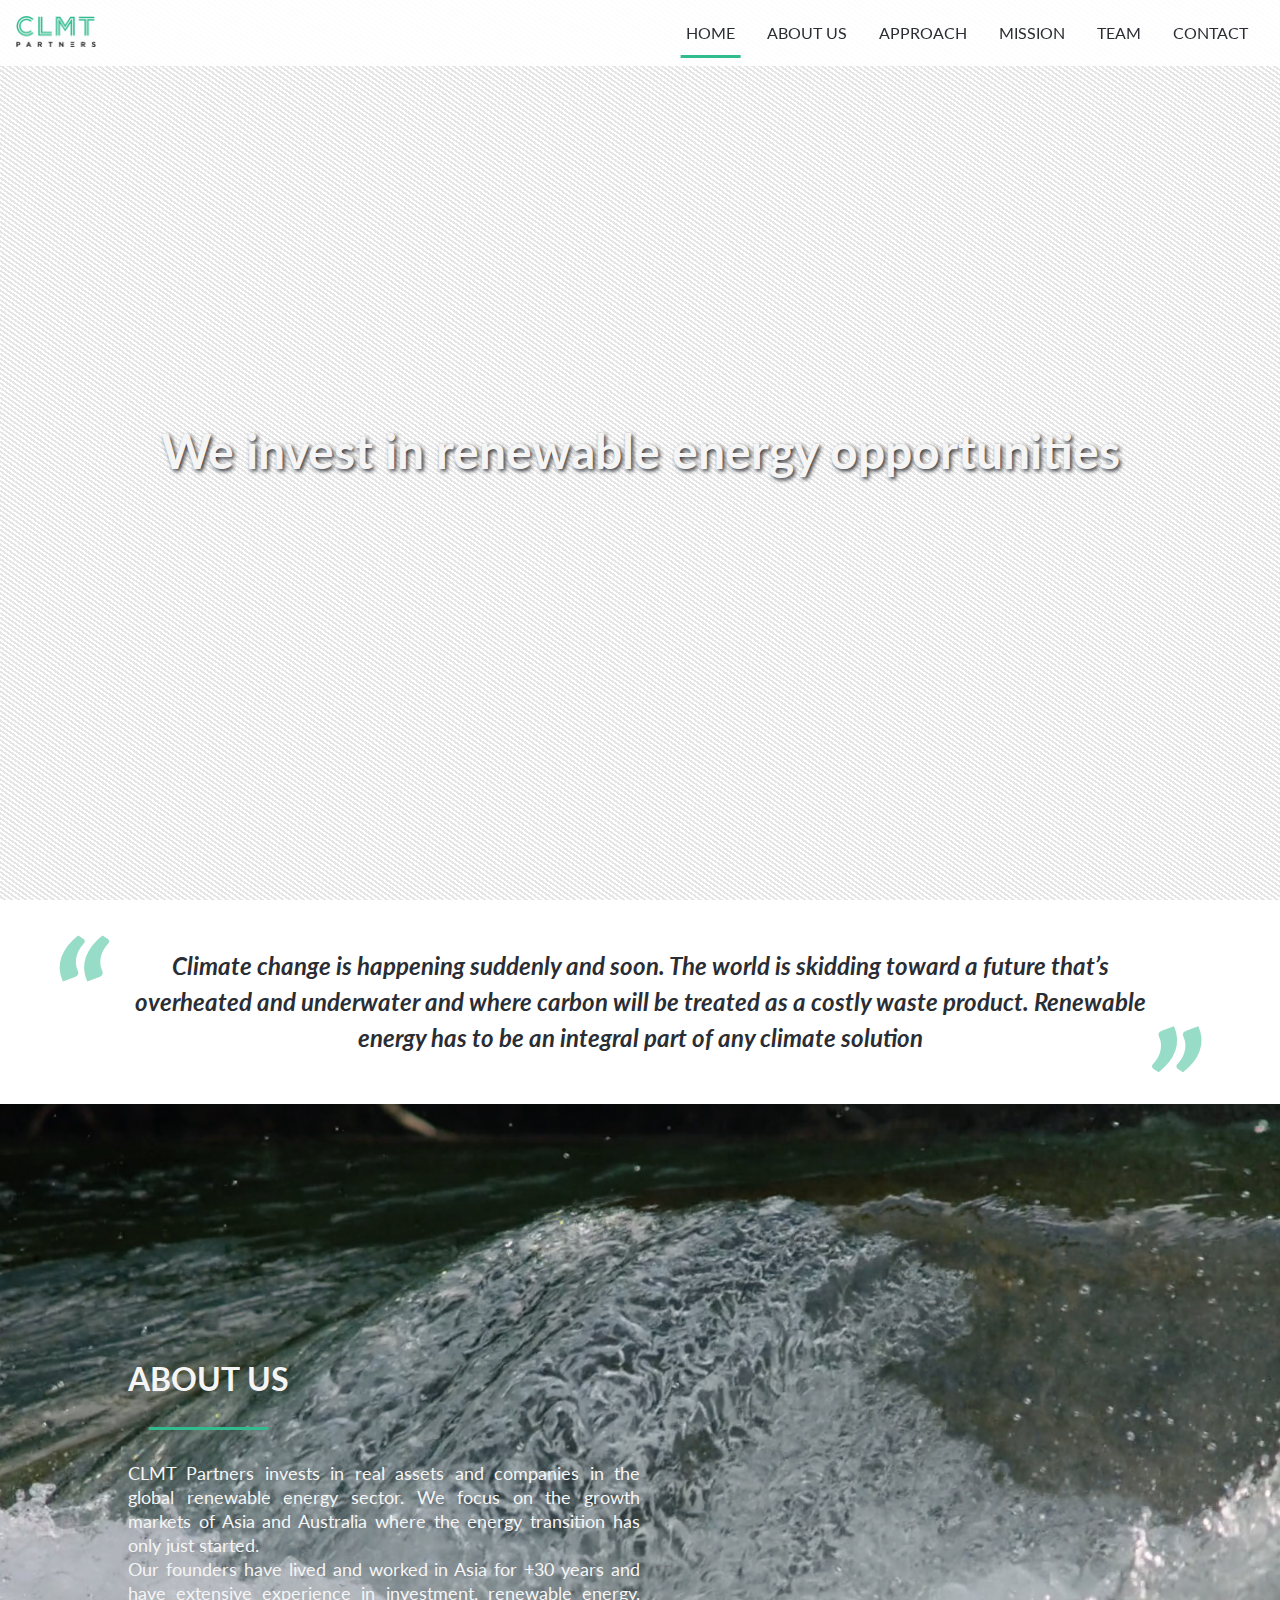
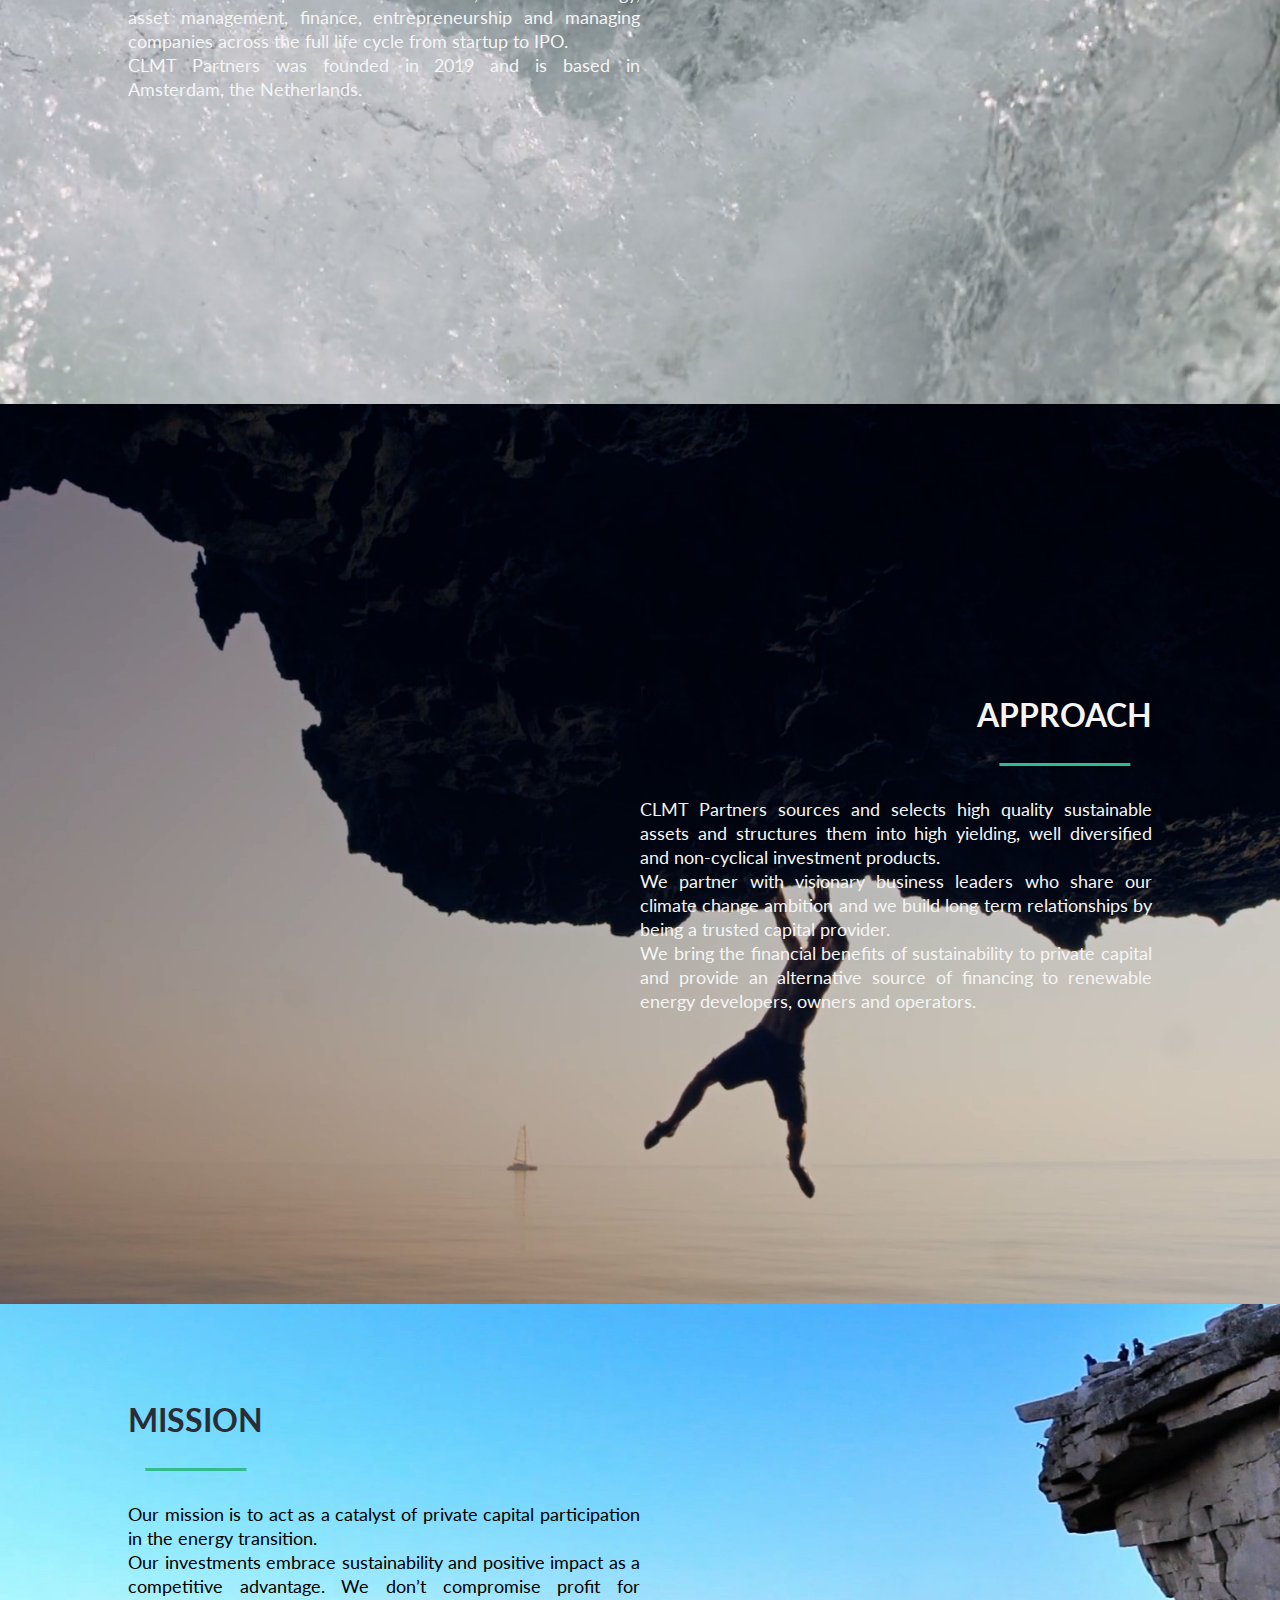
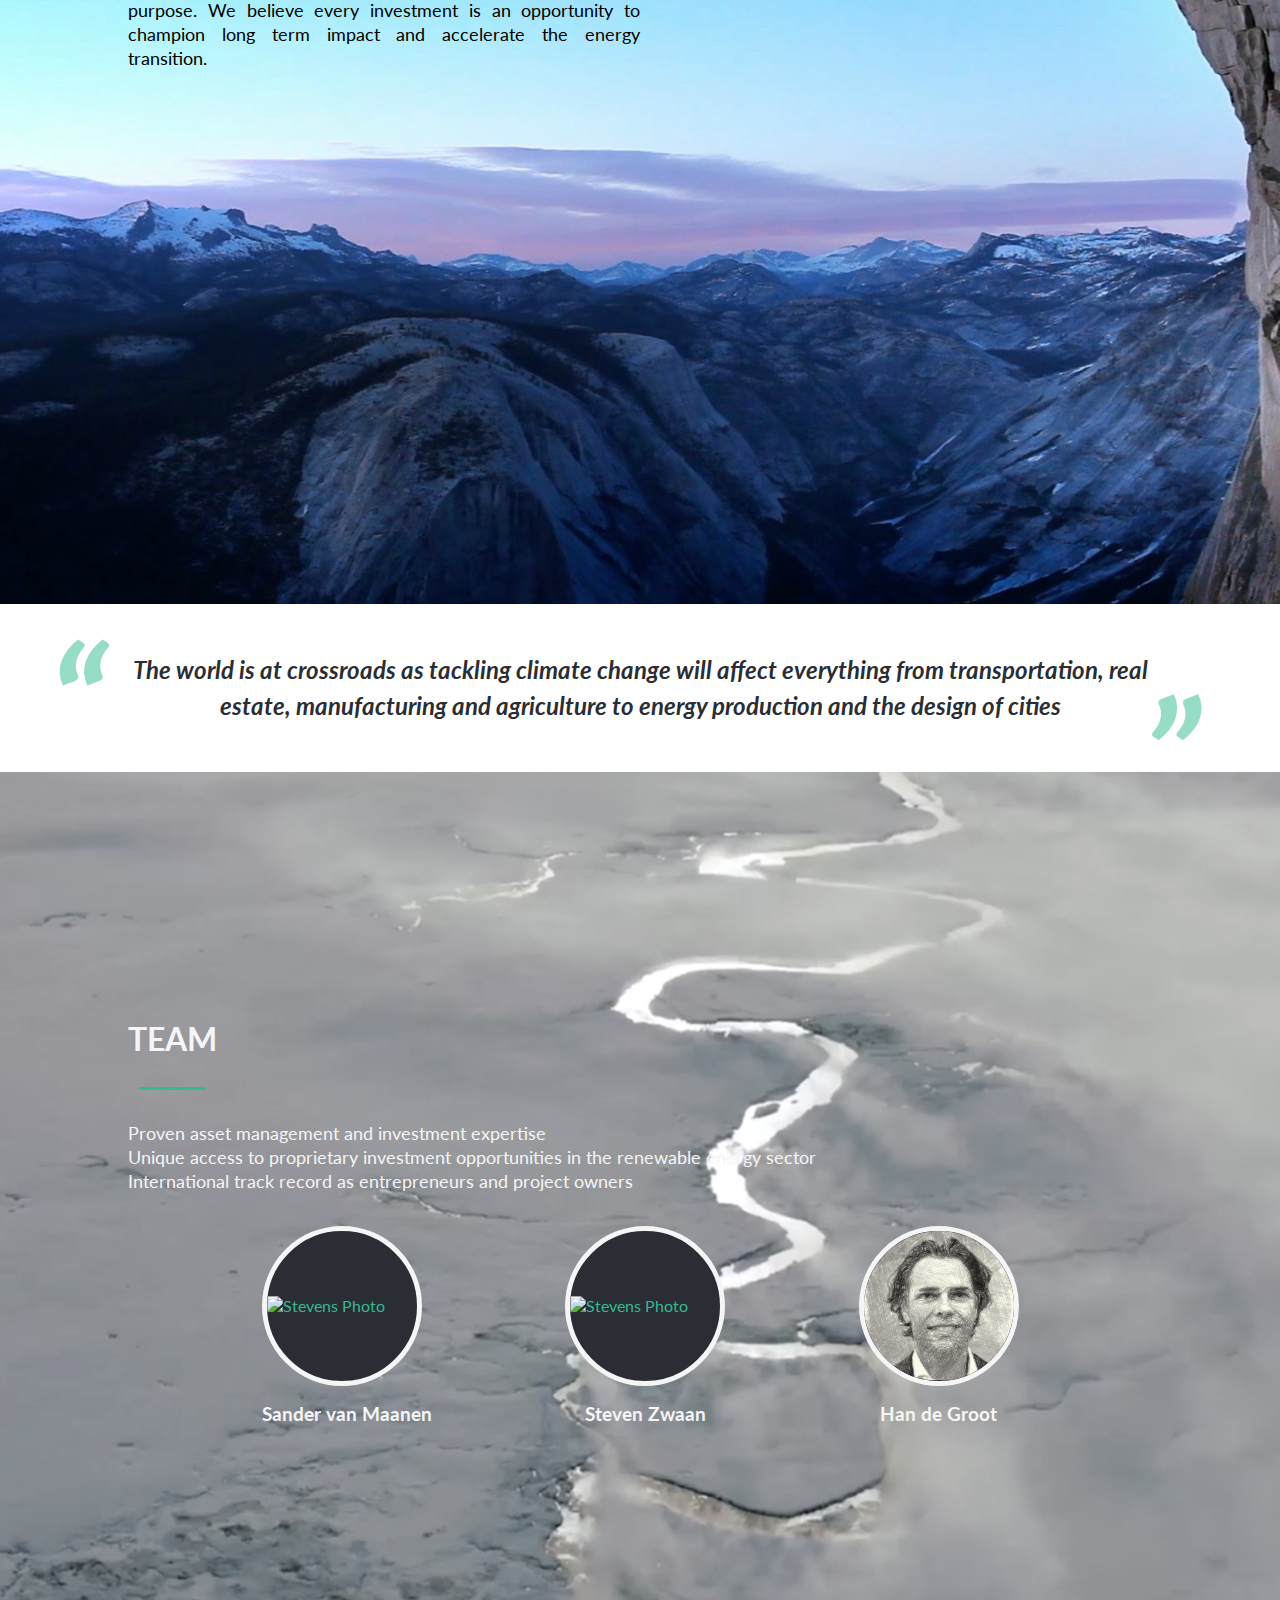
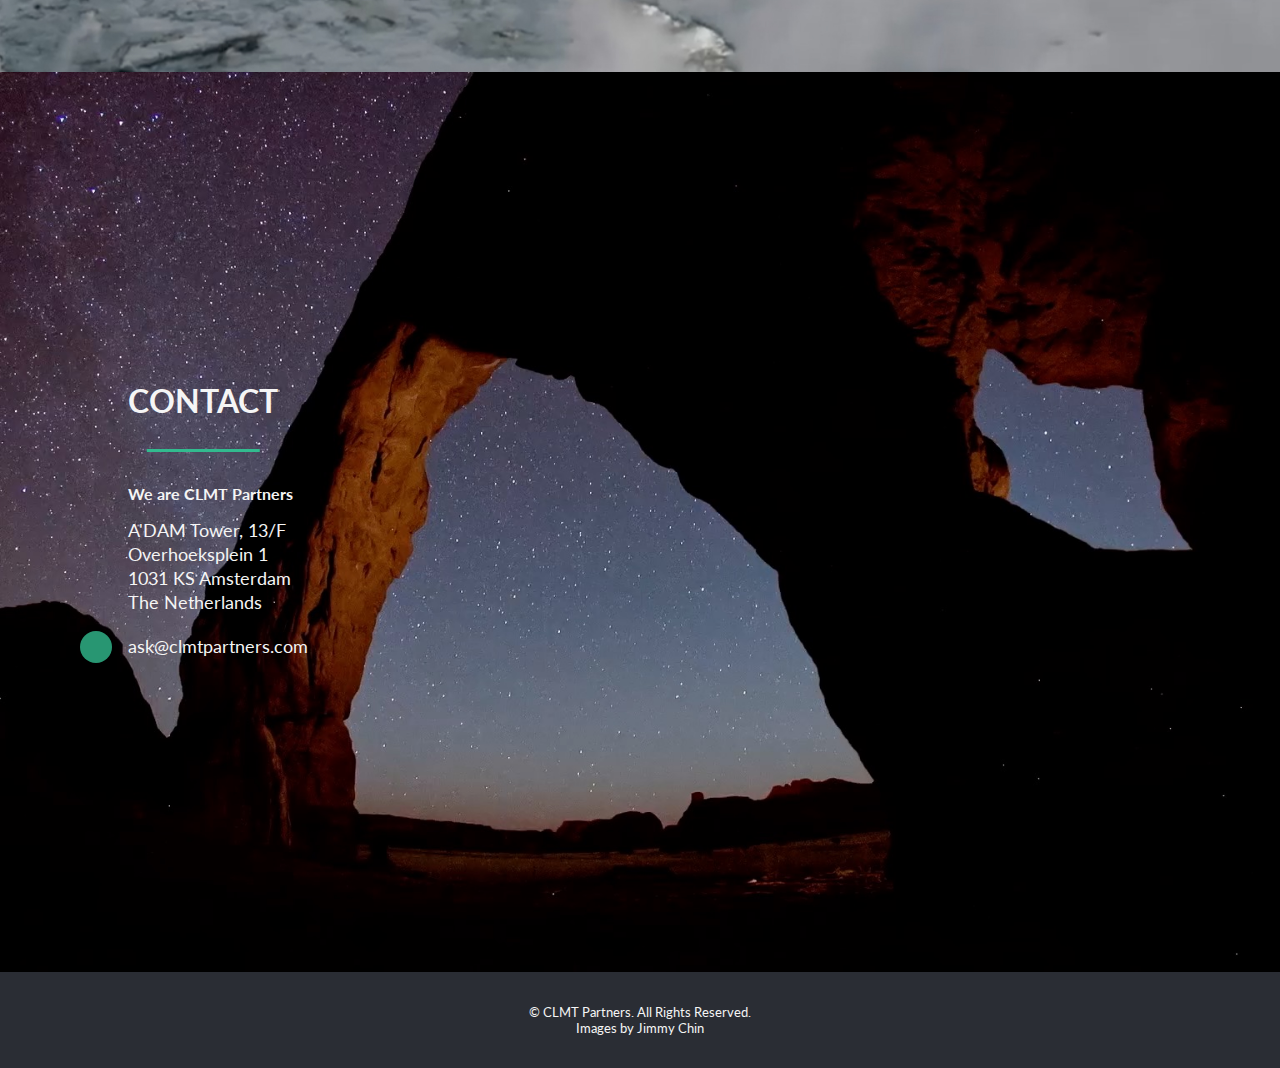
==== index.html @ 646f419e "text adjustments" ====
<!DOCTYPE html>
<html lang="en">
  <head>
    <meta charset="UTF-8" />
    <meta name="viewport" content="width=device-width, initial-scale=1.0" />
    <script
      src="https://kit.fontawesome.com/1a6f0dea63.js"
      crossorigin="anonymous"
    ></script>
    <link
      href="https://fonts.googleapis.com/css2?family=Lato:ital,wght@0,400;0,700;1,400&display=swap"
      rel="stylesheet"
    />
    <link rel="icon" type="image/png" sizes="16x16" href="favicon-16x16.png" />
    <link rel="icon" type="image/png" sizes="32x32" href="favicon-32x32.png" />
    <link rel="icon" type="image/png" sizes="96x96" href="favicon-96x96.png" />
    <link rel="stylesheet" href="styles.css" />
    <title>CLMT Partners</title>
  </head>
  <body>
    <header>
      <nav id="navigation">
        <div class="navigation-logo">
          <img src="images/logo.png" alt="CLMT Partners" />
        </div>
        <i
          class="fas fa-bars mobile-menu-icon mobile-menu-icon--bars"
          onclick="showMobileMenu()"
        ></i>
        <i
          class="far fa-times-circle mobile-menu-icon mobile-menu-icon--close"
          onclick="closeMobileMenu()"
        ></i>
        <ul class="navigation-menu">
          <li
            data-link="home"
            onclick="closeMobileMenu()"
            class="navigation-link navigation-link--active"
          >
            <a href="#home">Home</a>
          </li>
          <li
            data-link="about"
            onclick="closeMobileMenu()"
            class="navigation-link"
          >
            <a href="#about">About us</a>
          </li>
          <li
            data-link="approach"
            onclick="closeMobileMenu()"
            class="navigation-link"
          >
            <a href="#approach">Approach</a>
          </li>
          <li
            data-link="mission"
            onclick="closeMobileMenu()"
            class="navigation-link"
          >
            <a href="#mission">Mission</a>
          </li>
          <li
            data-link="team"
            onclick="closeMobileMenu()"
            class="navigation-link"
          >
            <a href="#team">Team</a>
          </li>
          <li
            data-link="contact"
            onclick="closeMobileMenu()"
            class="navigation-link"
          >
            <a href="#contact">Contact</a>
          </li>
        </ul>
      </nav>
    </header>
    <section class="modal">
      <div class="modal-content"></div>
    </section>
    <div class="video">
      <div class="video-wrapper video-wrapper--home">
        <video
          class="video-background video-background--home"
          autoplay
          playsinline
          muted
          loop
        >
          <source
            class="video-source--home"
            src="images/home-mobile.mp4"
            type="video/mp4"
          />
          Your browser is not supported!
        </video>
      </div>
      <section id="home" class="section section--home">
        <h1>
          We invest in renewable energy opportunities
        </h1>
      </section>
    </div>
    <p class="content quote">
      Climate change is happening suddenly and soon. The world is skidding
      toward a future that’s overheated and underwater and where carbon will be
      treated as a costly waste product. Renewable energy has to be an integral
      part of any climate solution
    </p>
    <section id="about" class="section section--about">
      <div class="content">
        <h3>About us</h3>
        <p>
          CLMT Partners invests in real assets and companies in the global
          renewable energy sector. We focus on the growth markets of Asia and
          Australia where the energy transition has only just started.
          <br />
          Our founders have lived and worked in Asia for +30 years and have
          extensive experience in investment, renewable energy, asset management, finance,
          entrepreneurship and managing companies across the full life cycle
          from startup to IPO.
          <br />
          CLMT Partners was founded in 2019 and is based in Amsterdam, the
          Netherlands.
        </p>
      </div>
    </section>
    <section id="approach" class="section section--approach">
      <div class="content">
        <h3>Approach</h3>
        <p>
          CLMT Partners sources and selects high quality sustainable assets and
          structures them into high yielding, well diversified and non-cyclical
          investment products.
          <br />
          We partner with visionary business leaders who share our climate
          change ambition and we build long term relationships by being a
          trusted capital provider.
          <br />
          We bring the financial benefits of sustainability to private capital
          and provide an alternative source of financing to renewable energy
          developers, owners and operators.
        </p>
      </div>
    </section>
    <section id="mission" class="section section--mission">
      <div class="content">
        <h3>Mission</h3>
        <p>
          Our mission is to act as a catalyst of private capital participation
          in the energy transition.
          <br />
          Our investments embrace sustainability and positive impact as a
          competitive advantage. We don’t compromise profit for purpose. We
          believe every investment is an opportunity to champion long term
          impact and accelerate the energy transition.
        </p>
      </div>
    </section>
    <div class="content quote">
      The world is at crossroads as tackling climate change will affect
      everything from transportation, real estate, manufacturing and agriculture
      to energy production and the design of cities
    </div>
      <section id="team" class="section section--team">
        <div class="content">
          <h3>Team</h3>
          <p>
            Proven asset management and investment expertise
            <br />
            Unique access to proprietary investment opportunities in the
            renewable energy sector
            <br />
            International track record as entrepreneurs and project owners
          </p>
          <div class="team-list">
            <div class="team-card">
              <div class="team-avatar" onclick="handleShow('sander')">
                <img
                  class="team-photo"
                  src="images/Sander_small.jpg"
                  alt="Stevens Photo"
                />
                <div class="team-more"><span>Read more</span></div>
              </div>
              <p>Sander van Maanen</p>
            </div>
            <div class="team-card">
              <div class="team-avatar" onclick="handleShow('steven')">
                <img
                  class="team-photo"
                  src="images/Steven_small.jpg"
                  alt="Stevens Photo"
                />
                <div class="team-more"><span>Read more</span></div>
              </div>
              <p>Steven Zwaan</p>
            </div>
            <div class="team-card">
              <div class="team-avatar" onclick="handleShow('han')">
                <img
                  class="team-photo"
                  src="images/Han_small.JPG"
                  alt="Stevens Photo"
                />
                <div class="team-more"><span>Read more</span></div>
              </div>
              <p>Han de Groot</p>
            </div>
          </div>
        </div>
      </section>
    </div>
    <section id="contact" class="section section--contact">
      <div class="content">
        <h3>Contact</h3>
        <h4>We are CLMT Partners</h4>
        <p>
          A'DAM Tower, 13/F<br />
          Overhoeksplein 1<br />
          1031 KS Amsterdam <br />
          The Netherlands <br />
          <a href="mailto:ask@clmtpartners.com"
            ><i class="fas fa-envelope icon"></i
            ><span>ask@clmtpartners.com</span></a
          >
        </p>
      </div>
    </section>
    <footer>
      © CLMT Partners. All Rights Reserved.
      <br />
      Images by Jimmy Chin
    </footer>
    <script src="script.js"></script>
  </body>
</html>
---- styles.css ----
/* GENERAL */

* {
  margin: 0;
  padding: 0;
  box-sizing: border-box;
  font-family: "Lato", sans-serif;
}

.section {
  display: flex;
  flex-direction: column;
  justify-content: center;
  padding: 3rem 0;
  overflow: hidden;
  height: 100vh;
  background-repeat: no-repeat;
  background-size: cover;
  background-position: center;
}

.content {
  max-width: 1440px;
  width: 80%;
  margin: 0 auto;
  display: flex;
  flex-direction: column;
  justify-content: center;
}
br {
  display: block;
  content: "";
  margin-bottom: 1rem;
}
ul {
  list-style: none;
}

p,
li {
  line-height: 1.5rem;
}

p {
  text-align: justify;
  font-size: 1.1rem;
}

h3 {
  font-weight: bold;
  font-size: 2rem;
  color: #f5f5f5;
  margin-bottom: 4rem;
  text-transform: uppercase;
  display: inline-block;
  width: max-content;
  position: relative;
}

h3::after {
  bottom: -2rem;
  left: 50%;
  content: "";
  display: block;
  background-color: #32bb8f;
  width: 75%;
  height: 3px;
  position: absolute;
  transform: translateX(-50%) scaleX(1);
}

h4 {
  padding-bottom: 1rem;
}

.icon {
  border-radius: 100%;
  background-color: #32bb8f;
  width: 2rem;
  height: 2rem;
  display: flex;
  justify-content: center;
  align-items: center;
  text-decoration: none;
  color: #f5f5f5;
  margin-right: 1rem;
  opacity: 0.8;
  transition: all 0.2s;
}

.icon:hover {
  opacity: 1;
}

.mobile-menu-icon {
  display: none;
}

/* QUOTE  */

.quote {
  position: relative;
  color: #2a2d34;
  text-align: center;
  line-height: 2.25rem;
  font-size: 1.5rem;
  font-style: italic;
  font-weight: 700;
  padding: 1rem 0;
  margin: 2rem auto;
  z-index: 1;
}

.quote::before,
.quote::after {
  position: absolute;
  display: block;
  color: #32bb8f;
  opacity: 0.5;
  z-index: -1;
  font-size: 10rem;
  text-align: left;
}

.quote::before {
  content: "“";
  top: 3rem;
  left: -5rem;
}

.quote::after {
  content: "”";
  bottom: -2rem;
  right: -3rem;
}

/* VIDEO  */

.video {
  position: relative;
}

.video-wrapper {
  position: relative;
  z-index: 1;
  width: 100vw;
  max-height: 100vh;
  overflow: hidden;
  padding: 0;
}
.video-background {
  min-width: 100vw;
  min-height: 100vh;
}
.video-wrapper::after {
  position: absolute;
  width: 100vw;
  content: "";
  height: 100%;
  display: block;
  top: 0;
  left: 0;
  z-index: 9;
}

/* MODAL */

.modal {
  display: none;
  position: fixed;
  width: 100vw;
  height: 100vh;
  background: rgba(0, 0, 0, 0.8);
  z-index: 100;
  justify-content: center;
  align-items: center;
  animation: fadeIn 0.2s linear 0s 1;
}
.modal-visible {
  display: flex;
}

.modal-content {
  position: relative;
  width: 60%;
  max-width: 800px;
  background-color: #f5f5f5;
  min-height: 70vh;
  padding: 3rem;
  padding-top: 6rem;
  border-radius: 0.5rem;
}

.person-description {
  display: flex;
  margin: 1rem;
  flex-direction: row;
}

.person-info {
  width: 100%;
  margin-right: 2rem;
}

.person-info p {
  margin-bottom: 1rem;
}
.person-photo {
  width: 100%;
  border-radius: 0.5rem;
  margin-bottom: 1rem;
}

.person-bio li {
  padding-bottom: 1rem;
}
.btn--close {
  position: absolute;
  right: 1.5rem;
  top: 1.5rem;
  font-size: 1.5rem;
  color: #32bb8f;
  opacity: 0.8;
  transition: all 0.2s;
}

.btn--close:hover {
  opacity: 1;
}

.icon--close {
  cursor: pointer;
}

.links-block {
  display: flex;
  flex-direction: row;
  margin-bottom: 1rem;
}

/* HEADER */

header {
  width: 100%;
  position: fixed;
  background-color: rgba(255, 255, 255, 0.9);
  z-index: 99;
  padding: 1rem;
}

#navigation {
  display: flex;
  flex-direction: row;
  width: 100%;
  align-items: center;
}

.navigation-menu {
  display: flex;
  flex-direction: row;
}

.navigation-link a {
  color: #2a2d34;
  text-decoration: none;
  padding: 1rem;
  text-transform: uppercase;
  position: relative;
}

.navigation-link a:after {
  bottom: 0;
  left: 50%;
  content: "";
  display: block;
  background: #32bb8f;
  width: 75%;
  height: 3px;
  position: absolute;
  transition: transform 0.4s;
  transform: translateX(-50%) scaleX(0);
  transition: transform 0.4s, -webkit-transform 0.4s;
  -webkit-transition: -webkit-transform 0.4s;
  transition: -webkit-transform 0.4s;
}

.navigation-link a:hover::after,
.navigation-link--active a::after {
  transform: translateX(-50%) scaleX(1);
}

.navigation-logo {
  flex: 1;
}

.navigation-logo img {
  width: 5rem;
}

/* HOME  */

.video-wrapper--home::after {
  background-image: repeating-linear-gradient(
    to right top,
    rgba(255, 255, 255, 0.1) 0px,
    rgba(255, 255, 255, 0.1) 2px,
    rgba(0, 0, 0, 0.1) 2px,
    rgba(0, 0, 0, 0.1) 4px
  );
}

.section--home {
  position: absolute;
  top: 0;
  left: 0;
  width: 100%;
  height: 100%;
  padding: 0;
  z-index: 10;
}

.section--home h1 {
  text-align: center;
  color: #f5f5f5;
  font-size: 3rem;
  text-shadow: 2px 2px 4px #2a2d34;
  padding: 0 3rem;
}

/* ABOUT */

.section--about {
  background-image: url(/images/about.jpg);
}

.section--about p {
  color: #f5f5f5;
  width: 50%;
  margin-bottom: 3rem;
}

/* APPROACH  */

.section--approach {
  background-image: url(/images/approach.jpg);
  padding: 6rem 0;
}
.section--approach p {
  color: #f5f5f5;
  width: 50%;
  margin-left: auto;
}

.section--approach h3 {
  margin-left: auto;
}

/* MISSION  */

.section--mission {
  background-image: url(/images/mission.jpg);
  justify-content: flex-start;
  padding-top: 6rem;
}

.section--mission h3 {
  color: #2a2d34;
}

.section--mission p {
  width: 50%;
  margin: 0;
}

/* TEAM  */

.section--team {
  background-image: url(/images/team.jpg);
  color: #f5f5f5;
}

.team-list {
  margin-top: 2rem;
  display: flex;
  flex-direction: row;
  justify-content: space-evenly;
}

.team-card p {
  text-align: center;
  font-weight: 700;
  margin-top: 1rem;
  font-size: 1.2rem;
}

.team-avatar {
  position: relative;
  width: 10rem;
  height: 10rem;
  border-radius: 100%;
  background: #2a2d34;
  border: 5px solid #f5f5f5;
  display: flex;
  justify-content: center;
  align-items: center;
  overflow: hidden;
  color: #32bb8f;
  cursor: pointer;
}

.team-more {
  display: flex;
  opacity: 0;
  color: #f5f5f5;
  justify-content: center;
  align-items: flex-end;
  width: 100%;
  height: 100%;
  position: absolute;
  top: 0;
  left: 0;
  transition: all 0.2s;
}

.team-more span {
  padding: 0.5rem 1rem;
  background-color: #32bb8f;
  margin-bottom: 2rem;
  border-radius: 5px;
}

.team-avatar:hover .team-more {
  opacity: 1;
  background-color: rgba(0, 0, 0, 0.3);
}

.team-photo {
  width: 100%;
}
.team-avatar i {
  font-size: 9rem;
}

/* CONTACT  */

.section--contact {
  color: #f5f5f5;
  background-image: url(/images/contact.jpg);
}

.section--contact p br,
footer br {
  margin-bottom: 0;
}

.section--contact a {
  margin-left: -3rem;
  margin-top: 1rem;
  display: flex;
  flex-direction: row;
  align-items: center;
  color: #f5f5f5;
  text-decoration: none;
}

.section--contact a span {
  transition: all 0.3s;
}
.section--contact a span:hover {
  color: #32bb8f;
}

/* FOOTER  */

footer {
  background: #2a2d34;
  color: #f5f5f5;
  font-size: 0.8rem;
  text-align: center;
  padding: 2rem;
}

/* ANIMATIONS  */

@keyframes fadeIn {
  0% {
    opacity: 0;
  }
  100% {
    opacity: 1;
  }
}

@keyframes mobileMenuShow {
  0% {
    clip-path: circle(1% at 100% 0);
  }
  100% {
    clip-path: circle(100% at 50% 50%);
  }
}
@media only screen and (max-width: 850px) {
  html {
    font-size: 14px;
  }
  .modal-content {
    width: 80%;
  }
  .navigation-link a {
    font-size: 1rem;
    padding: 0.5rem;
    padding-bottom: 1rem;
  }
  .section--mission p,
  .section--approach p,
  .section--about p {
    width: 75%;
  }
}

@media only screen and (max-width: 640px) {
  html {
    font-size: 13px;
  }
  .quote {
    font-size: 1.2rem;
    line-height: 1.8rem;
    margin: 1rem auto;
  }

  .quote::before,
  .quote::after {
    font-size: 6rem;
  }

  .quote::before {
    top: 3rem;
    left: -2rem;
  }

  .quote::after {
    bottom: 0;
    right: -1rem;
  }

  .modal-content {
    width: 90%;
    max-height: 90vh;
    min-height: 90vh;
    overflow: scroll;
    padding-top: 3rem;
  }

  .person-description {
    margin: 0;
    flex-direction: column;
  }

  .person-info {
    margin-right: 0;
  }

  .btn--close {
    top: 1rem;
    right: 1.5rem;
  }

  /* MOBILE MENU  */

  .mobile-menu-icon {
    color: #32bb8f;
    font-size: 2rem;
    z-index: 10;
  }

  .mobile-menu-icon--bars {
    display: block;
  }

  .mobile-menu {
    width: 100vw;
    height: 100vh;
  }

  .navigation-link a {
    display: inline-block;
    font-size: 1.5rem;
    line-height: 2.25rem;
  }
  .navigation-link a:after {
    display: none;
  }

  .navigation-menu {
    overflow: hidden;
    width: 0;
    height: 0;
  }

  .navigation-menu--mobile {
    overflow: hidden;
    position: absolute;
    top: 0;
    left: 0;
    width: 100vw;
    height: 100vh;
    display: flex;
    flex-direction: column;
    justify-content: center;
    align-items: center;
    background: linear-gradient(to top left, #e8e8e8, #fff);
    animation: mobileMenuShow 0.3s linear 0s 1;
  }

  .navigation-link--active a {
    background-image: -webkit-gradient(
      linear,
      left top,
      right top,
      from(#7ed56f),
      to(#32bb8f)
    );
    background-image: linear-gradient(to right, #7ed56f, #32bb8f);
    -webkit-background-clip: text;
    color: transparent;
    letter-spacing: 0.2rem;
  }

  .section--home h1 {
    font-size: 2rem;
    padding: 0 1rem;
  }

  .section--about p,
  .section--approach p,
  .section--mission p {
    width: 100%;
  }
  .section--mission {
    background-image: url(/images/mission-mobile.jpg);
  }
  .team-list {
    flex-direction: column;
  }
  .team-card {
    display: flex;
    flex-direction: row;
    align-items: center;
    margin-bottom: 1rem;
  }
  .team-avatar {
    width: 5rem;
    height: 5rem;
    border: 2px solid #32bb8f;
    margin-right: 1rem;
  }

  .team-avatar i {
    font-size: 4rem;
  }

  .section--approach {
    padding: 0;
    background-image: url(/images/approach-mobile.jpg);
  }

  .section--contact {
    background-image: url(/images/contact-mobile.jpg);
  }

  .section--contact a {
    margin-left: 0;
  }

  .section--contact .icon {
    display: none;
  }
}
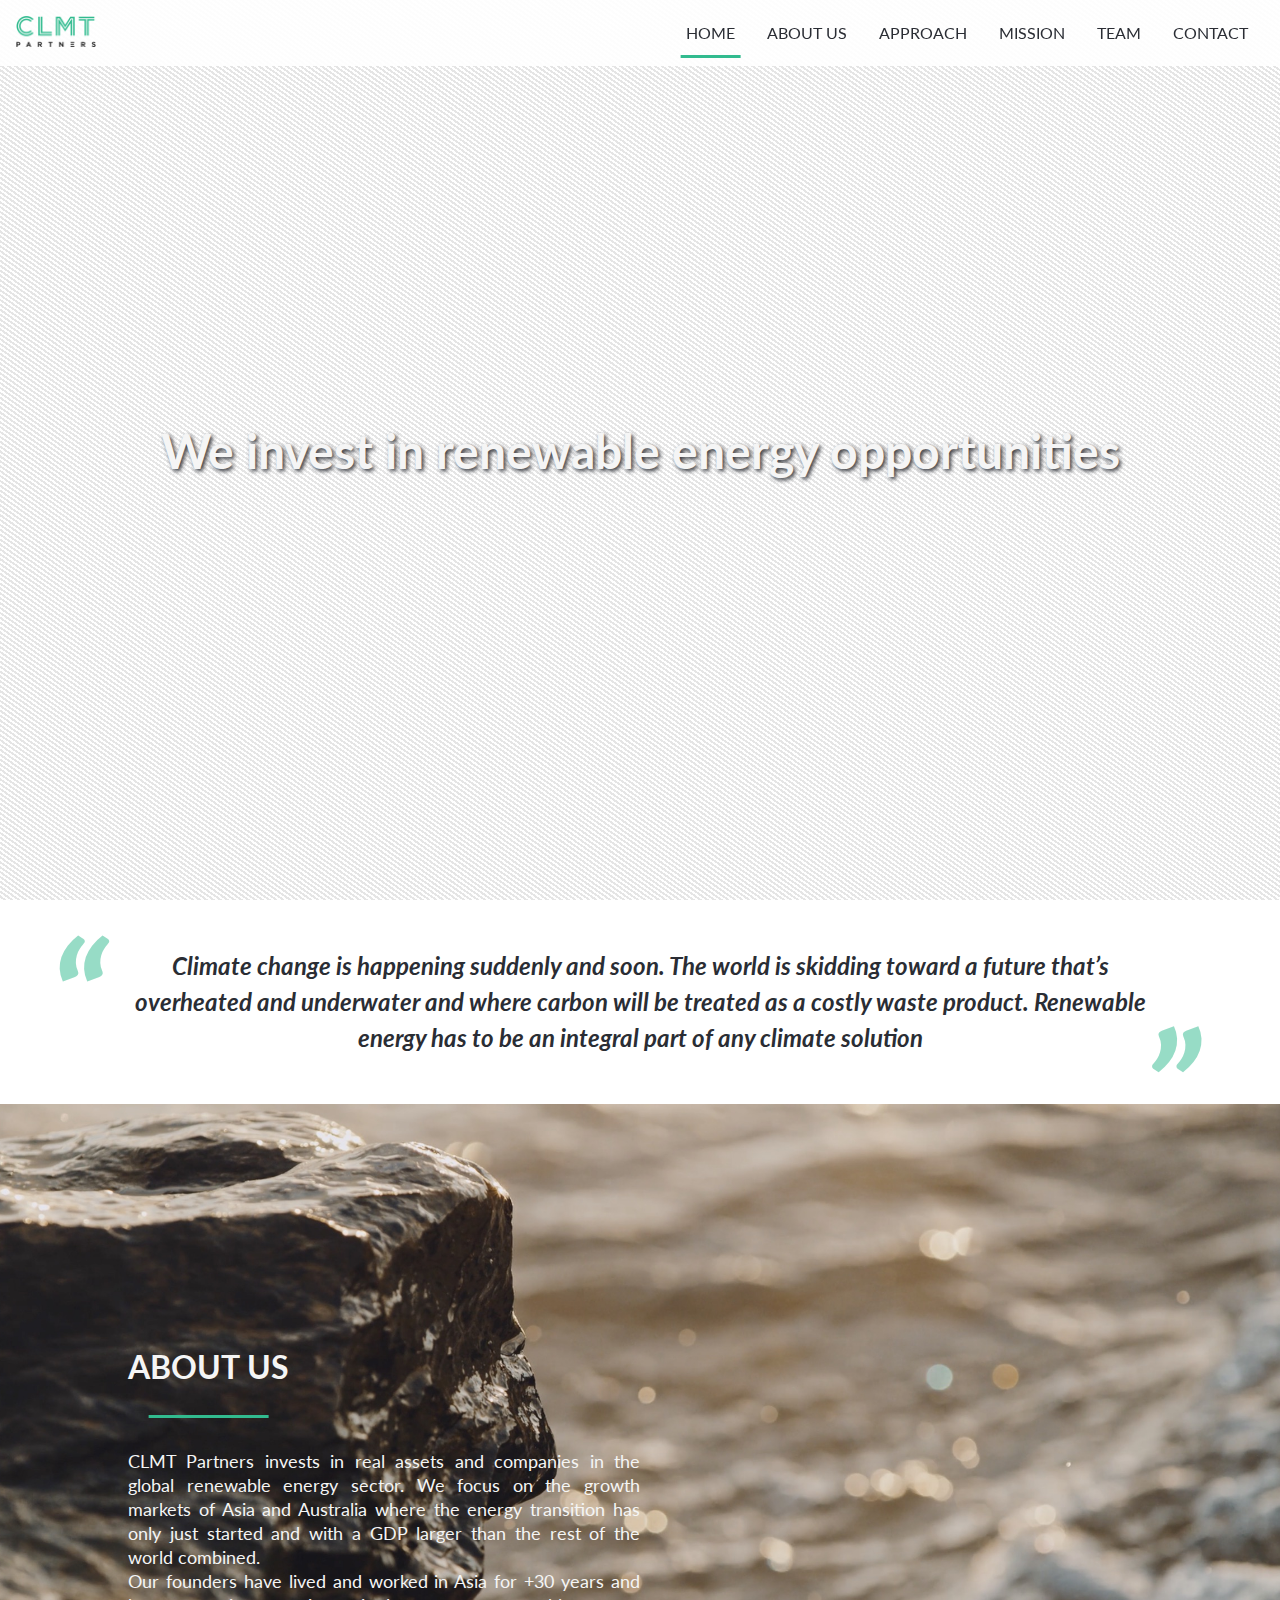
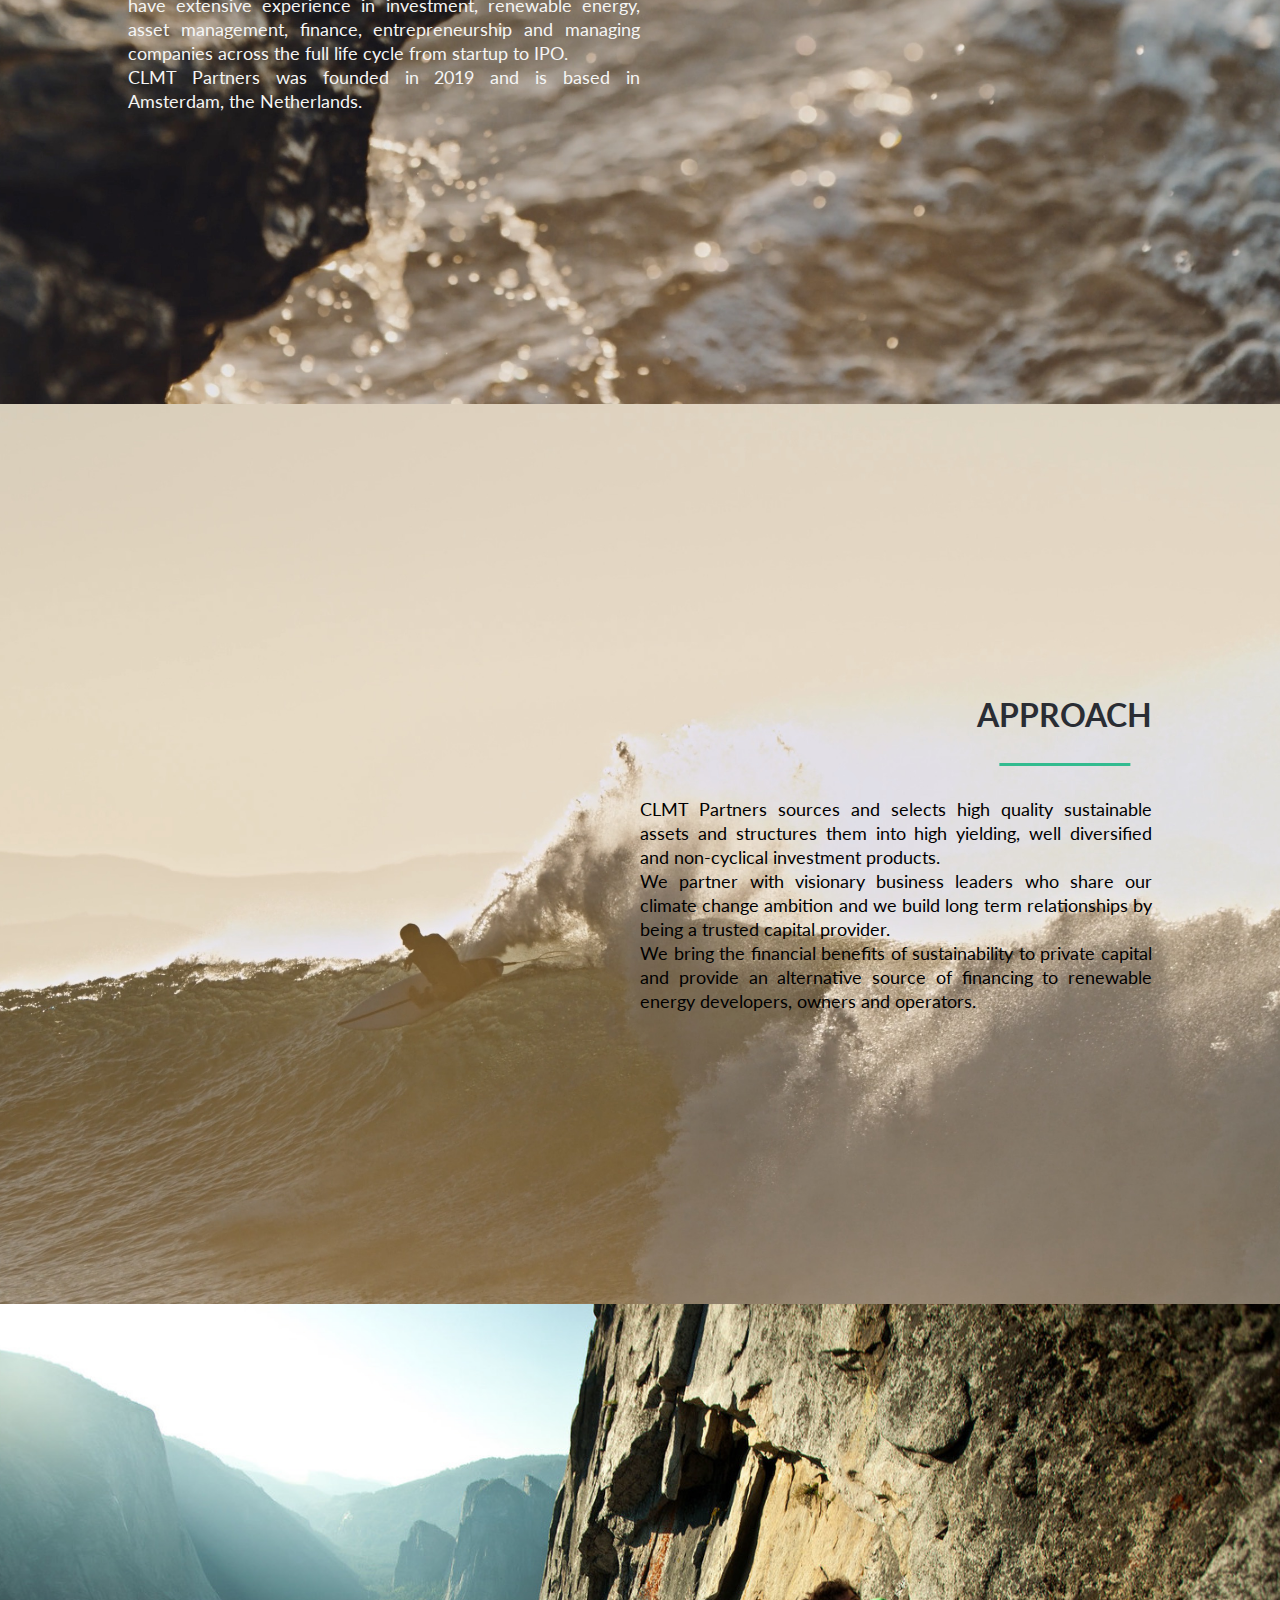
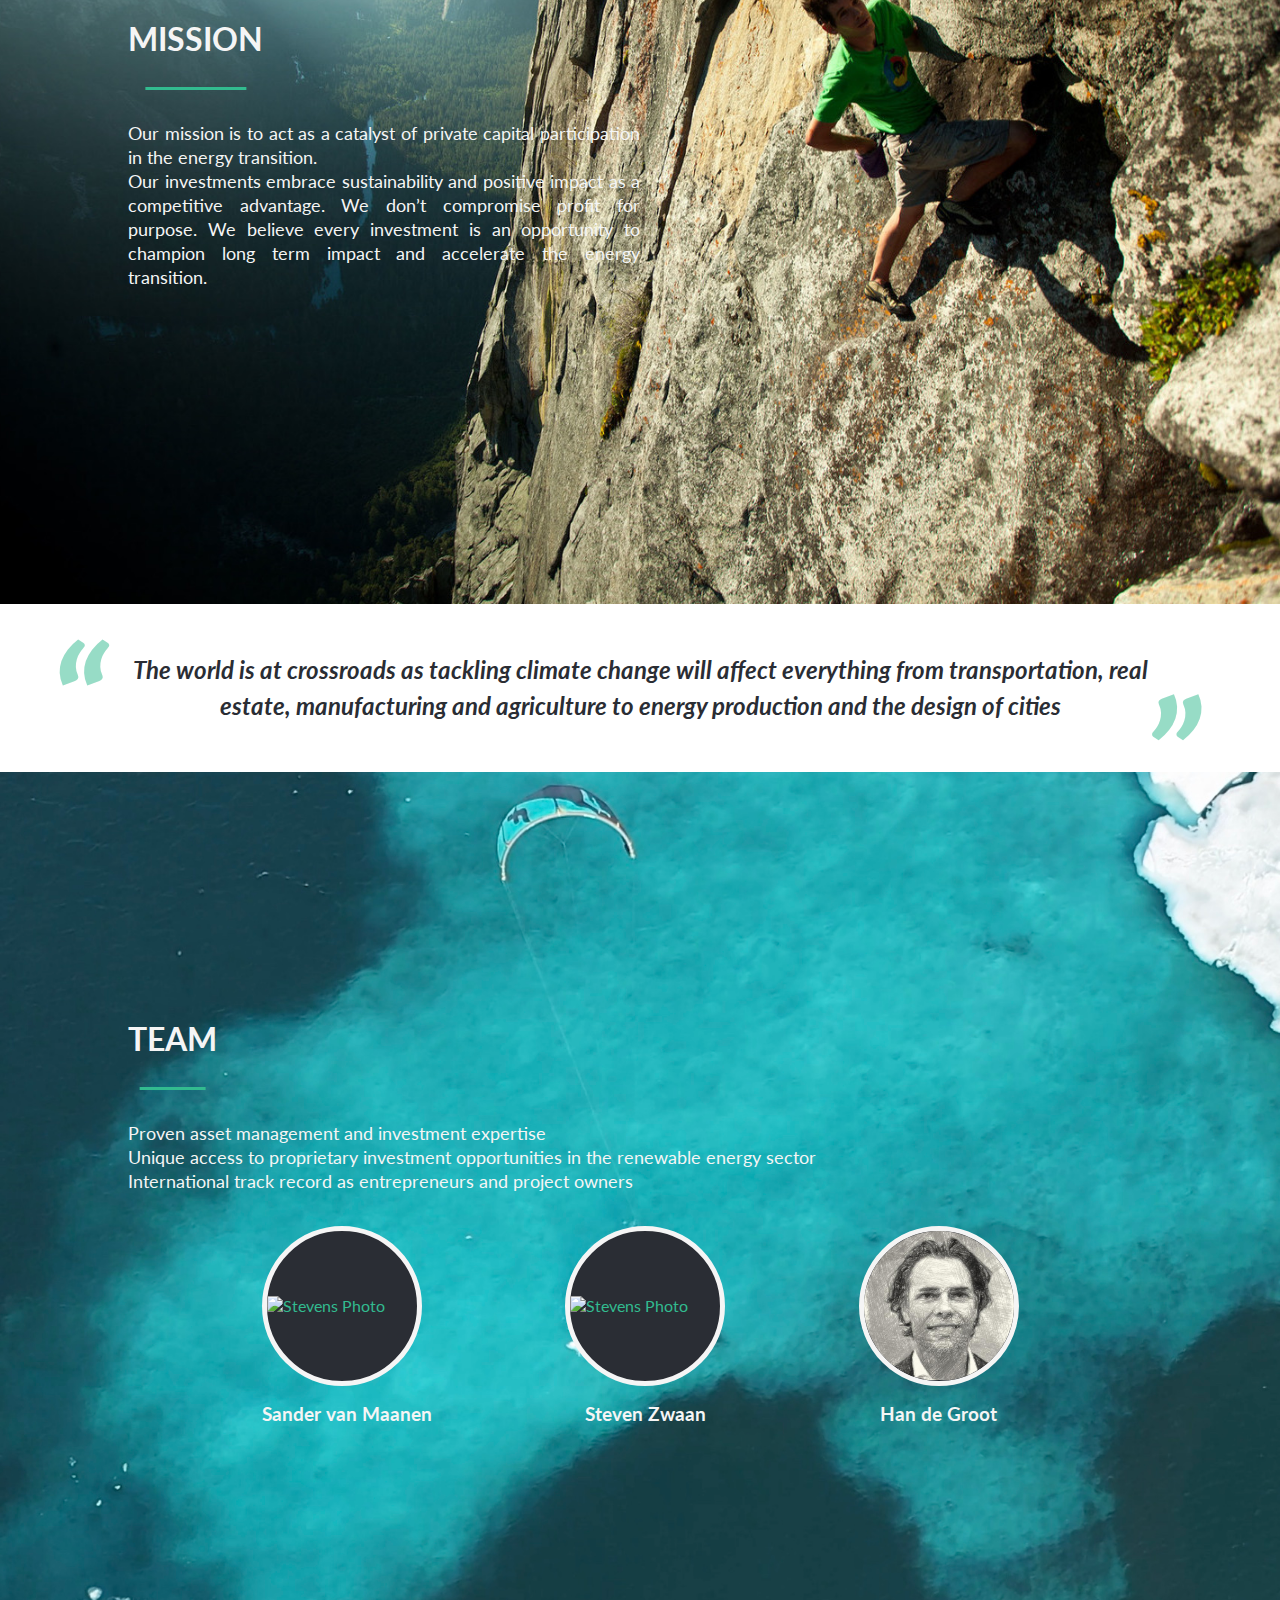
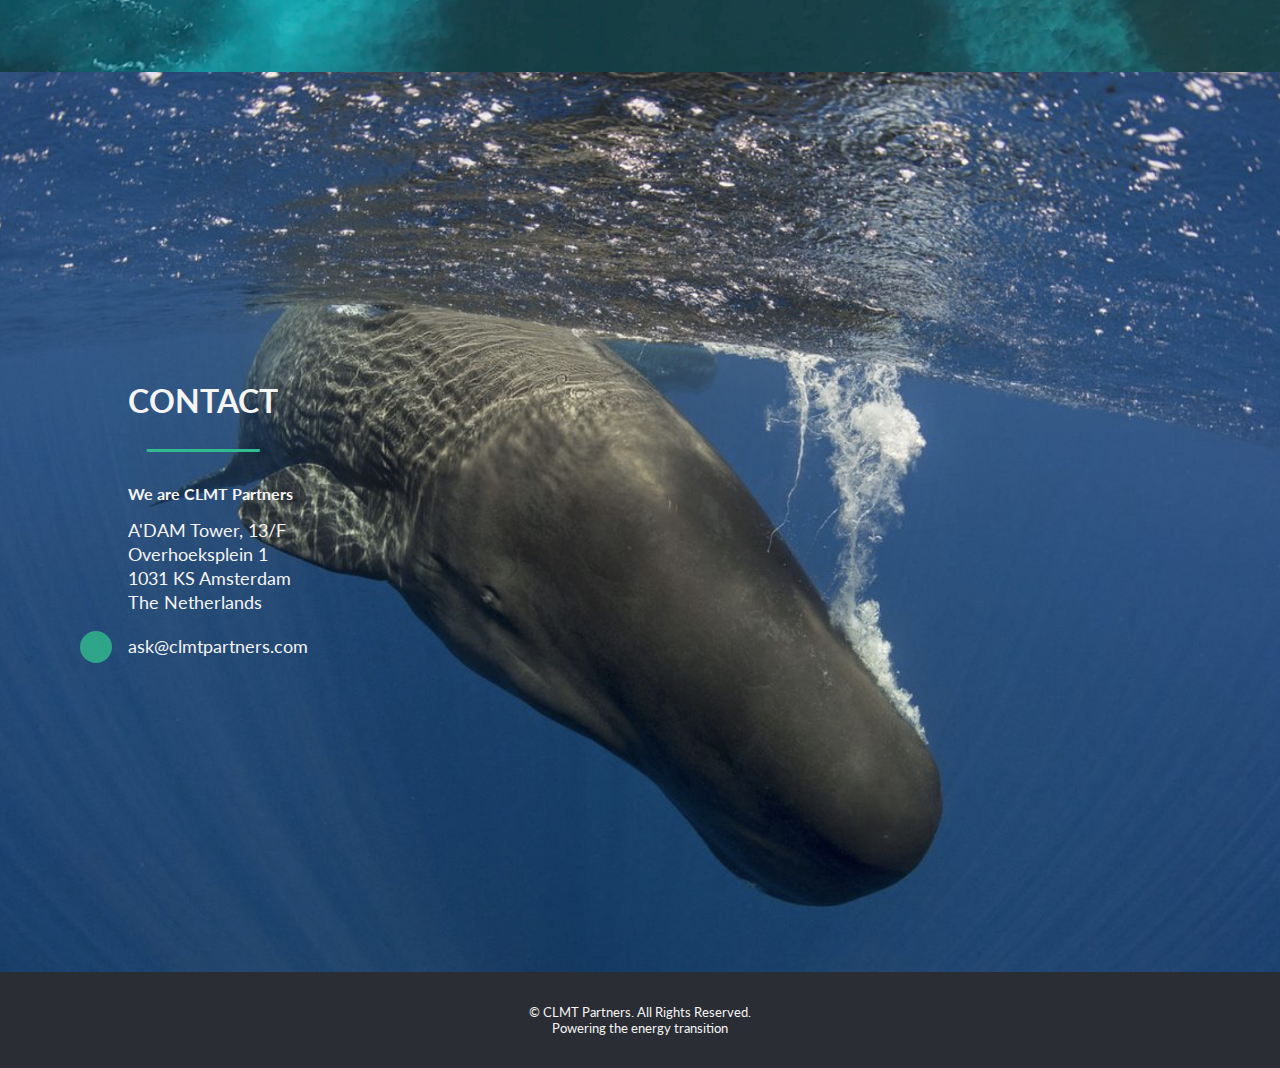
==== commit 0d063691: "changed video, image and text" ====
--- a/index.html
+++ b/index.html
@@ -115,7 +115,7 @@
         <p>
           CLMT Partners invests in real assets and companies in the global
           renewable energy sector. We focus on the growth markets of Asia and
-          Australia where the energy transition has only just started.
+          Australia where the energy transition has only just started and with a GDP larger than the rest of the world combined.
           <br />
           Our founders have lived and worked in Asia for +30 years and have
           extensive experience in investment, renewable energy, asset management, finance,
@@ -232,7 +232,7 @@
     <footer>
       © CLMT Partners. All Rights Reserved.
       <br />
-      Images by Jimmy Chin
+      Powering the energy transition
     </footer>
     <script src="script.js"></script>
   </body>
--- a/styles.css
+++ b/styles.css
@@ -346,28 +346,23 @@
   padding: 6rem 0;
 }
 .section--approach p {
-  color: #f5f5f5;
   width: 50%;
   margin-left: auto;
 }
 
 .section--approach h3 {
   margin-left: auto;
+  color: #2a2d34;
 }
 
 /* MISSION  */
 
 .section--mission {
   background-image: url(/images/mission.jpg);
-  justify-content: flex-start;
-  padding-top: 6rem;
-}
-
-.section--mission h3 {
-  color: #2a2d34;
 }
 
 .section--mission p {
+  color: #f5f5f5;
   width: 50%;
   margin: 0;
 }
@@ -376,9 +371,13 @@
 
 .section--team {
   background-image: url(/images/team.jpg);
-  color: #f5f5f5;
-}
-
+  background-position: 0 0;
+}
+.section--team p,
+.section--team h3 {
+  color: #f5f5f5;
+  /* color: #2a2d34; */
+}
 .team-list {
   margin-top: 2rem;
   display: flex;
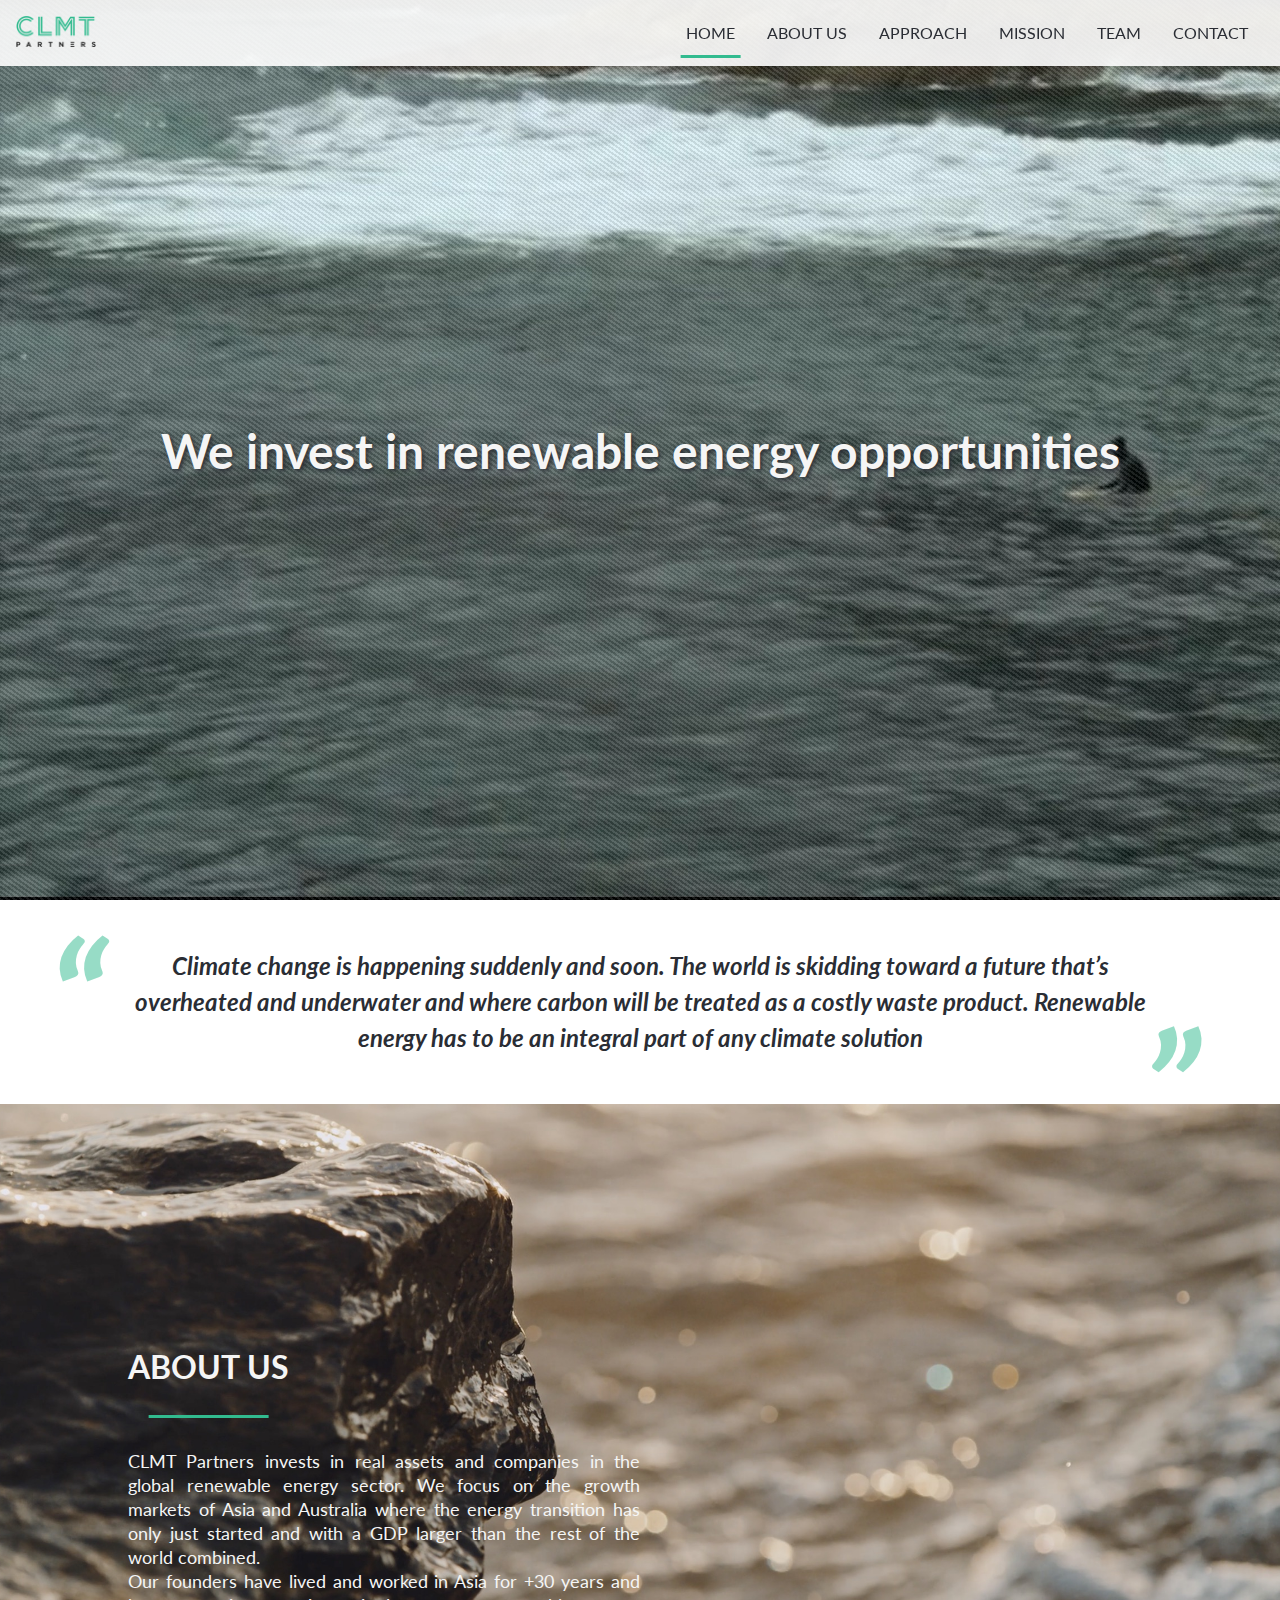
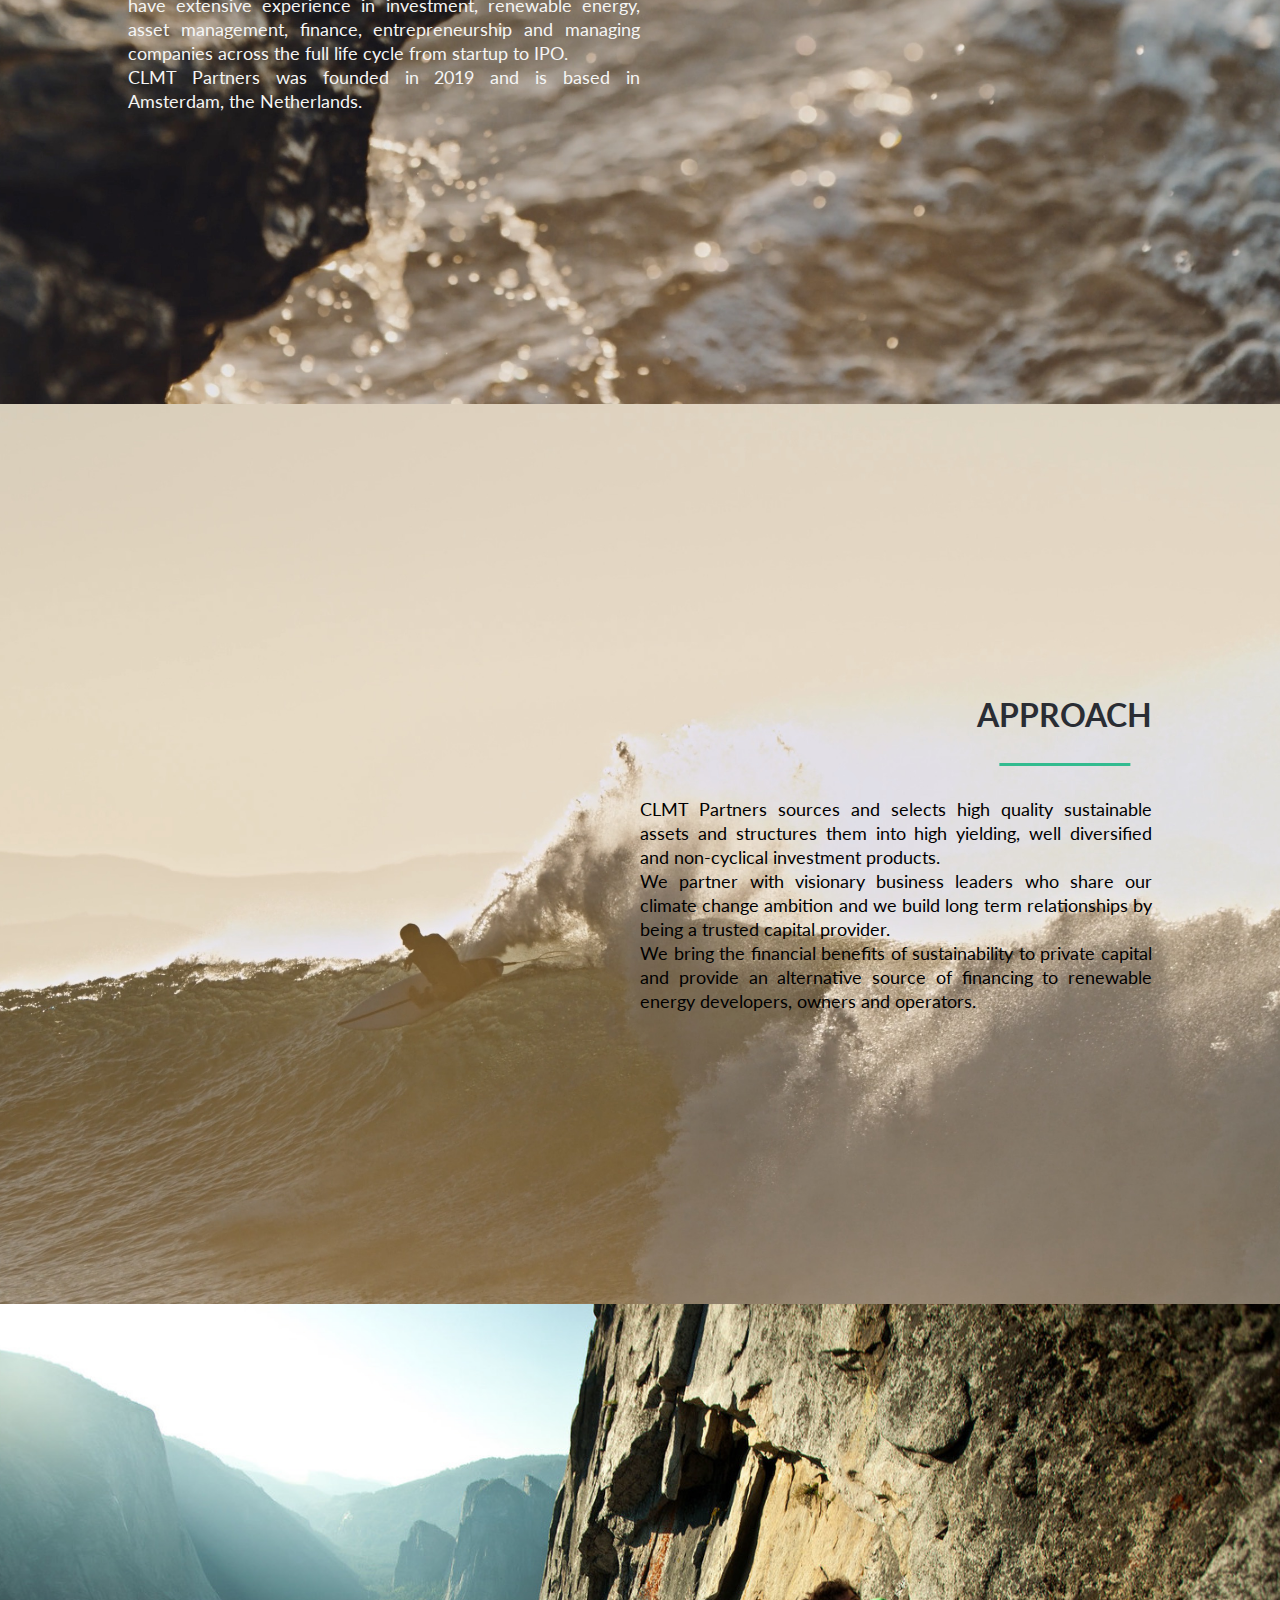
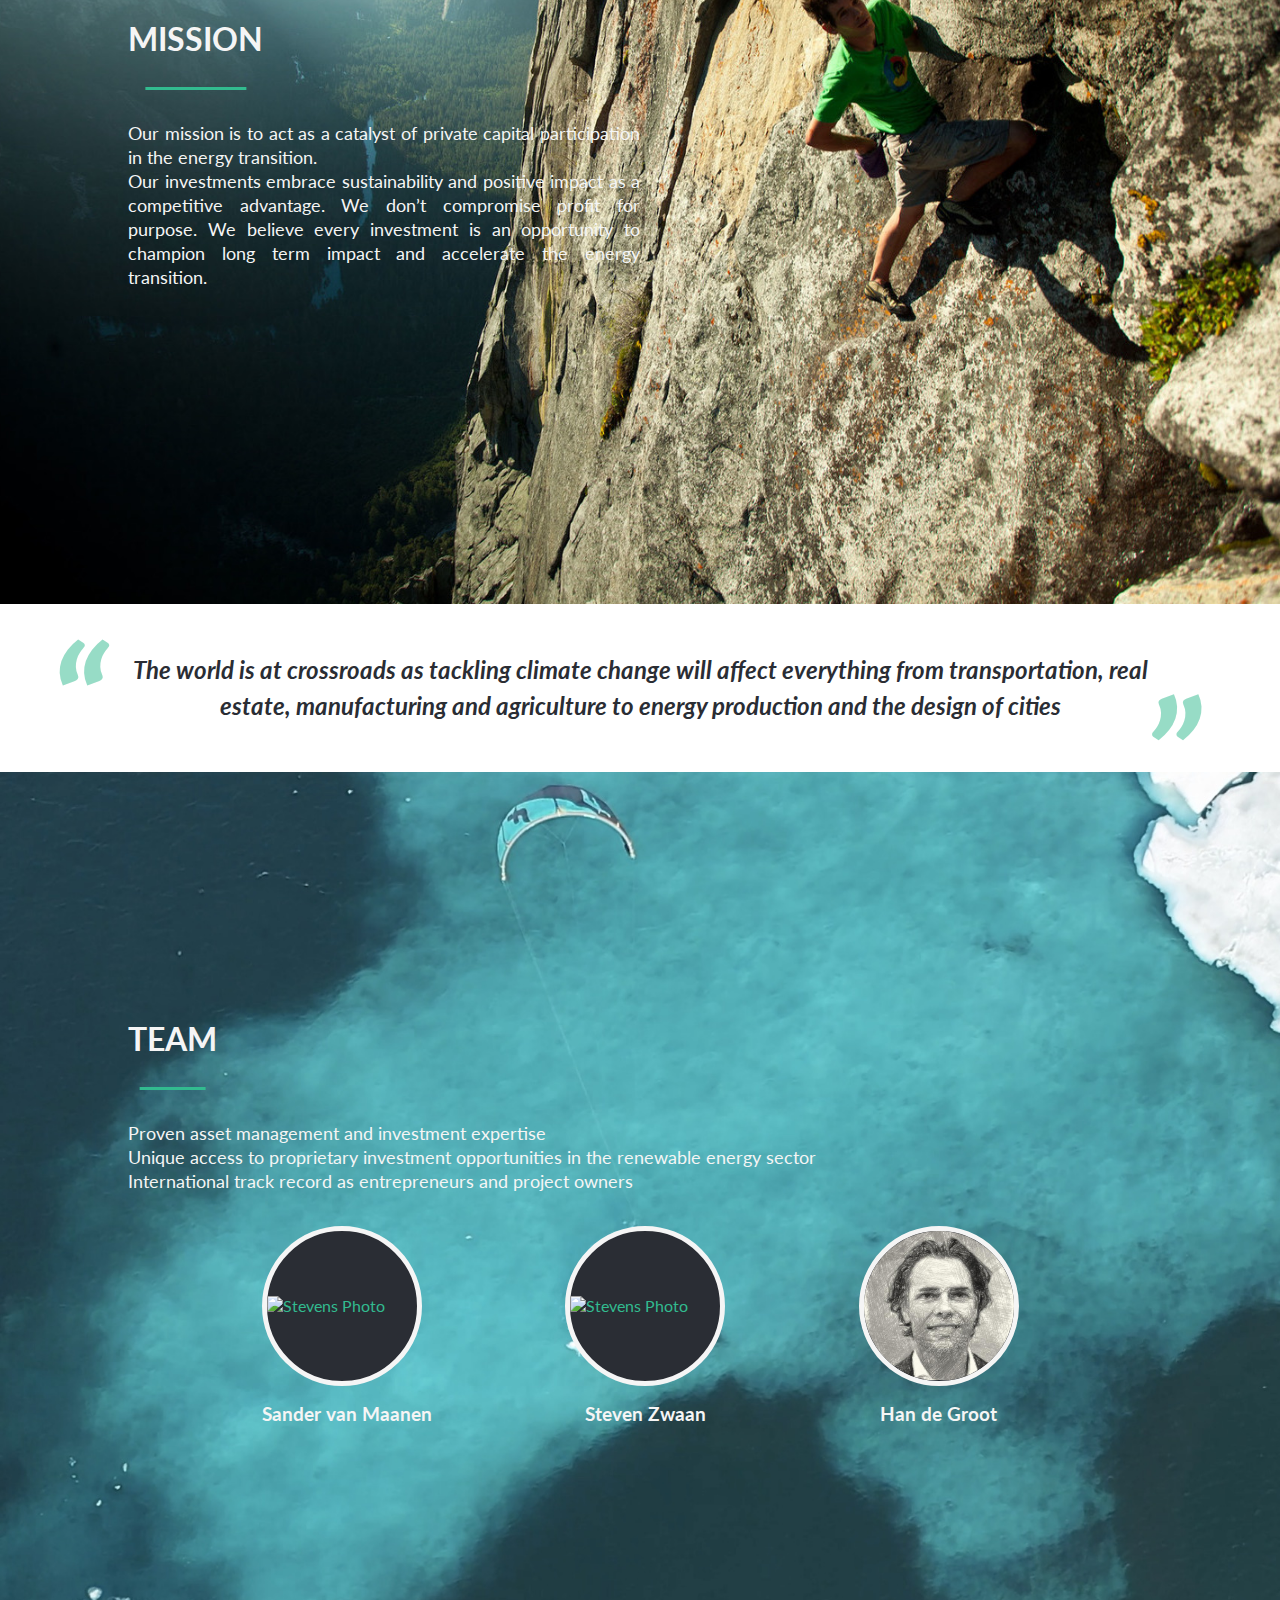
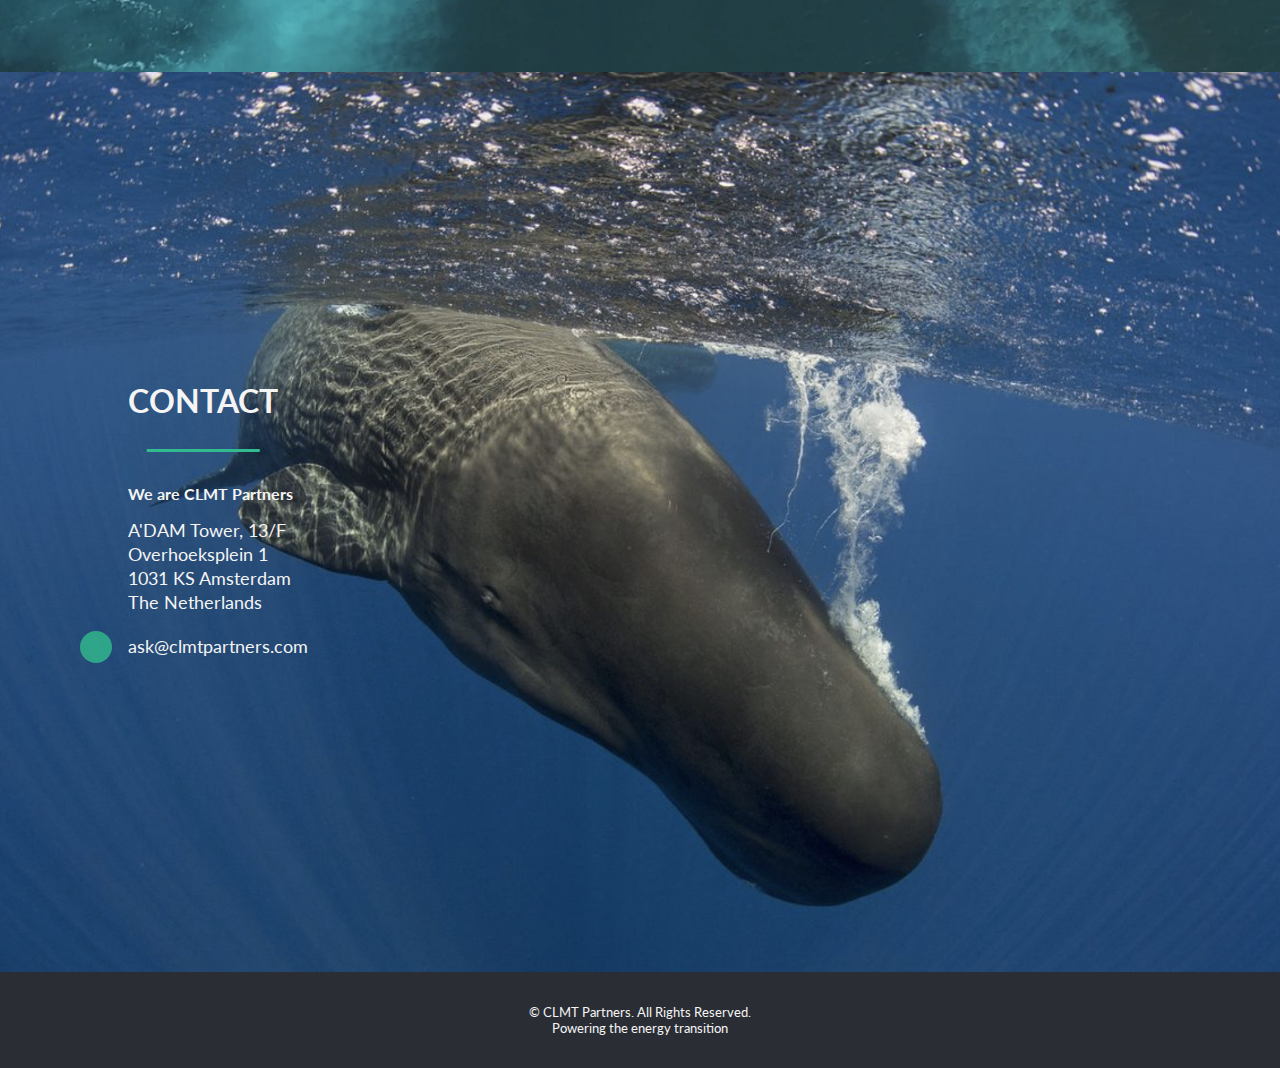
==== commit d38790cf: "added poster to video" ====
--- a/index.html
+++ b/index.html
@@ -84,6 +84,7 @@
       <div class="video-wrapper video-wrapper--home">
         <video
           class="video-background video-background--home"
+          poster="images/home-poster.jpg"
           autoplay
           playsinline
           muted
--- a/styles.css
+++ b/styles.css
@@ -138,19 +138,22 @@
 
 .video {
   position: relative;
+  width: 100vw;
+  height: 100vh;
 }
 
 .video-wrapper {
   position: relative;
   z-index: 1;
   width: 100vw;
-  max-height: 100vh;
+  height: 100vh;
   overflow: hidden;
   padding: 0;
 }
 .video-background {
-  min-width: 100vw;
-  min-height: 100vh;
+  position: absolute;
+  min-width: 100vw !important;
+  bottom: 0;
 }
 .video-wrapper::after {
   position: absolute;
@@ -657,7 +660,9 @@
   .team-avatar i {
     font-size: 4rem;
   }
-
+  .section--team {
+    background-image: url(/images/team-mobile.jpg);
+  }
   .section--approach {
     padding: 0;
     background-image: url(/images/approach-mobile.jpg);
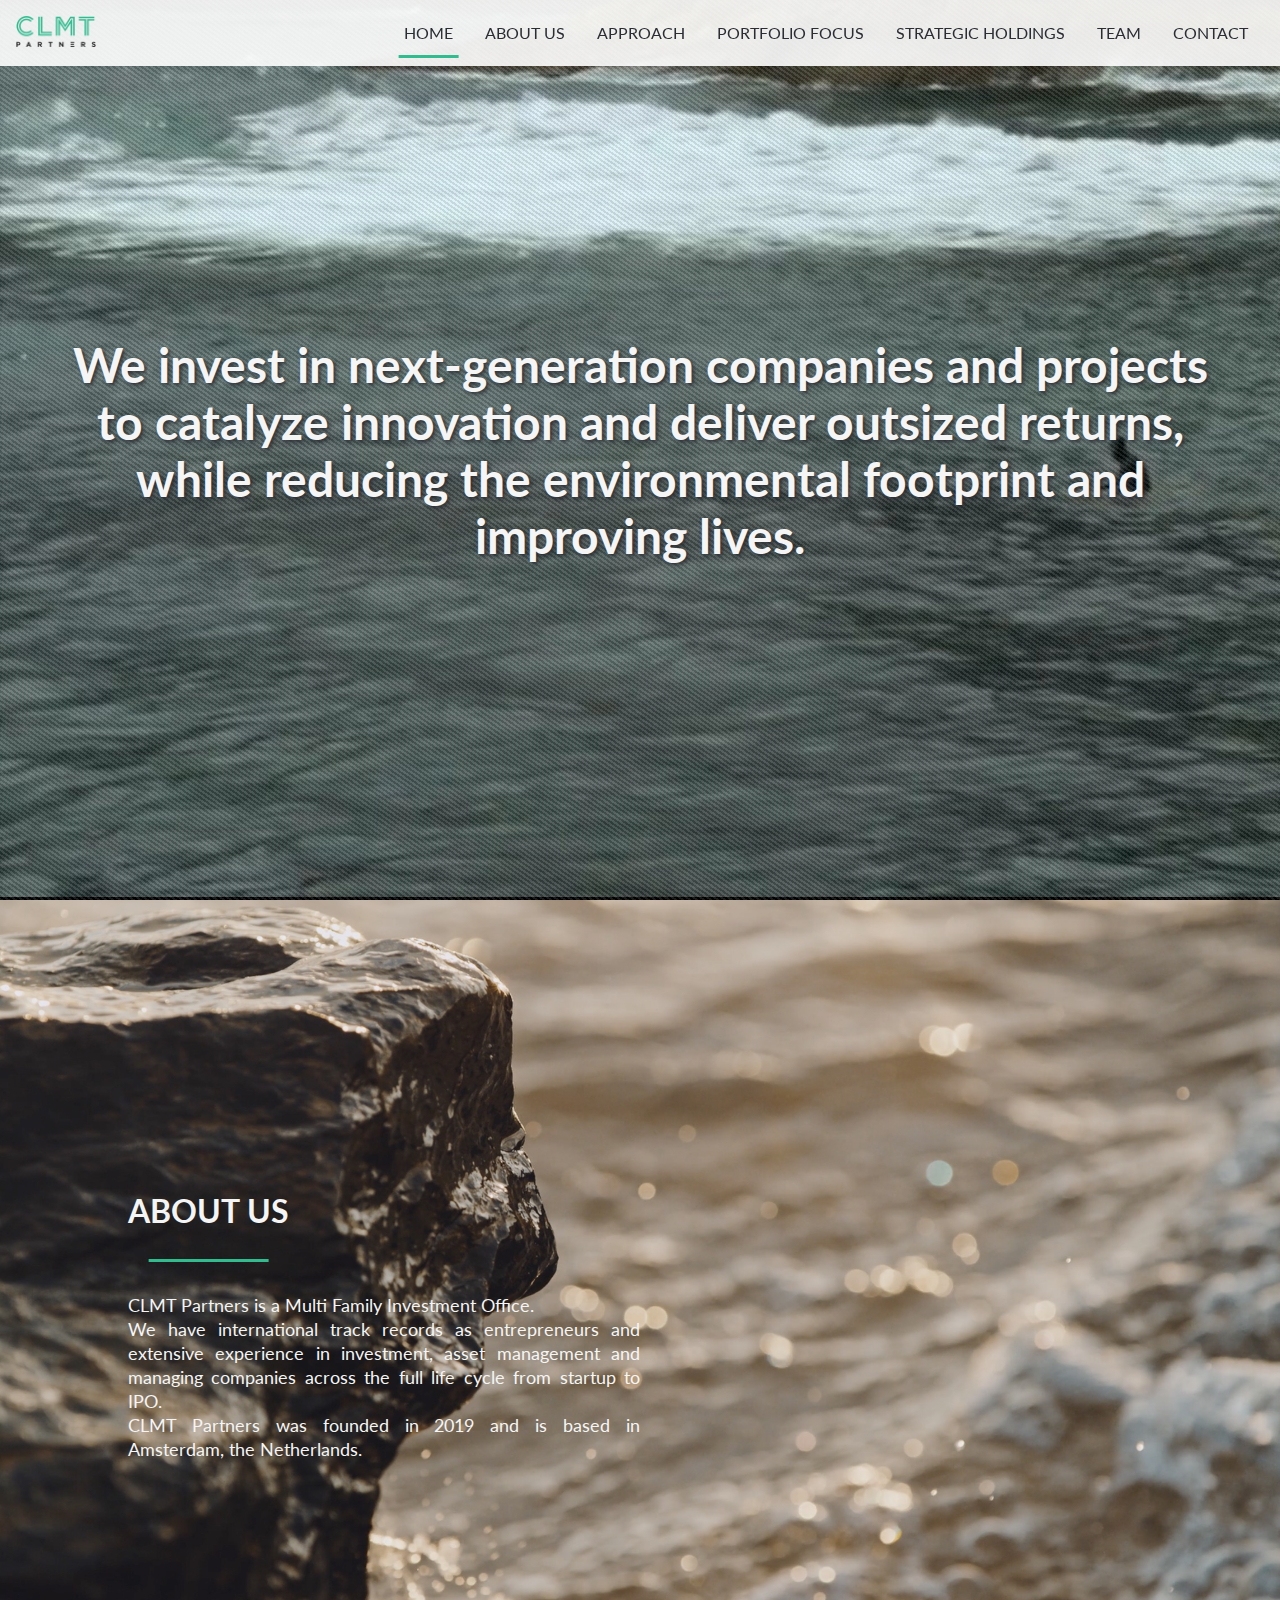
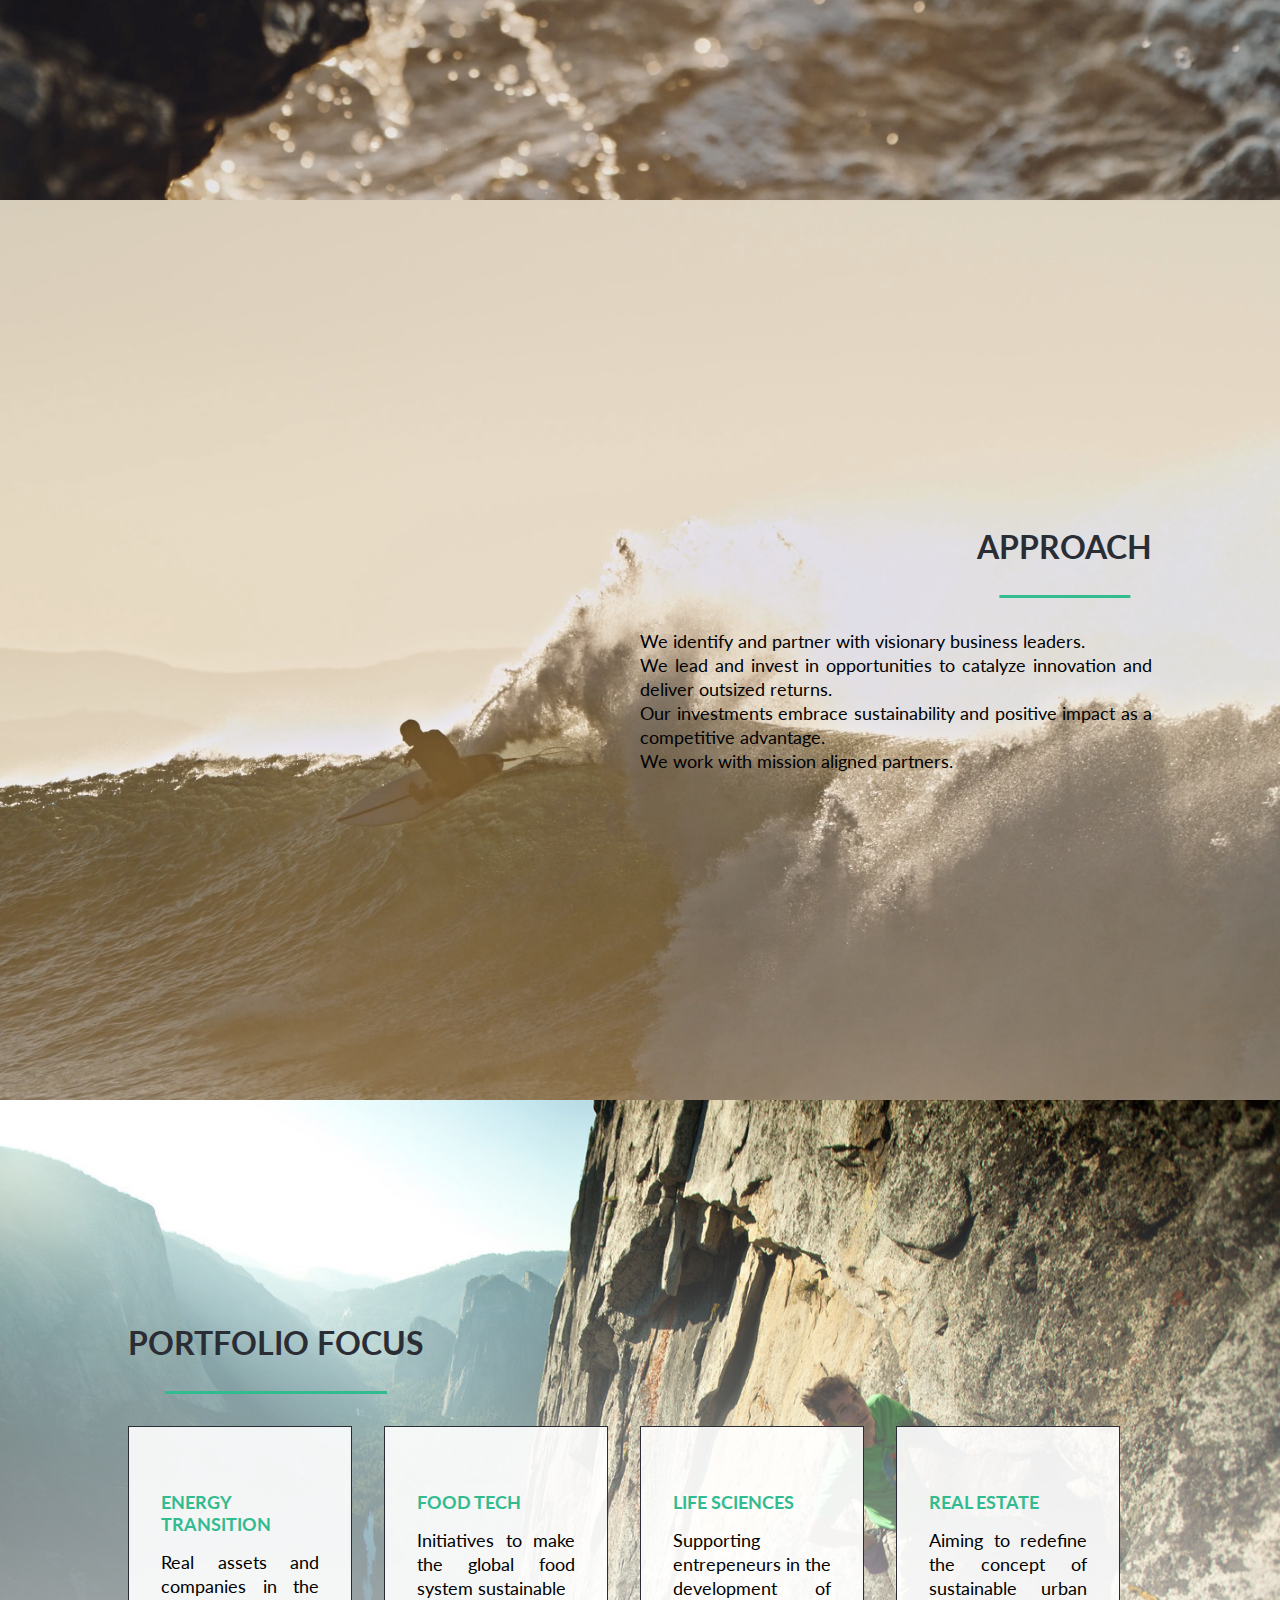
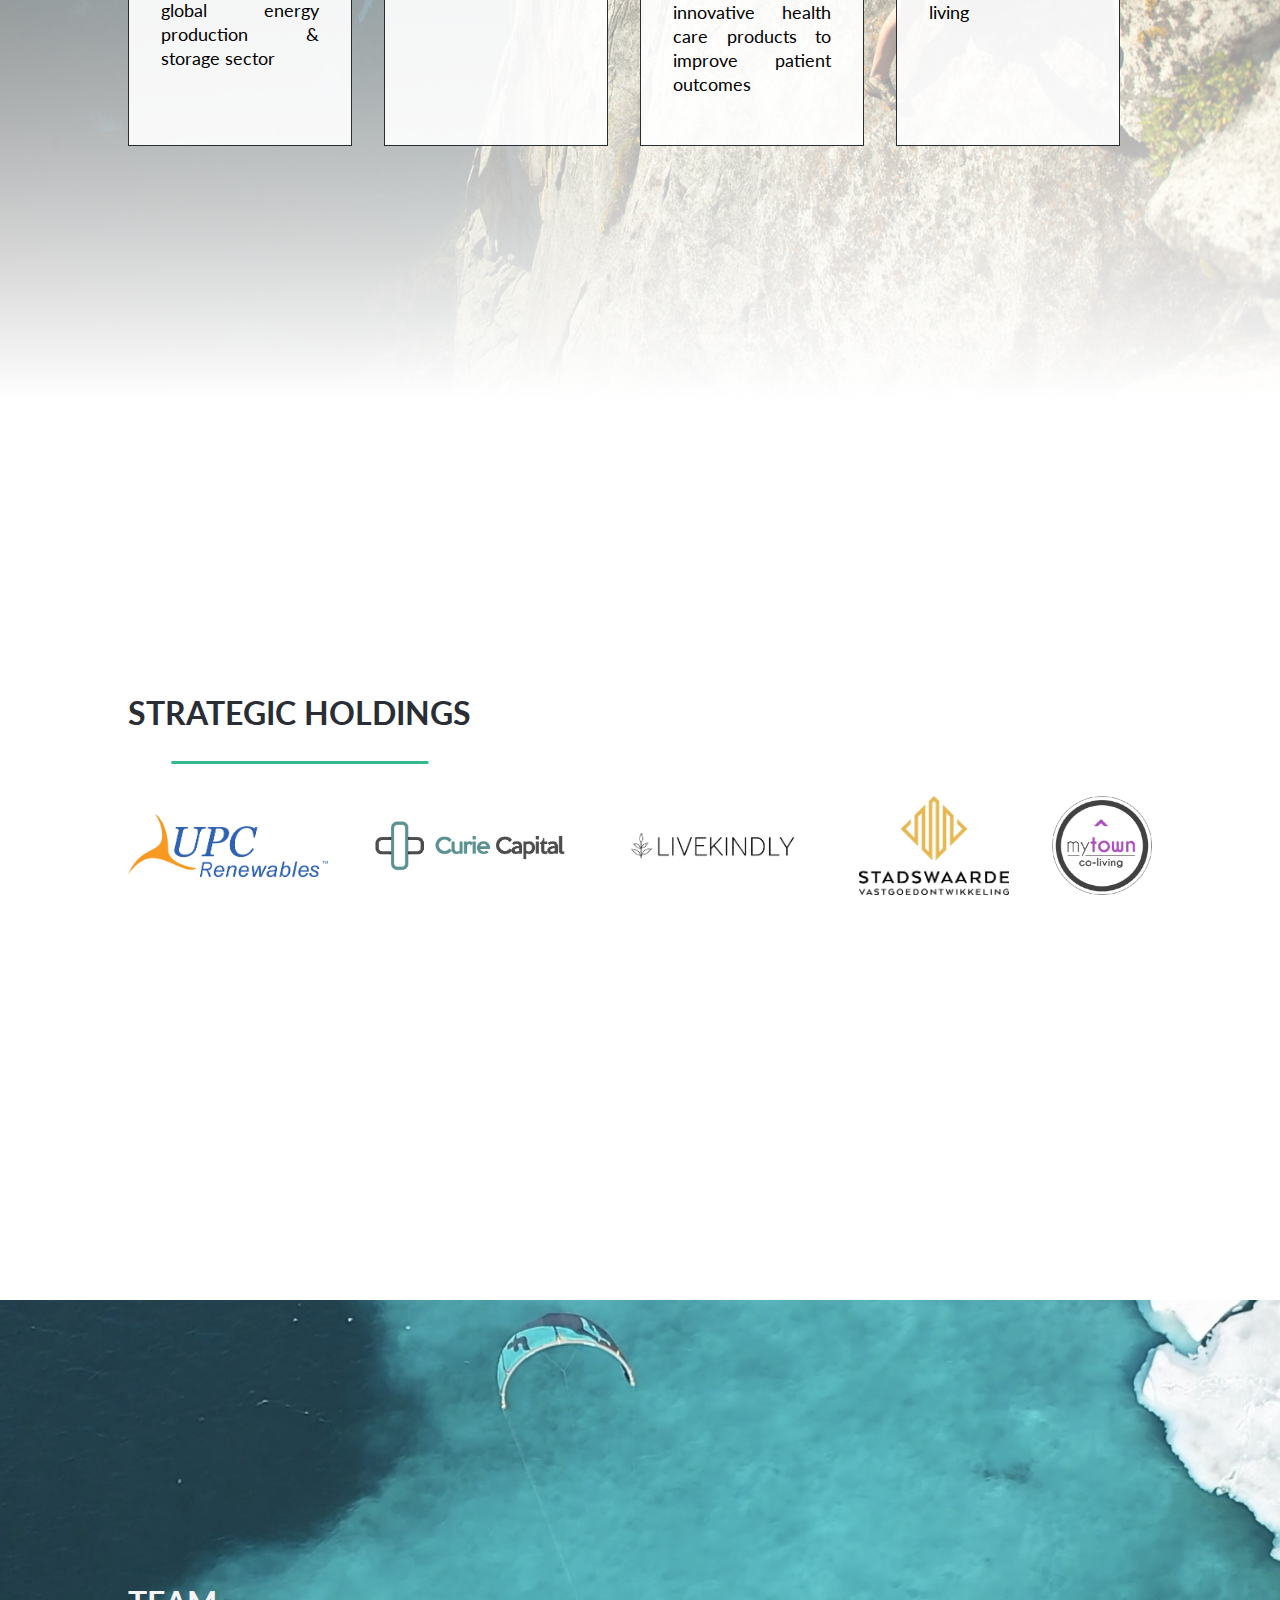
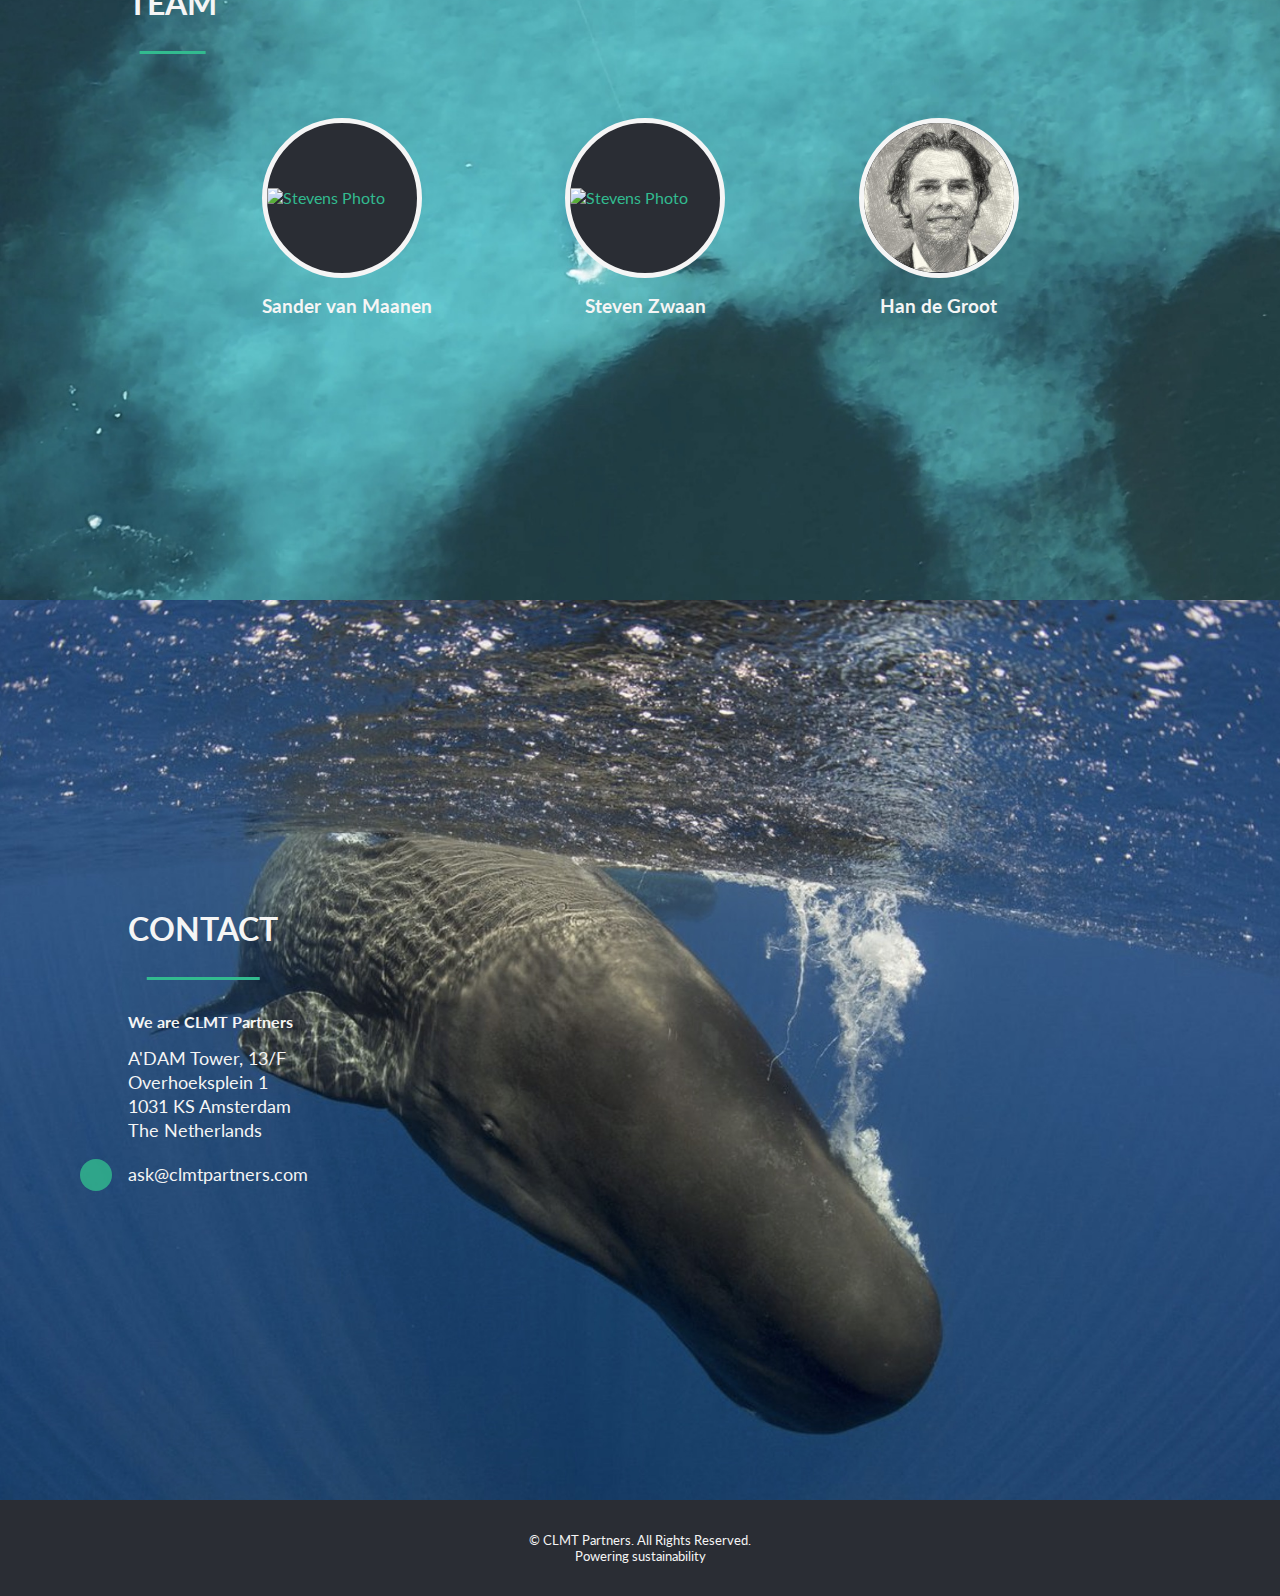
==== commit cf41e876: "updated copy" ====
--- a/index.html
+++ b/index.html
@@ -1,240 +1,217 @@
 <!DOCTYPE html>
 <html lang="en">
-  <head>
-    <meta charset="UTF-8" />
-    <meta name="viewport" content="width=device-width, initial-scale=1.0" />
-    <script
-      src="https://kit.fontawesome.com/1a6f0dea63.js"
-      crossorigin="anonymous"
-    ></script>
-    <link
-      href="https://fonts.googleapis.com/css2?family=Lato:ital,wght@0,400;0,700;1,400&display=swap"
-      rel="stylesheet"
-    />
-    <link rel="icon" type="image/png" sizes="16x16" href="favicon-16x16.png" />
-    <link rel="icon" type="image/png" sizes="32x32" href="favicon-32x32.png" />
-    <link rel="icon" type="image/png" sizes="96x96" href="favicon-96x96.png" />
-    <link rel="stylesheet" href="styles.css" />
-    <title>CLMT Partners</title>
-  </head>
-  <body>
-    <header>
-      <nav id="navigation">
-        <div class="navigation-logo">
-          <img src="images/logo.png" alt="CLMT Partners" />
-        </div>
-        <i
-          class="fas fa-bars mobile-menu-icon mobile-menu-icon--bars"
-          onclick="showMobileMenu()"
-        ></i>
-        <i
-          class="far fa-times-circle mobile-menu-icon mobile-menu-icon--close"
-          onclick="closeMobileMenu()"
-        ></i>
-        <ul class="navigation-menu">
-          <li
-            data-link="home"
-            onclick="closeMobileMenu()"
-            class="navigation-link navigation-link--active"
-          >
-            <a href="#home">Home</a>
-          </li>
-          <li
-            data-link="about"
-            onclick="closeMobileMenu()"
-            class="navigation-link"
-          >
-            <a href="#about">About us</a>
-          </li>
-          <li
-            data-link="approach"
-            onclick="closeMobileMenu()"
-            class="navigation-link"
-          >
-            <a href="#approach">Approach</a>
-          </li>
-          <li
-            data-link="mission"
-            onclick="closeMobileMenu()"
-            class="navigation-link"
-          >
-            <a href="#mission">Mission</a>
-          </li>
-          <li
-            data-link="team"
-            onclick="closeMobileMenu()"
-            class="navigation-link"
-          >
-            <a href="#team">Team</a>
-          </li>
-          <li
-            data-link="contact"
-            onclick="closeMobileMenu()"
-            class="navigation-link"
-          >
-            <a href="#contact">Contact</a>
-          </li>
-        </ul>
-      </nav>
-    </header>
-    <section class="modal">
-      <div class="modal-content"></div>
+
+<head>
+  <meta charset="UTF-8" />
+  <meta name="viewport" content="width=device-width, initial-scale=1.0" />
+  <script src="https://kit.fontawesome.com/1a6f0dea63.js" crossorigin="anonymous"></script>
+  <link href="https://fonts.googleapis.com/css2?family=Lato:ital,wght@0,400;0,700;1,400&display=swap"
+    rel="stylesheet" />
+  <link rel="icon" type="image/png" sizes="16x16" href="favicon-16x16.png" />
+  <link rel="icon" type="image/png" sizes="32x32" href="favicon-32x32.png" />
+  <link rel="icon" type="image/png" sizes="96x96" href="favicon-96x96.png" />
+  <link rel="stylesheet" href="styles.css" />
+  <title>CLMT Partners</title>
+</head>
+
+<body>
+  <header>
+    <nav id="navigation">
+      <div class="navigation-logo">
+        <img src="images/logo.png" alt="CLMT Partners" />
+      </div>
+      <i class="fas fa-bars mobile-menu-icon mobile-menu-icon--bars" onclick="showMobileMenu()"></i>
+      <i class="far fa-times-circle mobile-menu-icon mobile-menu-icon--close" onclick="closeMobileMenu()"></i>
+      <ul class="navigation-menu">
+        <li data-link="home" onclick="closeMobileMenu()" class="navigation-link navigation-link--active">
+          <a href="#home">Home</a>
+        </li>
+        <li data-link="about" onclick="closeMobileMenu()" class="navigation-link">
+          <a href="#about">About us</a>
+        </li>
+        <li data-link="approach" onclick="closeMobileMenu()" class="navigation-link">
+          <a href="#approach">Approach</a>
+        </li>
+        <li data-link="focus" onclick="closeMobileMenu()" class="navigation-link">
+          <a href="#focus">Portfolio Focus</a>
+        </li>
+        <li data-link="holdings" onclick="closeMobileMenu()" class="navigation-link">
+          <a href="#holdings">Strategic holdings</a>
+        </li>
+        <li data-link="team" onclick="closeMobileMenu()" class="navigation-link">
+          <a href="#team">Team</a>
+        </li>
+        <li data-link="contact" onclick="closeMobileMenu()" class="navigation-link">
+          <a href="#contact">Contact</a>
+        </li>
+      </ul>
+    </nav>
+  </header>
+  <section class="modal">
+    <div class="modal-content"></div>
+  </section>
+  <div class="video">
+    <div class="video-wrapper video-wrapper--home">
+      <video class="video-background video-background--home" poster="images/home-poster.jpg" autoplay playsinline muted
+        loop>
+        <source class="video-source--home" src="images/home-mobile.mp4" type="video/mp4" />
+        Your browser is not supported!
+      </video>
+    </div>
+    <section id="home" class="section section--home">
+      <h1>
+        We invest in next-generation companies and projects to catalyze innovation and deliver
+        outsized returns, while reducing the environmental footprint and improving lives.
+      </h1>
     </section>
-    <div class="video">
-      <div class="video-wrapper video-wrapper--home">
-        <video
-          class="video-background video-background--home"
-          poster="images/home-poster.jpg"
-          autoplay
-          playsinline
-          muted
-          loop
-        >
-          <source
-            class="video-source--home"
-            src="images/home-mobile.mp4"
-            type="video/mp4"
-          />
-          Your browser is not supported!
-        </video>
-      </div>
-      <section id="home" class="section section--home">
-        <h1>
-          We invest in renewable energy opportunities
-        </h1>
-      </section>
-    </div>
-    <p class="content quote">
-      Climate change is happening suddenly and soon. The world is skidding
-      toward a future that’s overheated and underwater and where carbon will be
-      treated as a costly waste product. Renewable energy has to be an integral
-      part of any climate solution
-    </p>
-    <section id="about" class="section section--about">
-      <div class="content">
-        <h3>About us</h3>
-        <p>
-          CLMT Partners invests in real assets and companies in the global
-          renewable energy sector. We focus on the growth markets of Asia and
-          Australia where the energy transition has only just started and with a GDP larger than the rest of the world combined.
-          <br />
-          Our founders have lived and worked in Asia for +30 years and have
-          extensive experience in investment, renewable energy, asset management, finance,
-          entrepreneurship and managing companies across the full life cycle
-          from startup to IPO.
-          <br />
-          CLMT Partners was founded in 2019 and is based in Amsterdam, the
-          Netherlands.
-        </p>
-      </div>
-    </section>
-    <section id="approach" class="section section--approach">
-      <div class="content">
-        <h3>Approach</h3>
-        <p>
-          CLMT Partners sources and selects high quality sustainable assets and
-          structures them into high yielding, well diversified and non-cyclical
-          investment products.
-          <br />
-          We partner with visionary business leaders who share our climate
-          change ambition and we build long term relationships by being a
-          trusted capital provider.
-          <br />
-          We bring the financial benefits of sustainability to private capital
-          and provide an alternative source of financing to renewable energy
-          developers, owners and operators.
-        </p>
-      </div>
-    </section>
-    <section id="mission" class="section section--mission">
-      <div class="content">
-        <h3>Mission</h3>
-        <p>
-          Our mission is to act as a catalyst of private capital participation
-          in the energy transition.
-          <br />
-          Our investments embrace sustainability and positive impact as a
-          competitive advantage. We don’t compromise profit for purpose. We
-          believe every investment is an opportunity to champion long term
-          impact and accelerate the energy transition.
-        </p>
-      </div>
-    </section>
-    <div class="content quote">
-      The world is at crossroads as tackling climate change will affect
-      everything from transportation, real estate, manufacturing and agriculture
-      to energy production and the design of cities
-    </div>
-      <section id="team" class="section section--team">
-        <div class="content">
-          <h3>Team</h3>
-          <p>
-            Proven asset management and investment expertise
-            <br />
-            Unique access to proprietary investment opportunities in the
-            renewable energy sector
-            <br />
-            International track record as entrepreneurs and project owners
-          </p>
-          <div class="team-list">
-            <div class="team-card">
-              <div class="team-avatar" onclick="handleShow('sander')">
-                <img
-                  class="team-photo"
-                  src="images/Sander_small.jpg"
-                  alt="Stevens Photo"
-                />
-                <div class="team-more"><span>Read more</span></div>
-              </div>
-              <p>Sander van Maanen</p>
-            </div>
-            <div class="team-card">
-              <div class="team-avatar" onclick="handleShow('steven')">
-                <img
-                  class="team-photo"
-                  src="images/Steven_small.jpg"
-                  alt="Stevens Photo"
-                />
-                <div class="team-more"><span>Read more</span></div>
-              </div>
-              <p>Steven Zwaan</p>
-            </div>
-            <div class="team-card">
-              <div class="team-avatar" onclick="handleShow('han')">
-                <img
-                  class="team-photo"
-                  src="images/Han_small.JPG"
-                  alt="Stevens Photo"
-                />
-                <div class="team-more"><span>Read more</span></div>
-              </div>
-              <p>Han de Groot</p>
-            </div>
+  </div>
+  <section id="about" class="section section--about">
+    <div class="content">
+      <h3>About us</h3>
+      <p>
+        CLMT Partners is a Multi Family Investment Office.
+        <br />
+        We have international track records as entrepreneurs and extensive experience in
+        investment, asset management and managing companies across the full life cycle from
+        startup to IPO.
+        <br />
+        CLMT Partners was founded in 2019 and is based in Amsterdam, the Netherlands.
+      </p>
+    </div>
+  </section>
+  <section id="approach" class="section section--approach">
+    <div class="content">
+      <h3>Approach</h3>
+      <p>
+        We identify and partner with visionary business leaders.
+        <br />
+        We lead and invest in opportunities to catalyze innovation and deliver outsized returns.
+        <br />
+        Our investments embrace sustainability and positive impact as a competitive advantage.
+        <br />
+        We work with mission aligned partners.
+      </p>
+    </div>
+  </section>
+  <section id="focus" class="section section--focus">
+    <div class="content">
+      <h3>Portfolio focus</h3>
+      <div class="focus__content">
+        <div>
+          <h4>
+            Energy transition
+          </h4>
+          <p>
+            Real assets and
+            companies in the
+            global energy
+            production &amp;
+            storage sector
+          </p>
+          <img src="https://images.unsplash.com/photo-1532601224476-15c79f2f7a51?ixlib=rb-1.2.1&ixid=eyJhcHBfaWQiOjEyMDd9&auto=format&fit=crop&w=1950&q=80" alt='' />
+        </div>
+        <div>
+          <h4>
+            Food tech
+          </h4>
+          <p>
+            Initiatives to make
+            the global food
+            system sustainable
+          </p>
+          <img src="https://images.unsplash.com/photo-1515150144380-bca9f1650ed9?ixlib=rb-1.2.1&ixid=eyJhcHBfaWQiOjEyMDd9&auto=format&fit=crop&w=934&q=80" alt="" />
+        </div>
+        <div>
+          <h4>
+            Life sciences
+          </h4>
+          <p>
+            Supporting
+            entrepeneurs in the
+            development of
+            innovative health
+            care products to
+            improve patient
+            outcomes
+          </p>
+          <img src="https://images.unsplash.com/photo-1524683745036-b46f52b8505a?ixlib=rb-1.2.1&auto=format&fit=crop&w=958&q=80" alt="" />
+        </div>
+        <div>
+          <h4>
+            Real estate
+          </h4>
+          <p>
+            Aiming to redefine
+            the concept of
+            sustainable urban
+            living
+          </p>
+          <img src="https://images.unsplash.com/photo-1560920452-da0369e98fe7?ixlib=rb-1.2.1&ixid=eyJhcHBfaWQiOjEyMDd9&auto=format&fit=crop&w=934&q=80" alt='' />
+        </div>
+      </div>
+
+    </div>
+    </div>
+    <div>
+  </section>
+  <section id="holdings" class="section">
+      <h3>STRATEGIC HOLDINGS</h3>
+      <div class="holdings__content">
+        <img src="./images/upc.png" alt="UPC Renewable" />
+        <img src="./images/cc.png" alt="The LiveKindly Collective" />
+        <img src="./images/lk.png" alt="Curie Capital" />
+        <img src="./images/sw.png" alt="Stadswaarde" />
+        <img src="./images/mtcl.png" alt="MyTown" />
+      </div>
+  </section>
+  <section id="team" class="section section--team">
+    <div class="content">
+      <h3>Team</h3>
+      <div class="team-list">
+        <div class="team-card">
+          <div class="team-avatar" onclick="handleShow('sander')">
+            <img class="team-photo" src="images/Sander_small.jpg" alt="Stevens Photo" />
+            <div class="team-more"><span>Read more</span></div>
           </div>
-        </div>
-      </section>
-    </div>
-    <section id="contact" class="section section--contact">
-      <div class="content">
-        <h3>Contact</h3>
-        <h4>We are CLMT Partners</h4>
-        <p>
-          A'DAM Tower, 13/F<br />
-          Overhoeksplein 1<br />
-          1031 KS Amsterdam <br />
-          The Netherlands <br />
-          <a href="mailto:ask@clmtpartners.com"
-            ><i class="fas fa-envelope icon"></i
-            ><span>ask@clmtpartners.com</span></a
-          >
-        </p>
-      </div>
-    </section>
-    <footer>
-      © CLMT Partners. All Rights Reserved.
-      <br />
-      Powering the energy transition
-    </footer>
-    <script src="script.js"></script>
-  </body>
-</html>
+          <p>Sander van Maanen</p>
+        </div>
+        <div class="team-card">
+          <div class="team-avatar" onclick="handleShow('steven')">
+            <img class="team-photo" src="images/Steven_small.jpg" alt="Stevens Photo" />
+            <div class="team-more"><span>Read more</span></div>
+          </div>
+          <p>Steven Zwaan</p>
+        </div>
+        <div class="team-card">
+          <div class="team-avatar" onclick="handleShow('han')">
+            <img class="team-photo" src="images/Han_small.JPG" alt="Stevens Photo" />
+            <div class="team-more"><span>Read more</span></div>
+          </div>
+          <p>Han de Groot</p>
+        </div>
+      </div>
+    </div>
+  </section>
+  </div>
+  <section id="contact" class="section section--contact">
+    <div class="content">
+      <h3>Contact</h3>
+      <h4>We are CLMT Partners</h4>
+      <p>
+        A'DAM Tower, 13/F<br />
+        Overhoeksplein 1<br />
+        1031 KS Amsterdam <br />
+        The Netherlands <br />
+        <a href="mailto:ask@clmtpartners.com"><i class="fas fa-envelope icon"></i><span>ask@clmtpartners.com</span></a>
+      </p>
+    </div>
+  </section>
+  <footer>
+    © CLMT Partners. All Rights Reserved.
+    <br />
+    Powering sustainability
+  </footer>
+  <script src="script.js"></script>
+</body>
+
+</html>--- a/styles.css
+++ b/styles.css
@@ -328,6 +328,8 @@
   font-size: 3rem;
   text-shadow: 2px 2px 4px #2a2d34;
   padding: 0 3rem;
+  max-width: 1240px;
+  margin: 0 auto;
 }
 
 /* ABOUT */
@@ -358,16 +360,75 @@
   color: #2a2d34;
 }
 
-/* MISSION  */
-
-.section--mission {
-  background-image: url(/images/mission.jpg);
-}
-
-.section--mission p {
-  color: #f5f5f5;
-  width: 50%;
-  margin: 0;
+/* PORTFOLIO FOCUS  */
+
+.section--focus {
+  background-image: linear-gradient(0deg, #fff 0%, rgba(255, 255, 255, 0)),
+    url(./images/mission.jpg);
+}
+
+.section--focus h3 {
+  color: #2a2d34;
+}
+
+.focus__content {
+  margin-top: auto;
+  display: flex;
+  flex-direction: row;
+  margin-bottom: 32px;
+}
+.focus__content div {
+  display: flex;
+  flex-direction: column;
+  background-color: rgba(255, 255, 255, 0.9);
+  padding: 32px;
+  /* border-radius: 8px; */
+  width: calc(25% - 2rem);
+  border: 1px solid #2a2d34;
+}
+
+.focus__content p {
+  margin-bottom: 16px;
+}
+
+.focus__content img {
+  width: 100%;
+  max-height: 150px;
+  object-fit: cover;
+  margin-top: auto;
+}
+
+.focus__content div:not(:last-child) {
+  margin-right: 2rem;
+}
+.focus__content h4 {
+  margin-top: 32px;
+  text-transform: uppercase;
+  font-size: 18px;
+  color: #32bb8f;
+}
+#holdings {
+  max-width: 1440px;
+  margin: 0 auto;
+  width: 80%;
+  padding: 5rem 0 8rem;
+}
+
+#holdings h3 {
+  color: #2a2d34;
+}
+
+.holdings__content {
+  display: flex;
+  justify-content: space-between;
+  align-items: center;
+  margin-bottom: 64px;
+}
+
+.holdings__content img {
+  max-height: 100px;
+  max-width: 200px;
+  width: auto;
 }
 
 /* TEAM  */
@@ -513,7 +574,7 @@
     padding: 0.5rem;
     padding-bottom: 1rem;
   }
-  .section--mission p,
+  .section--focus p,
   .section--approach p,
   .section--about p {
     width: 75%;
@@ -635,11 +696,12 @@
 
   .section--about p,
   .section--approach p,
-  .section--mission p {
+  .section--focus p {
     width: 100%;
   }
-  .section--mission {
-    background-image: url(/images/mission-mobile.jpg);
+  .section--focus {
+    background-image: linear-gradient(0deg, #fff 0%, rgba(255, 255, 255, 0)),
+      url(/images/mission-mobile.jpg);
   }
   .team-list {
     flex-direction: column;
@@ -660,6 +722,25 @@
   .team-avatar i {
     font-size: 4rem;
   }
+  .section--focus {
+    height: auto;
+    overflow: auto;
+  }
+  .focus__content {
+    flex-direction: column;
+  }
+
+  .holdings__content {
+    flex-direction: column;
+    justify-content: space-between;
+    height: 100%;
+    margin-bottom: 0;
+  }
+
+  .focus__content div {
+    width: 100%;
+    margin-bottom: 16px;
+  }
   .section--team {
     background-image: url(/images/team-mobile.jpg);
   }
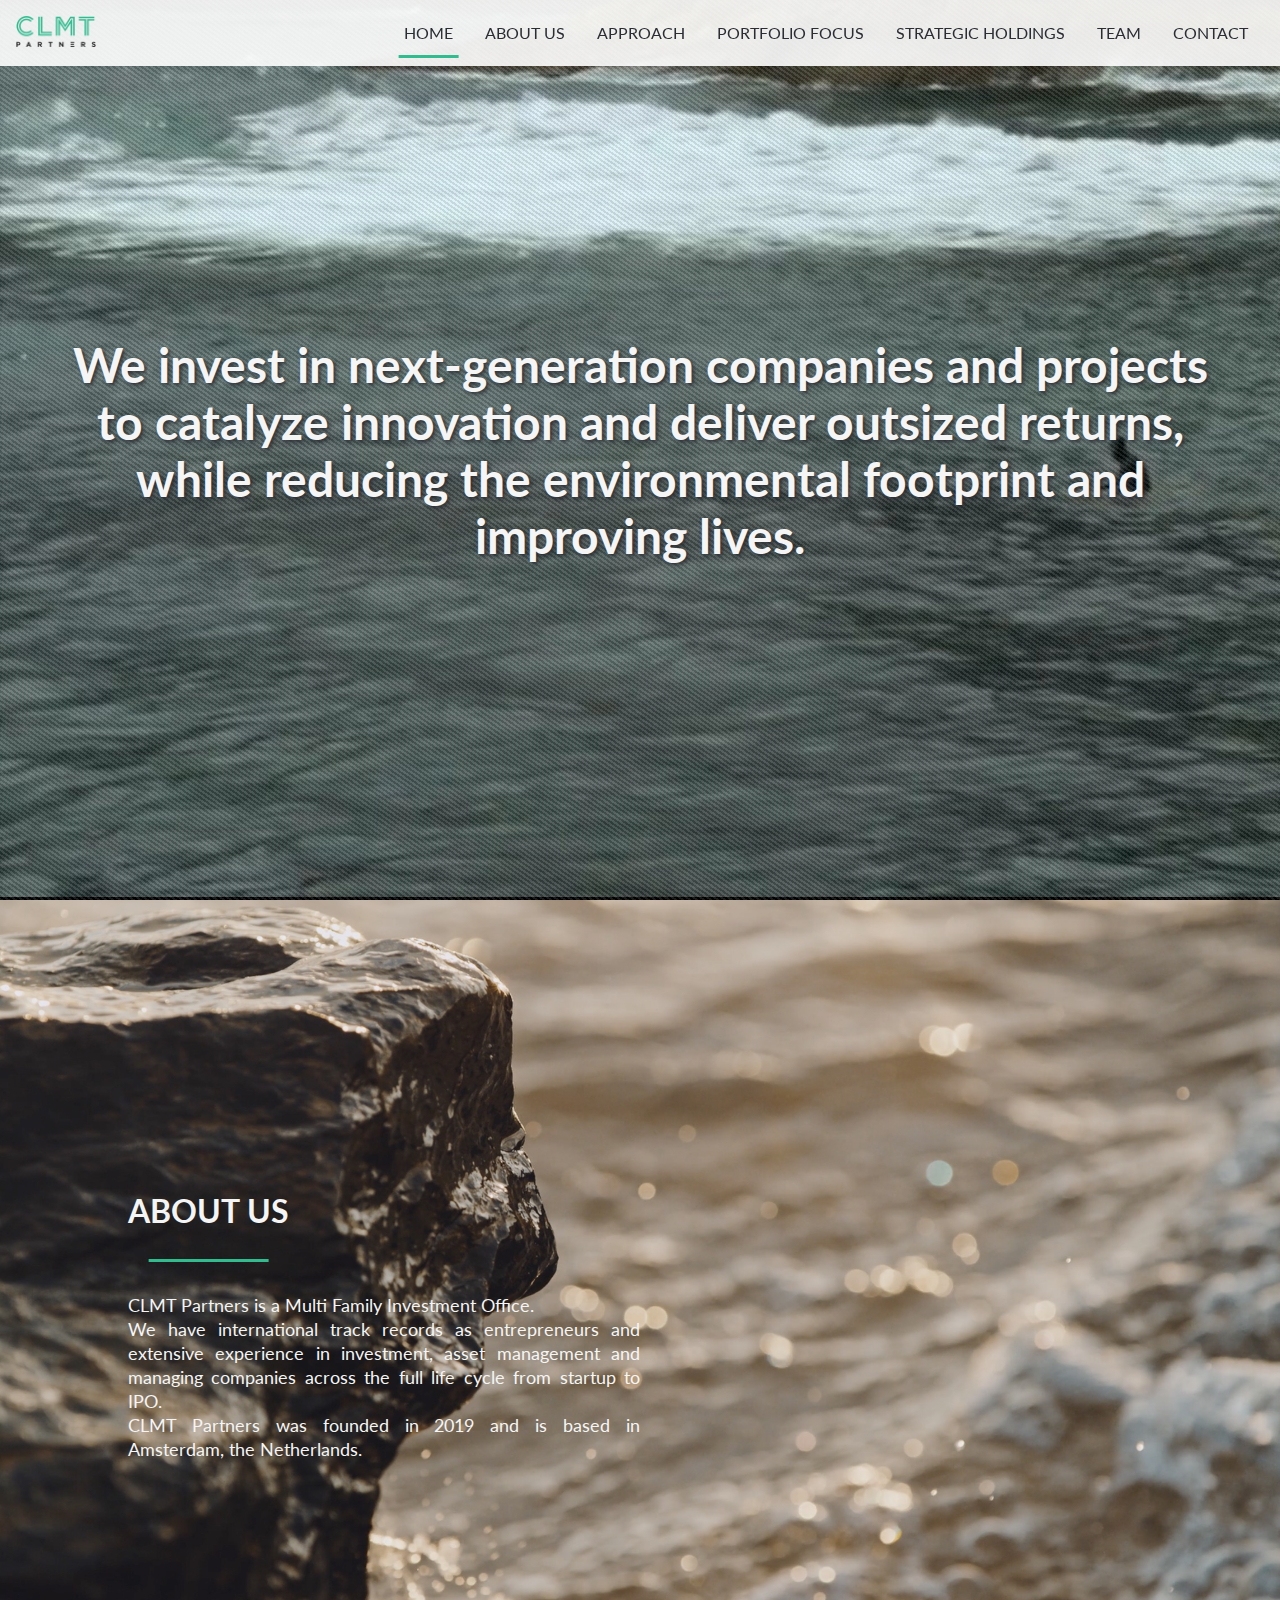
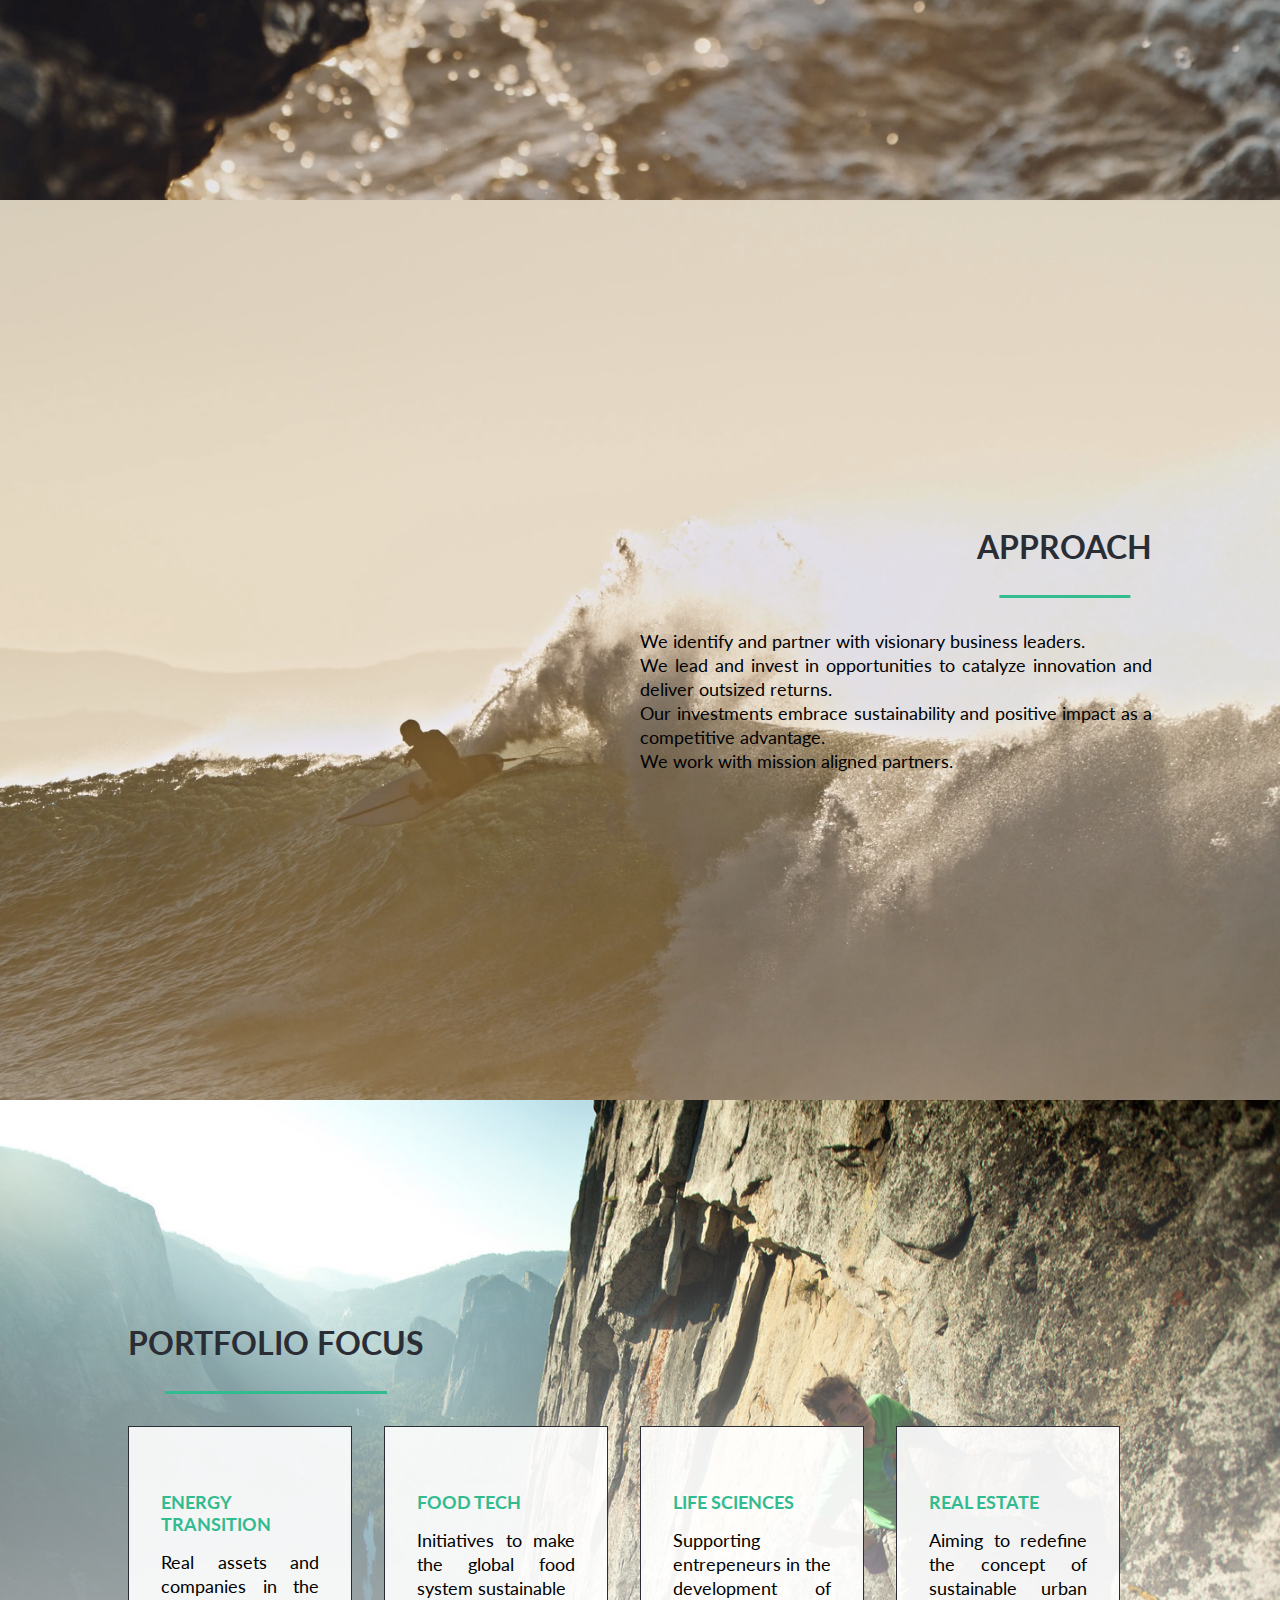
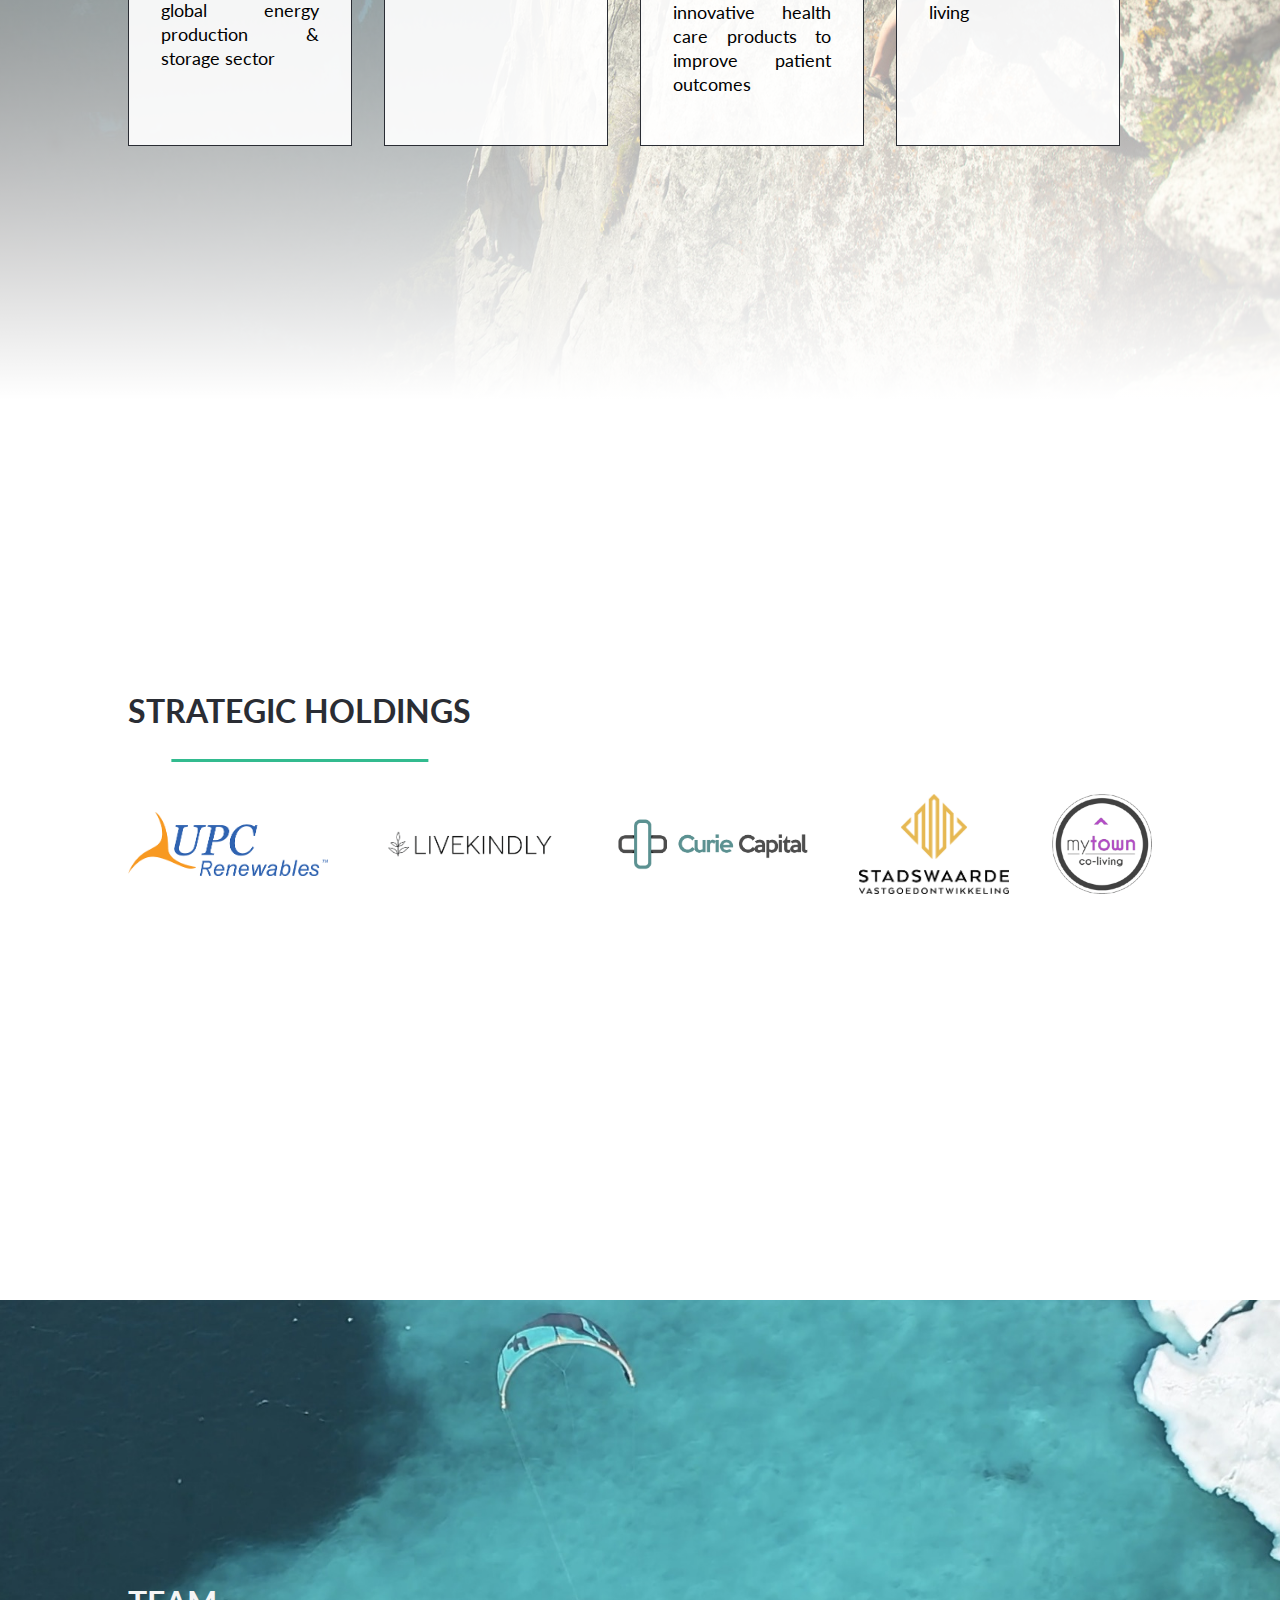
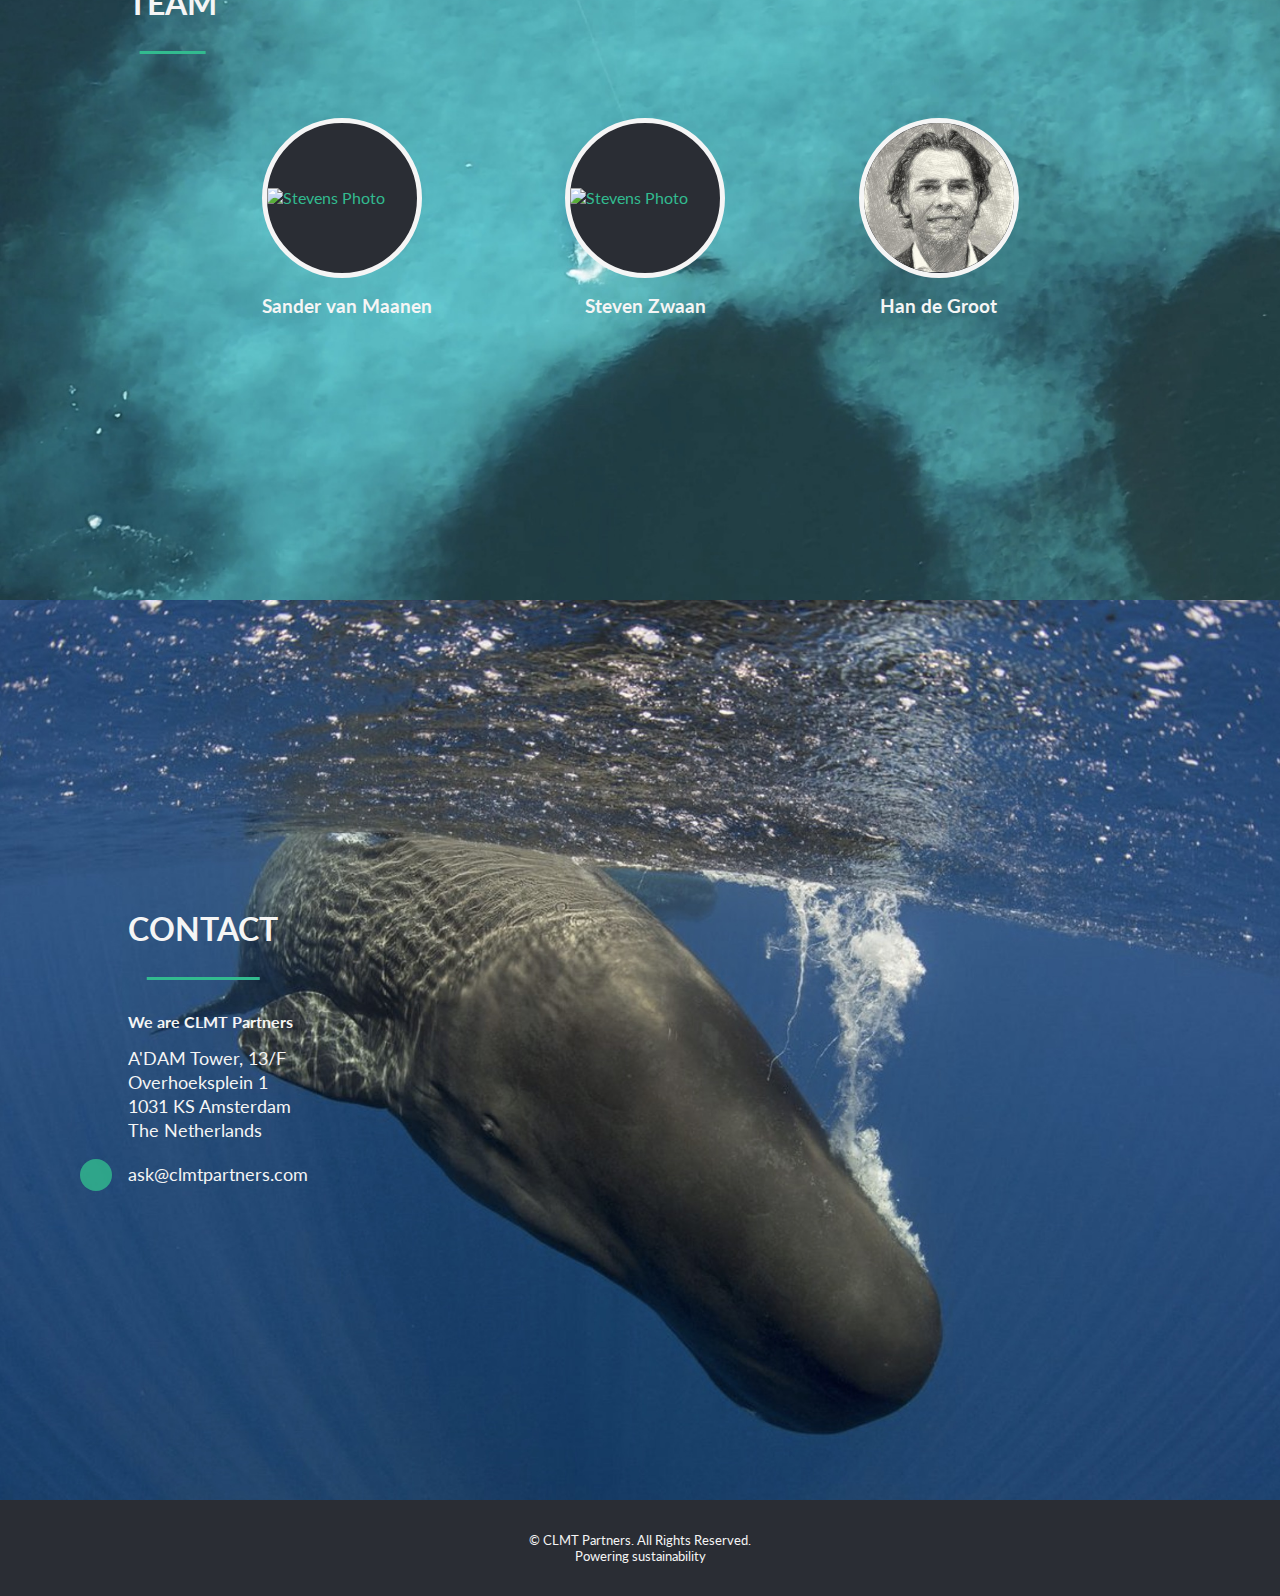
==== commit 5dff766d: "added links" ====
--- a/index.html
+++ b/index.html
@@ -18,7 +18,7 @@
   <header>
     <nav id="navigation">
       <div class="navigation-logo">
-        <img src="images/logo.png" alt="CLMT Partners" />
+        <img src="./images/logo.png" alt="CLMT Partners" />
       </div>
       <i class="fas fa-bars mobile-menu-icon mobile-menu-icon--bars" onclick="showMobileMenu()"></i>
       <i class="far fa-times-circle mobile-menu-icon mobile-menu-icon--close" onclick="closeMobileMenu()"></i>
@@ -52,9 +52,9 @@
   </section>
   <div class="video">
     <div class="video-wrapper video-wrapper--home">
-      <video class="video-background video-background--home" poster="images/home-poster.jpg" autoplay playsinline muted
-        loop>
-        <source class="video-source--home" src="images/home-mobile.mp4" type="video/mp4" />
+      <video class="video-background video-background--home" poster="./images/home-poster.jpg" autoplay playsinline
+        muted loop>
+        <source class="video-source--home" src="./images/home-mobile.mp4" type="video/mp4" />
         Your browser is not supported!
       </video>
     </div>
@@ -108,7 +108,9 @@
             production &amp;
             storage sector
           </p>
-          <img src="https://images.unsplash.com/photo-1532601224476-15c79f2f7a51?ixlib=rb-1.2.1&ixid=eyJhcHBfaWQiOjEyMDd9&auto=format&fit=crop&w=1950&q=80" alt='' />
+          <img
+            src="https://images.unsplash.com/photo-1532601224476-15c79f2f7a51?ixlib=rb-1.2.1&ixid=eyJhcHBfaWQiOjEyMDd9&auto=format&fit=crop&w=1950&q=80"
+            alt='' />
         </div>
         <div>
           <h4>
@@ -119,7 +121,9 @@
             the global food
             system sustainable
           </p>
-          <img src="https://images.unsplash.com/photo-1515150144380-bca9f1650ed9?ixlib=rb-1.2.1&ixid=eyJhcHBfaWQiOjEyMDd9&auto=format&fit=crop&w=934&q=80" alt="" />
+          <img
+            src="https://images.unsplash.com/photo-1515150144380-bca9f1650ed9?ixlib=rb-1.2.1&ixid=eyJhcHBfaWQiOjEyMDd9&auto=format&fit=crop&w=934&q=80"
+            alt="" />
         </div>
         <div>
           <h4>
@@ -134,7 +138,9 @@
             improve patient
             outcomes
           </p>
-          <img src="https://images.unsplash.com/photo-1524683745036-b46f52b8505a?ixlib=rb-1.2.1&auto=format&fit=crop&w=958&q=80" alt="" />
+          <img
+            src="https://images.unsplash.com/photo-1524683745036-b46f52b8505a?ixlib=rb-1.2.1&auto=format&fit=crop&w=958&q=80"
+            alt="" />
         </div>
         <div>
           <h4>
@@ -146,7 +152,9 @@
             sustainable urban
             living
           </p>
-          <img src="https://images.unsplash.com/photo-1560920452-da0369e98fe7?ixlib=rb-1.2.1&ixid=eyJhcHBfaWQiOjEyMDd9&auto=format&fit=crop&w=934&q=80" alt='' />
+          <img
+            src="https://images.unsplash.com/photo-1560920452-da0369e98fe7?ixlib=rb-1.2.1&ixid=eyJhcHBfaWQiOjEyMDd9&auto=format&fit=crop&w=934&q=80"
+            alt='' />
         </div>
       </div>
 
@@ -155,14 +163,25 @@
     <div>
   </section>
   <section id="holdings" class="section">
-      <h3>STRATEGIC HOLDINGS</h3>
-      <div class="holdings__content">
+    <h3>STRATEGIC HOLDINGS</h3>
+    <div class="holdings__content">
+      <a href="http://www.upcrenewables.com" target="_blank">
         <img src="./images/upc.png" alt="UPC Renewable" />
-        <img src="./images/cc.png" alt="The LiveKindly Collective" />
-        <img src="./images/lk.png" alt="Curie Capital" />
+      </a>
+      <a href="http://www.thelivekindlyco.com" target="_blank">
+        <img src="./images/lk.png" alt="The LiveKindly Collective" />
+      </a>
+      <a href="http://www.curiecapital.nl" target="_blank">
+        <img src="./images/cc.png" alt="Curie Capital" />
+
+      </a>
+      <a href="http://www.stadswaarde.nl" target="_blank">
         <img src="./images/sw.png" alt="Stadswaarde" />
+      </a>
+      <a href="http://www.mytown.ph" target="_blank">
         <img src="./images/mtcl.png" alt="MyTown" />
-      </div>
+      </a>
+    </div>
   </section>
   <section id="team" class="section section--team">
     <div class="content">
@@ -170,21 +189,21 @@
       <div class="team-list">
         <div class="team-card">
           <div class="team-avatar" onclick="handleShow('sander')">
-            <img class="team-photo" src="images/Sander_small.jpg" alt="Stevens Photo" />
+            <img class="team-photo" src="./images/Sander_small.jpg" alt="Stevens Photo" />
             <div class="team-more"><span>Read more</span></div>
           </div>
           <p>Sander van Maanen</p>
         </div>
         <div class="team-card">
           <div class="team-avatar" onclick="handleShow('steven')">
-            <img class="team-photo" src="images/Steven_small.jpg" alt="Stevens Photo" />
+            <img class="team-photo" src="./images/Steven_small.jpg" alt="Stevens Photo" />
             <div class="team-more"><span>Read more</span></div>
           </div>
           <p>Steven Zwaan</p>
         </div>
         <div class="team-card">
           <div class="team-avatar" onclick="handleShow('han')">
-            <img class="team-photo" src="images/Han_small.JPG" alt="Stevens Photo" />
+            <img class="team-photo" src="./images/Han_small.JPG" alt="Stevens Photo" />
             <div class="team-more"><span>Read more</span></div>
           </div>
           <p>Han de Groot</p>
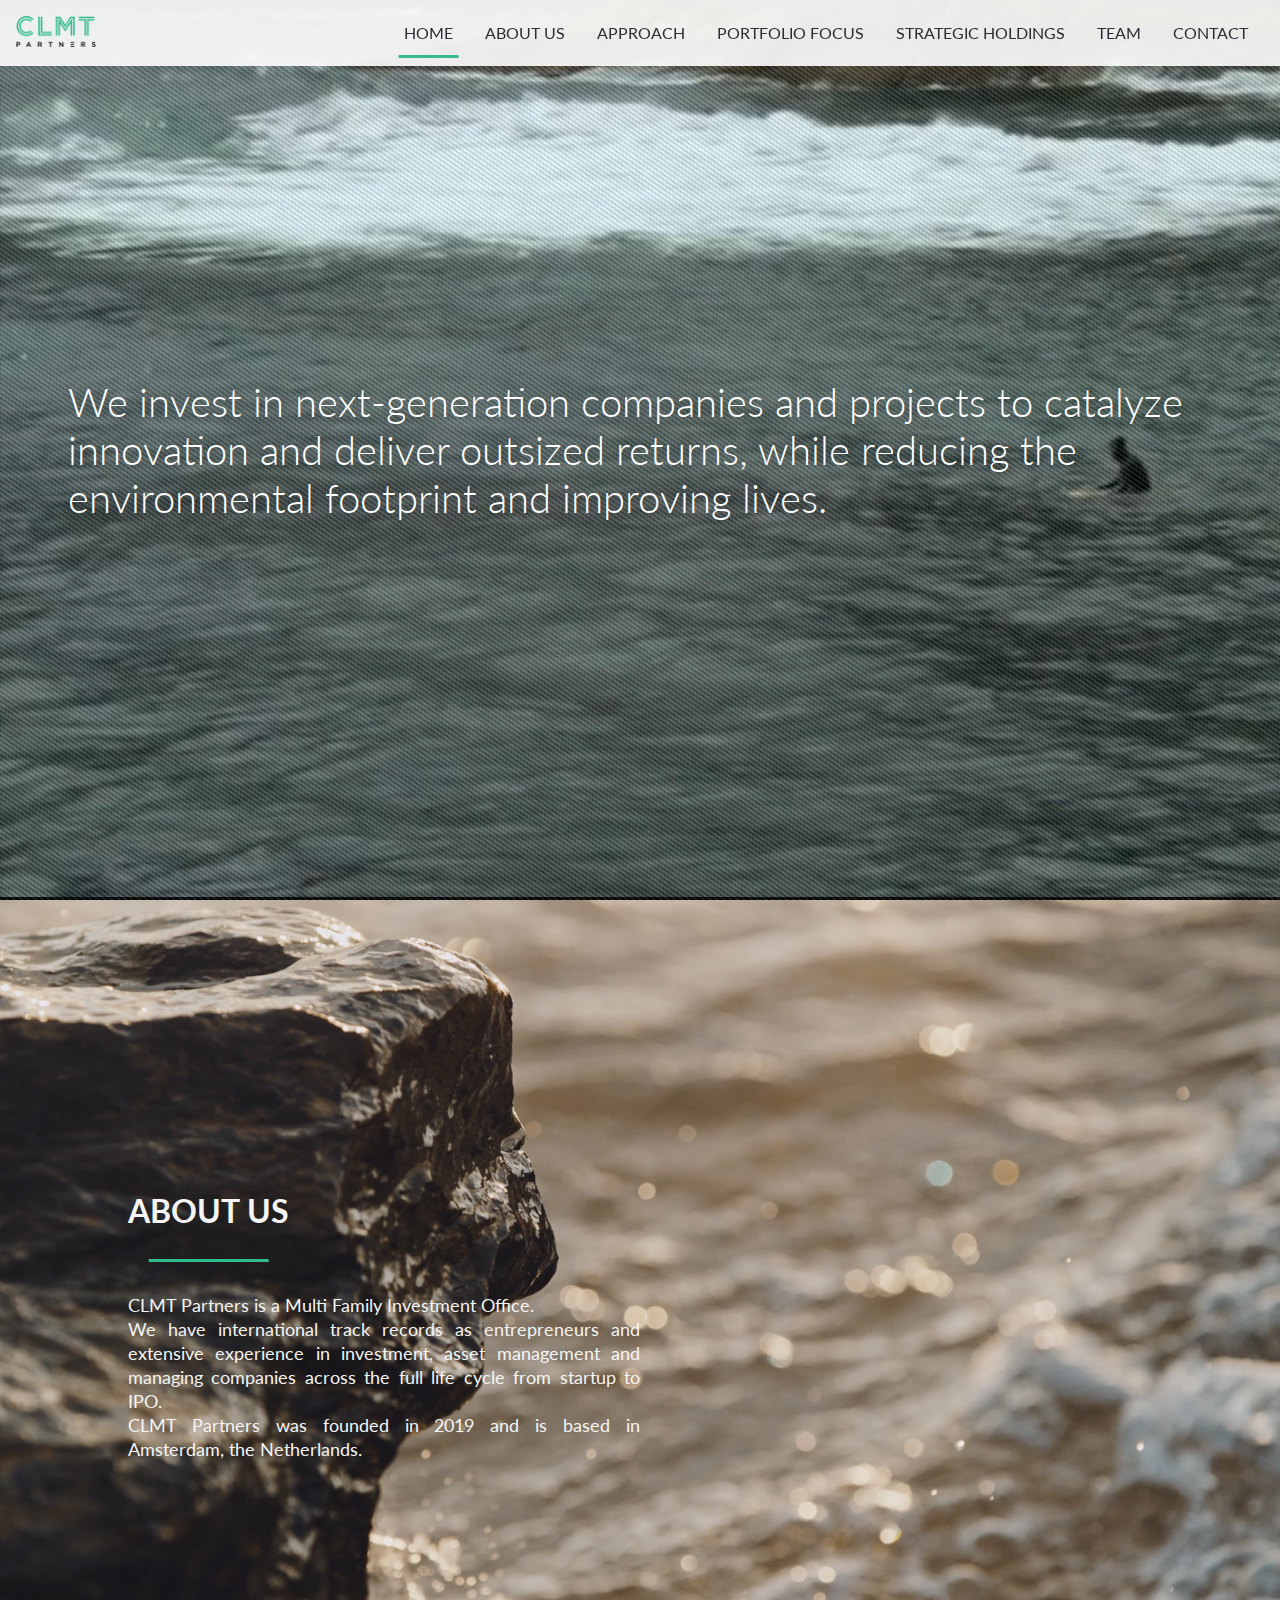
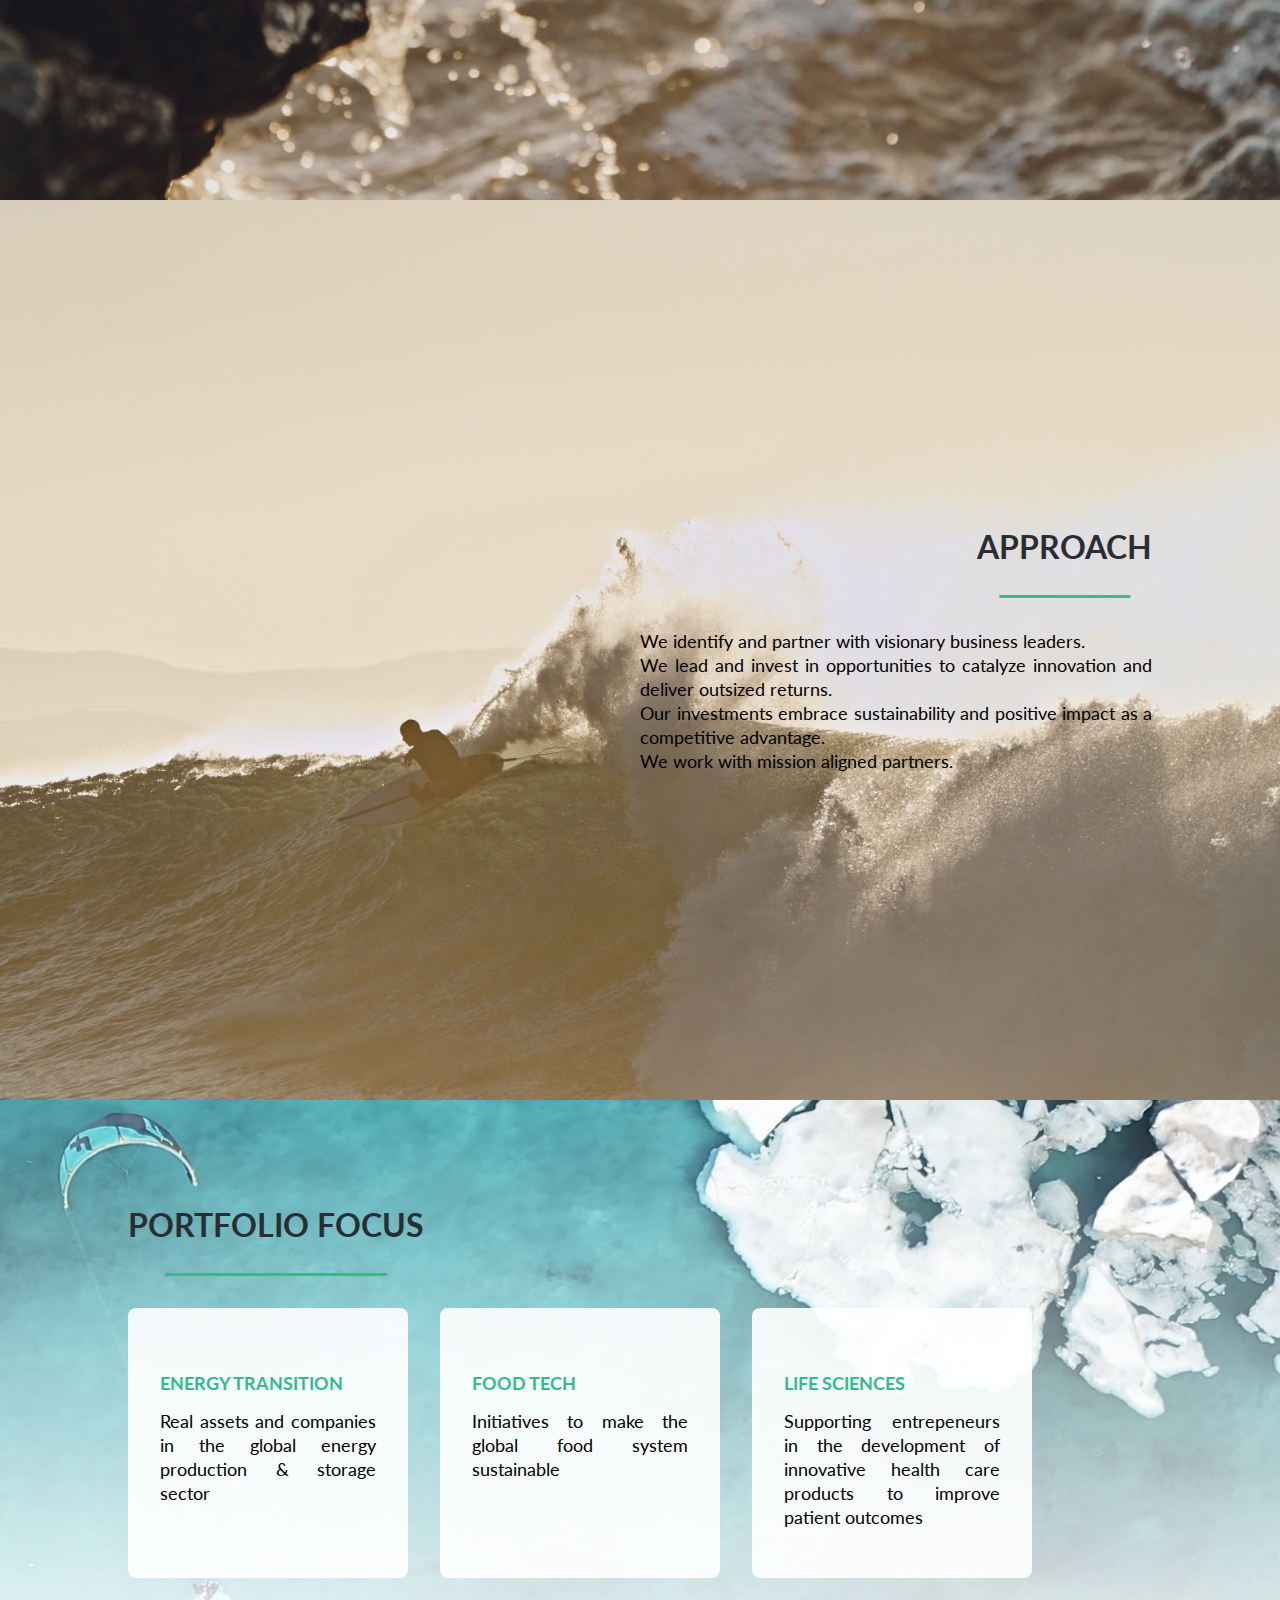
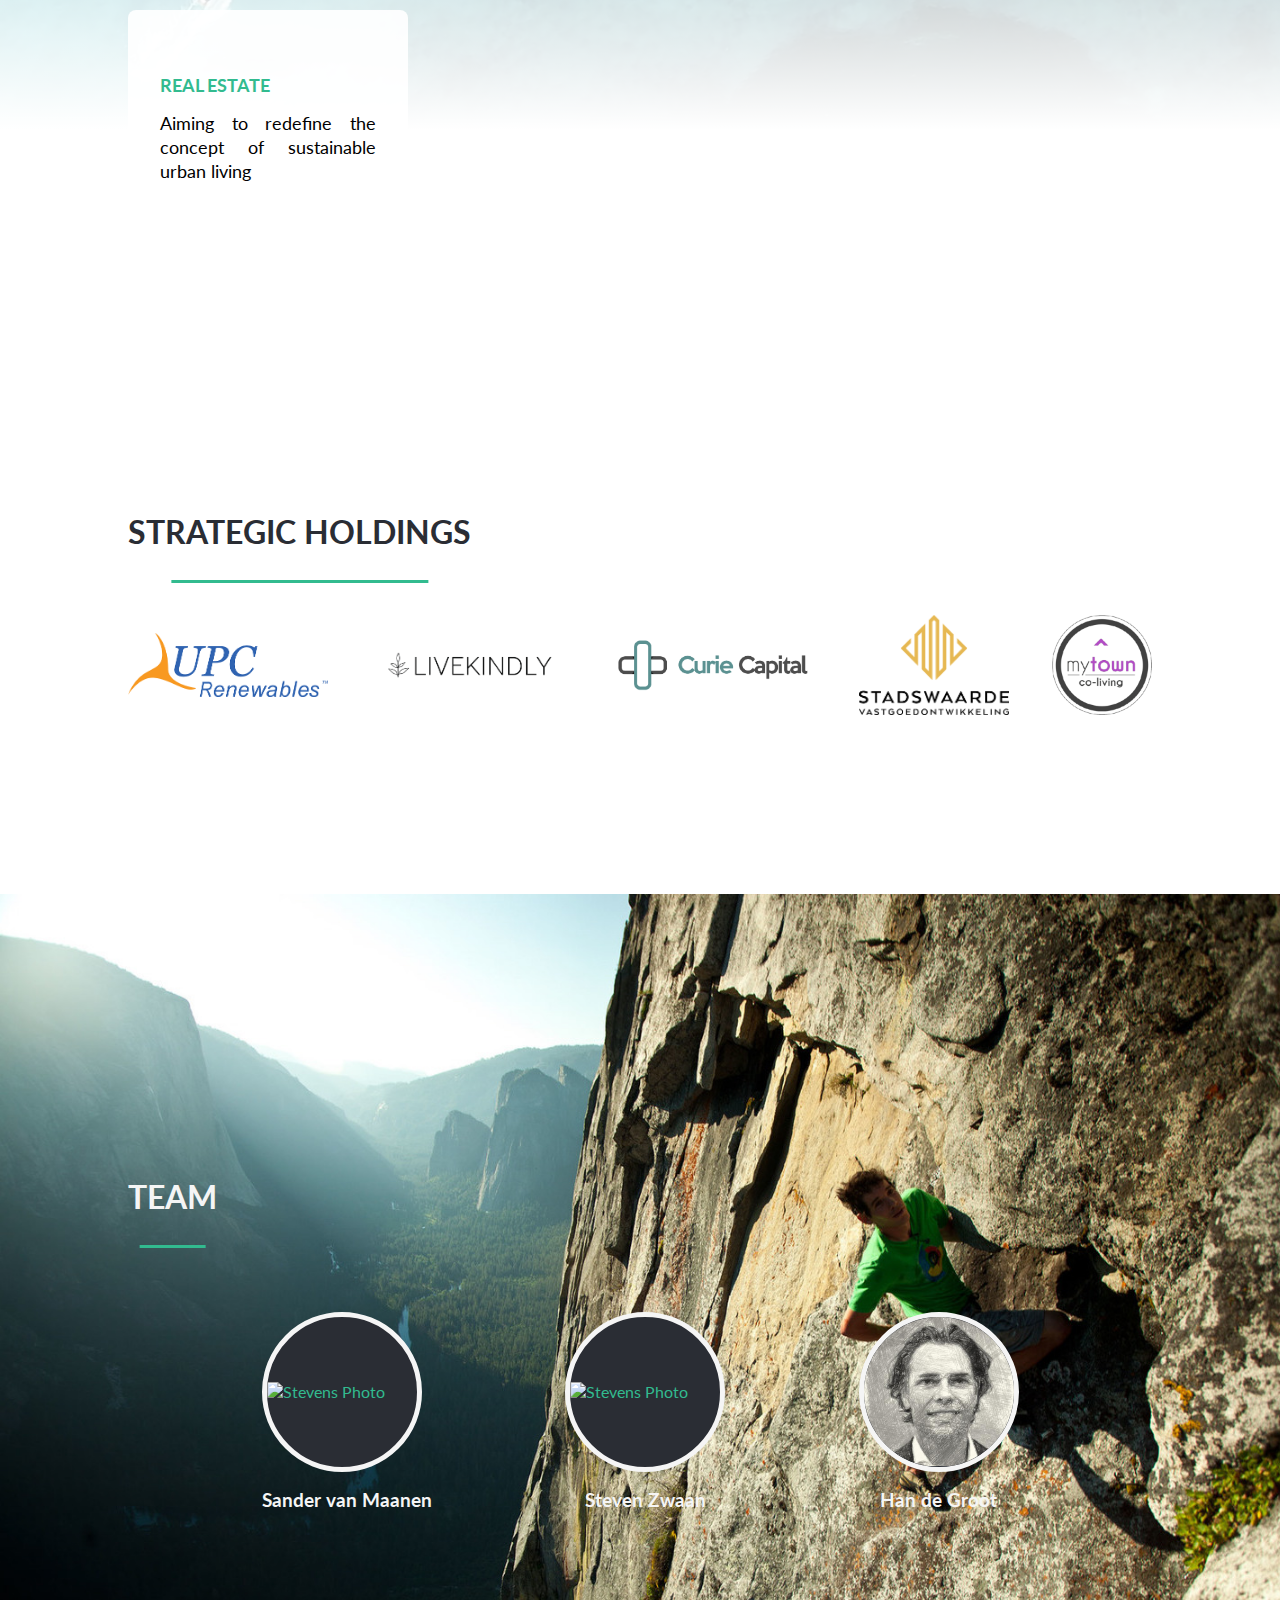
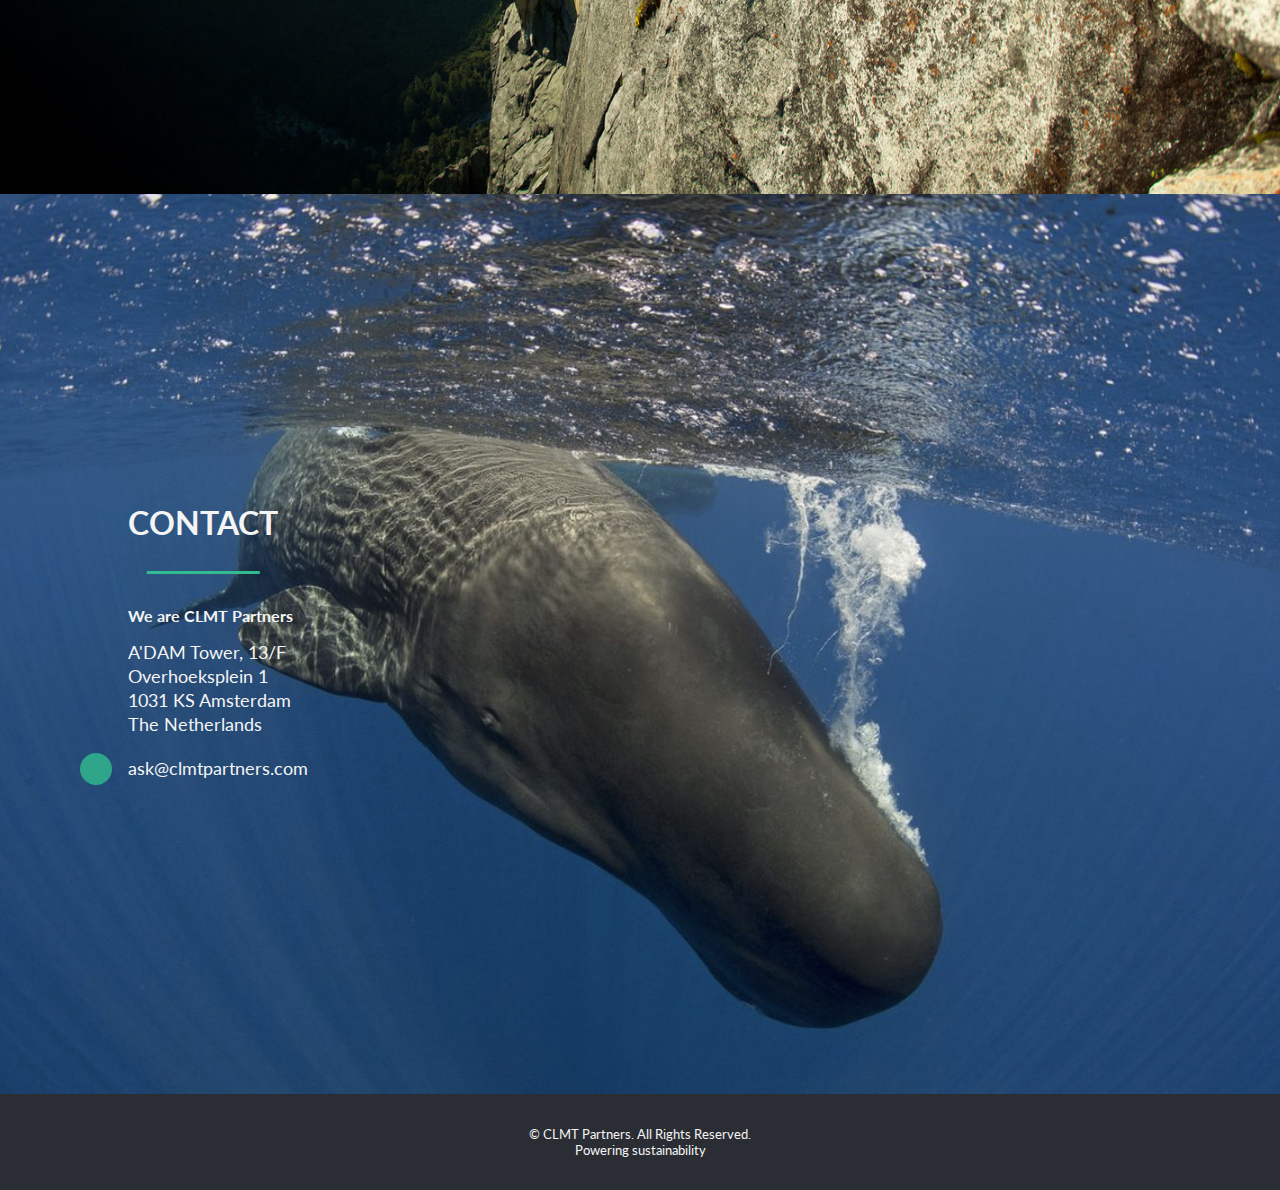
==== commit 284f3e70: "updated styles" ====
--- a/index.html
+++ b/index.html
@@ -5,7 +5,7 @@
   <meta charset="UTF-8" />
   <meta name="viewport" content="width=device-width, initial-scale=1.0" />
   <script src="https://kit.fontawesome.com/1a6f0dea63.js" crossorigin="anonymous"></script>
-  <link href="https://fonts.googleapis.com/css2?family=Lato:ital,wght@0,400;0,700;1,400&display=swap"
+  <link href="https://fonts.googleapis.com/css2?family=Lato:ital,wght@0,300;0,400;0,700;1,400&display=swap"
     rel="stylesheet" />
   <link rel="icon" type="image/png" sizes="16x16" href="favicon-16x16.png" />
   <link rel="icon" type="image/png" sizes="32x32" href="favicon-32x32.png" />
--- a/styles.css
+++ b/styles.css
@@ -323,10 +323,13 @@
 }
 
 .section--home h1 {
-  text-align: center;
-  color: #f5f5f5;
-  font-size: 3rem;
-  text-shadow: 2px 2px 4px #2a2d34;
+  color: #f5f5f5;
+  font-family: Lato, sans-serif;
+  color: #fff;
+  font-size: 40px;
+  font-style: normal;
+  font-weight: 300;
+  text-shadow: 0 0 10px rgba(16, 16, 16, 0.3);
   padding: 0 3rem;
   max-width: 1240px;
   margin: 0 auto;
@@ -363,8 +366,15 @@
 /* PORTFOLIO FOCUS  */
 
 .section--focus {
-  background-image: linear-gradient(0deg, #fff 0%, rgba(255, 255, 255, 0)),
-    url(./images/mission.jpg);
+  background-image: linear-gradient(
+      0deg,
+      #fff 0%,
+      #fff 30%,
+      rgba(255, 255, 255, 0)
+    ),
+    url(./images/team.jpg);
+  min-height: 100vh;
+  height: unset;
 }
 
 .section--focus h3 {
@@ -375,6 +385,7 @@
   margin-top: auto;
   display: flex;
   flex-direction: row;
+  flex-wrap: wrap;
   margin-bottom: 32px;
 }
 .focus__content div {
@@ -382,9 +393,10 @@
   flex-direction: column;
   background-color: rgba(255, 255, 255, 0.9);
   padding: 32px;
-  /* border-radius: 8px; */
+  border-radius: 8px;
   width: calc(25% - 2rem);
-  border: 1px solid #2a2d34;
+  min-width: 280px;
+  margin-bottom: 32px;
 }
 
 .focus__content p {
@@ -398,7 +410,7 @@
   margin-top: auto;
 }
 
-.focus__content div:not(:last-child) {
+.focus__content div {
   margin-right: 2rem;
 }
 .focus__content h4 {
@@ -409,9 +421,10 @@
 }
 #holdings {
   max-width: 1440px;
-  margin: 0 auto;
+  margin: 4rem auto;
   width: 80%;
-  padding: 5rem 0 8rem;
+  /* padding: 5rem 0 8rem; */
+  height: unset;
 }
 
 #holdings h3 {
@@ -434,14 +447,14 @@
 /* TEAM  */
 
 .section--team {
-  background-image: url(/images/team.jpg);
+  background-image: url(/images/mission.jpg);
   background-position: 0 0;
 }
 .section--team p,
 .section--team h3 {
   color: #f5f5f5;
-  /* color: #2a2d34; */
-}
+}
+
 .team-list {
   margin-top: 2rem;
   display: flex;
@@ -701,7 +714,7 @@
   }
   .section--focus {
     background-image: linear-gradient(0deg, #fff 0%, rgba(255, 255, 255, 0)),
-      url(/images/mission-mobile.jpg);
+      url(/images/team-mobile.jpg);
   }
   .team-list {
     flex-direction: column;
@@ -742,7 +755,7 @@
     margin-bottom: 16px;
   }
   .section--team {
-    background-image: url(/images/team-mobile.jpg);
+    background-image: url(/images/mission-mobile.jpg);
   }
   .section--approach {
     padding: 0;
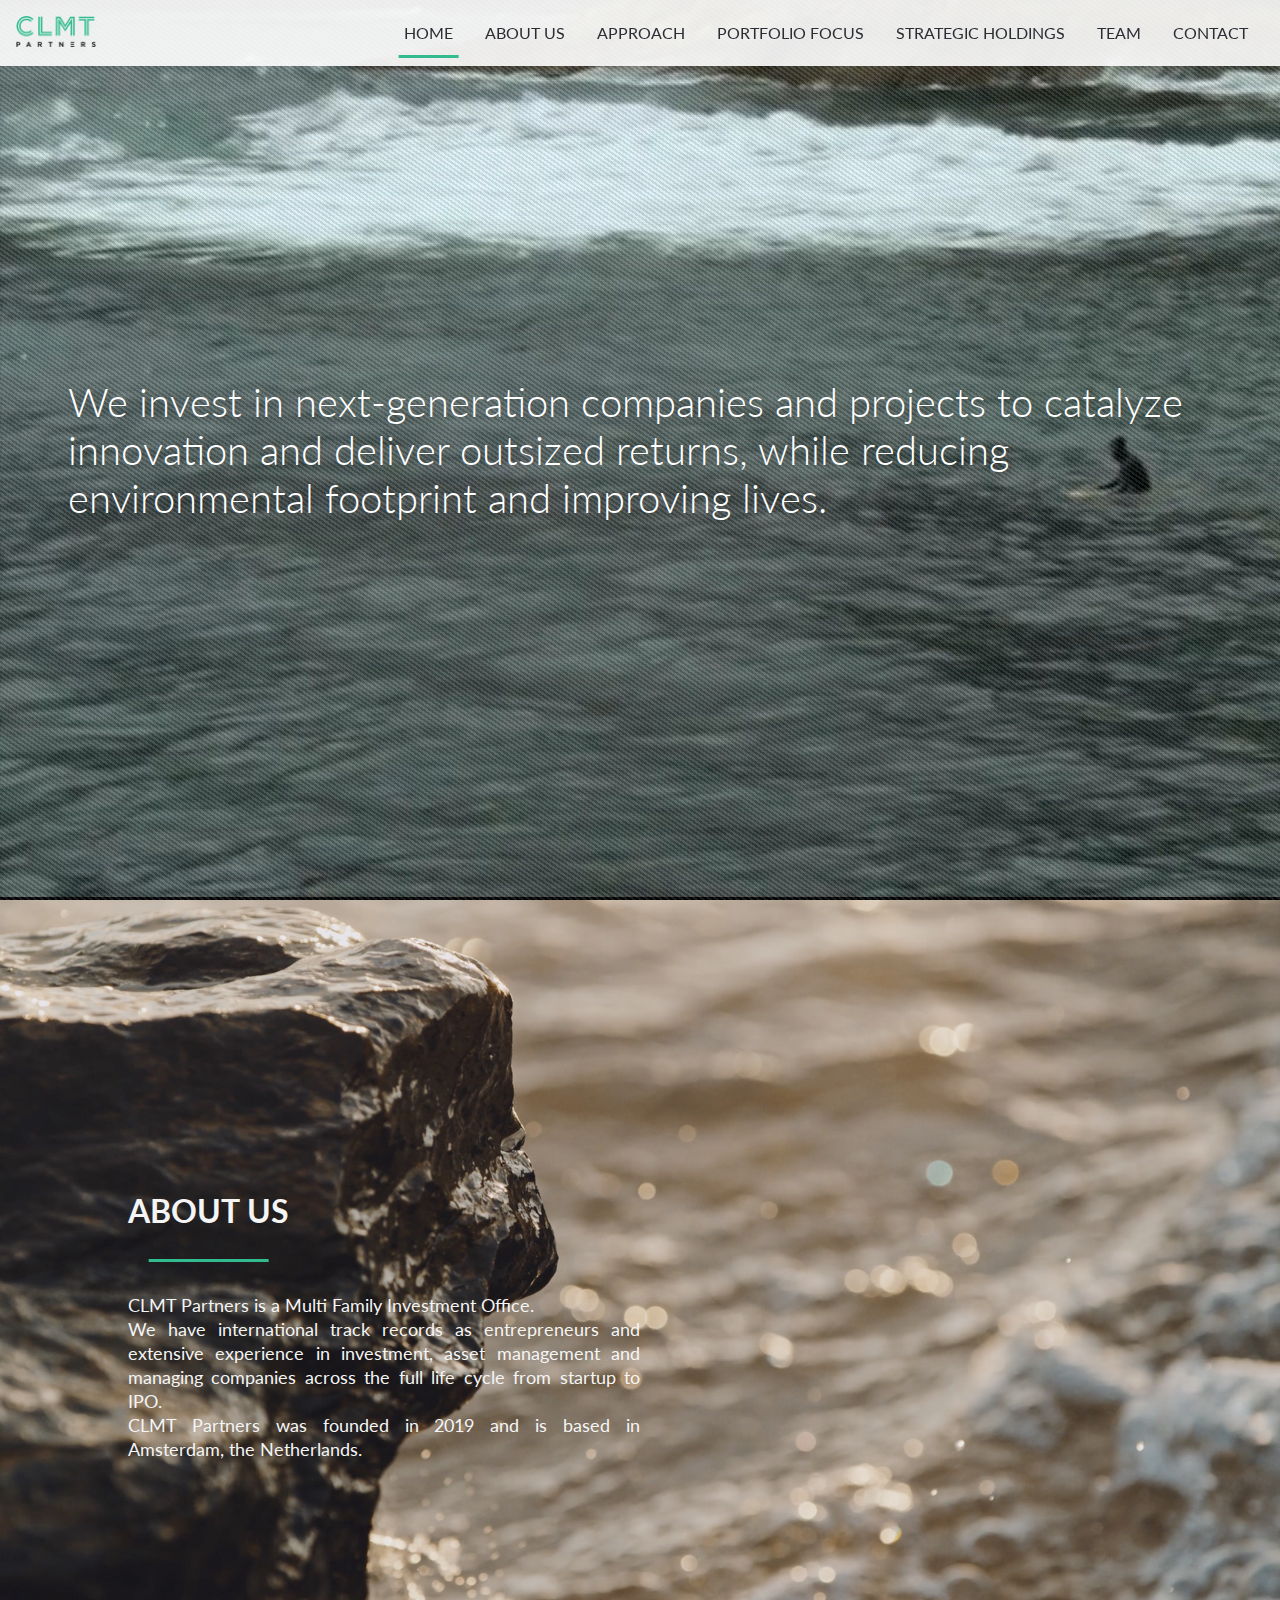
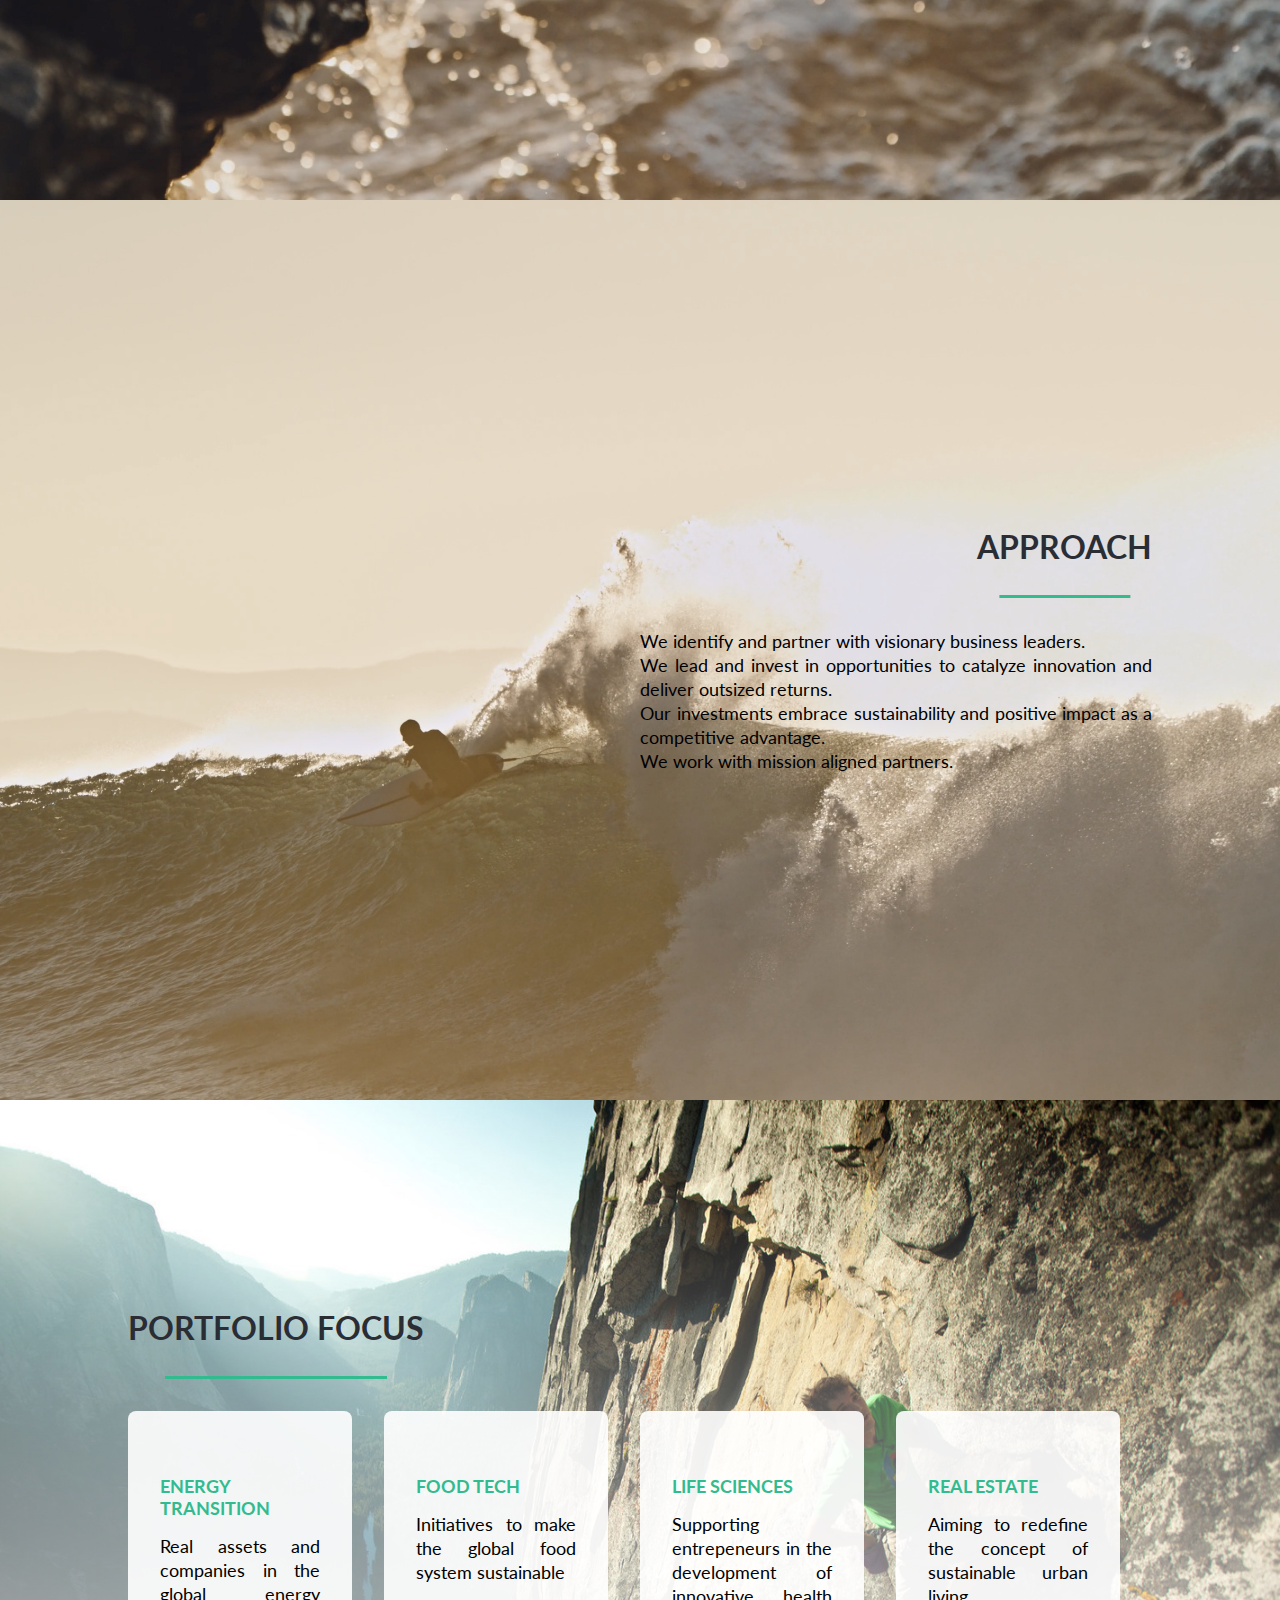
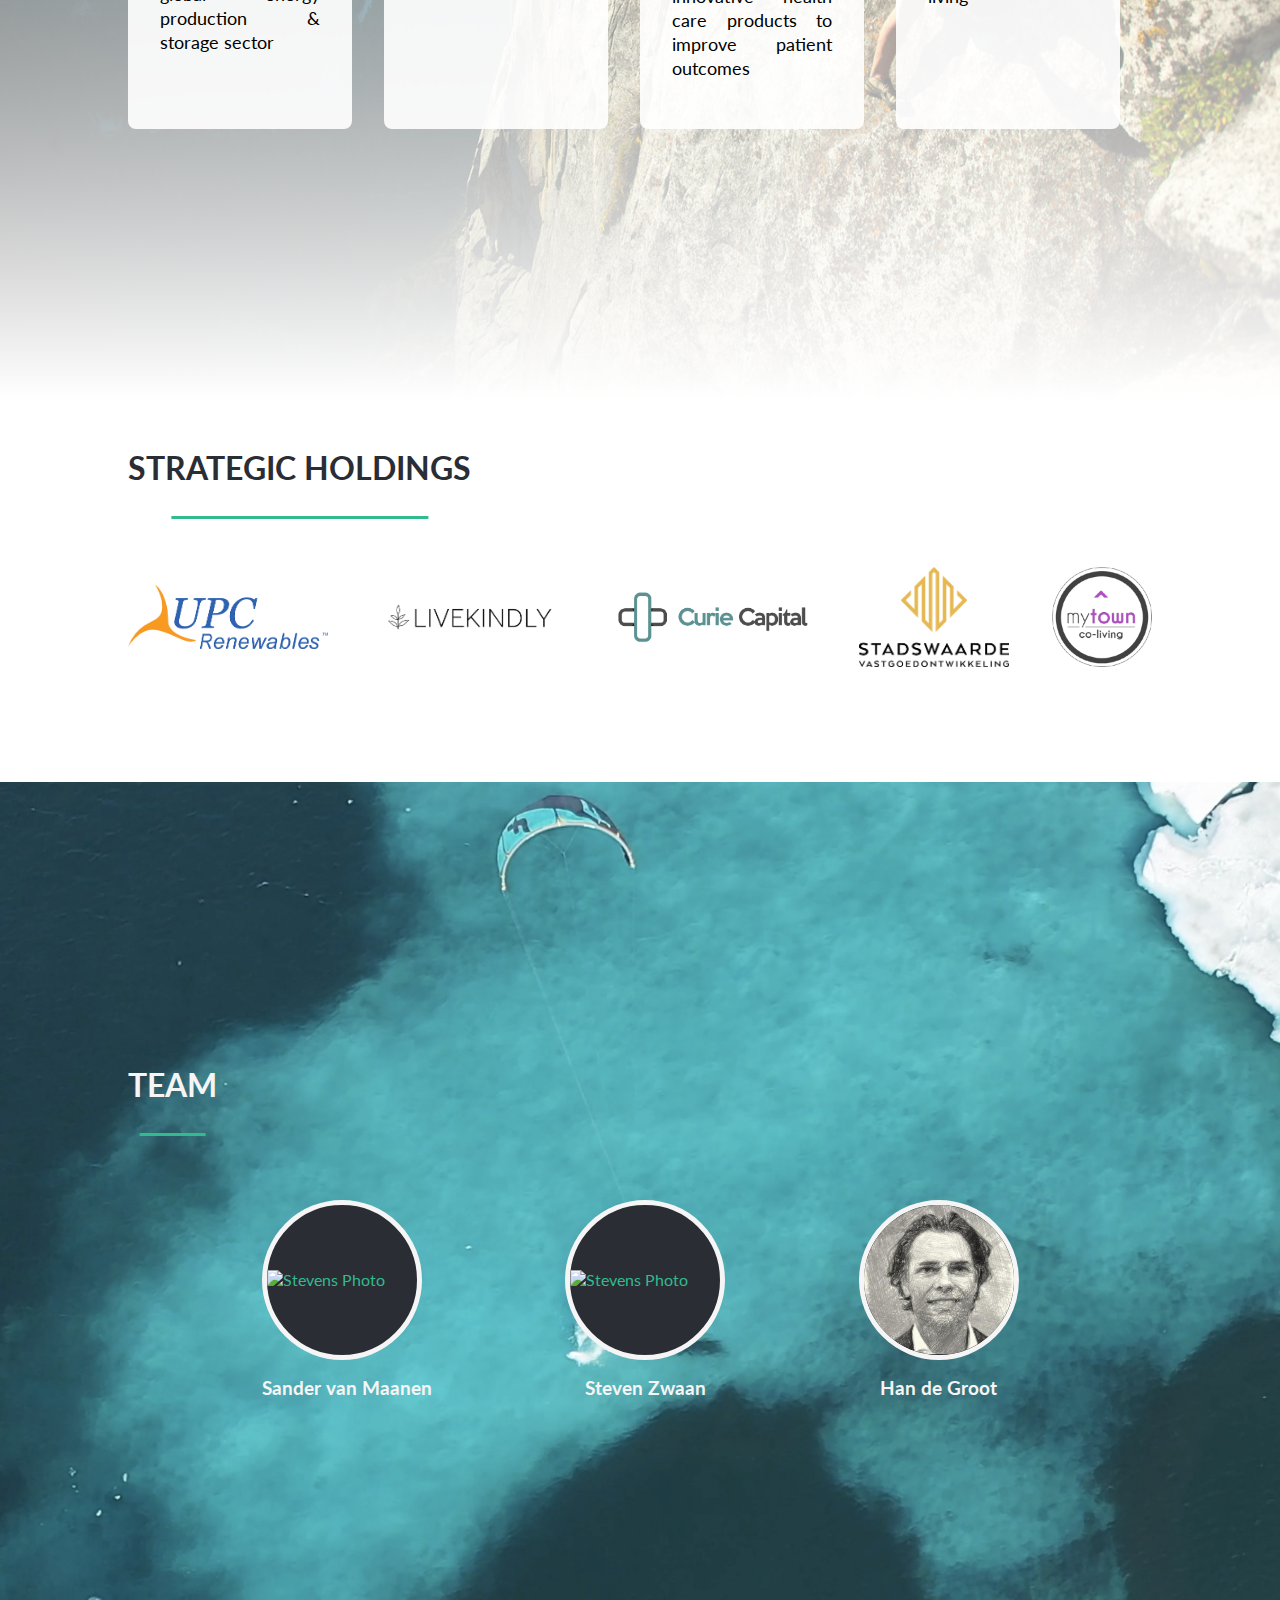
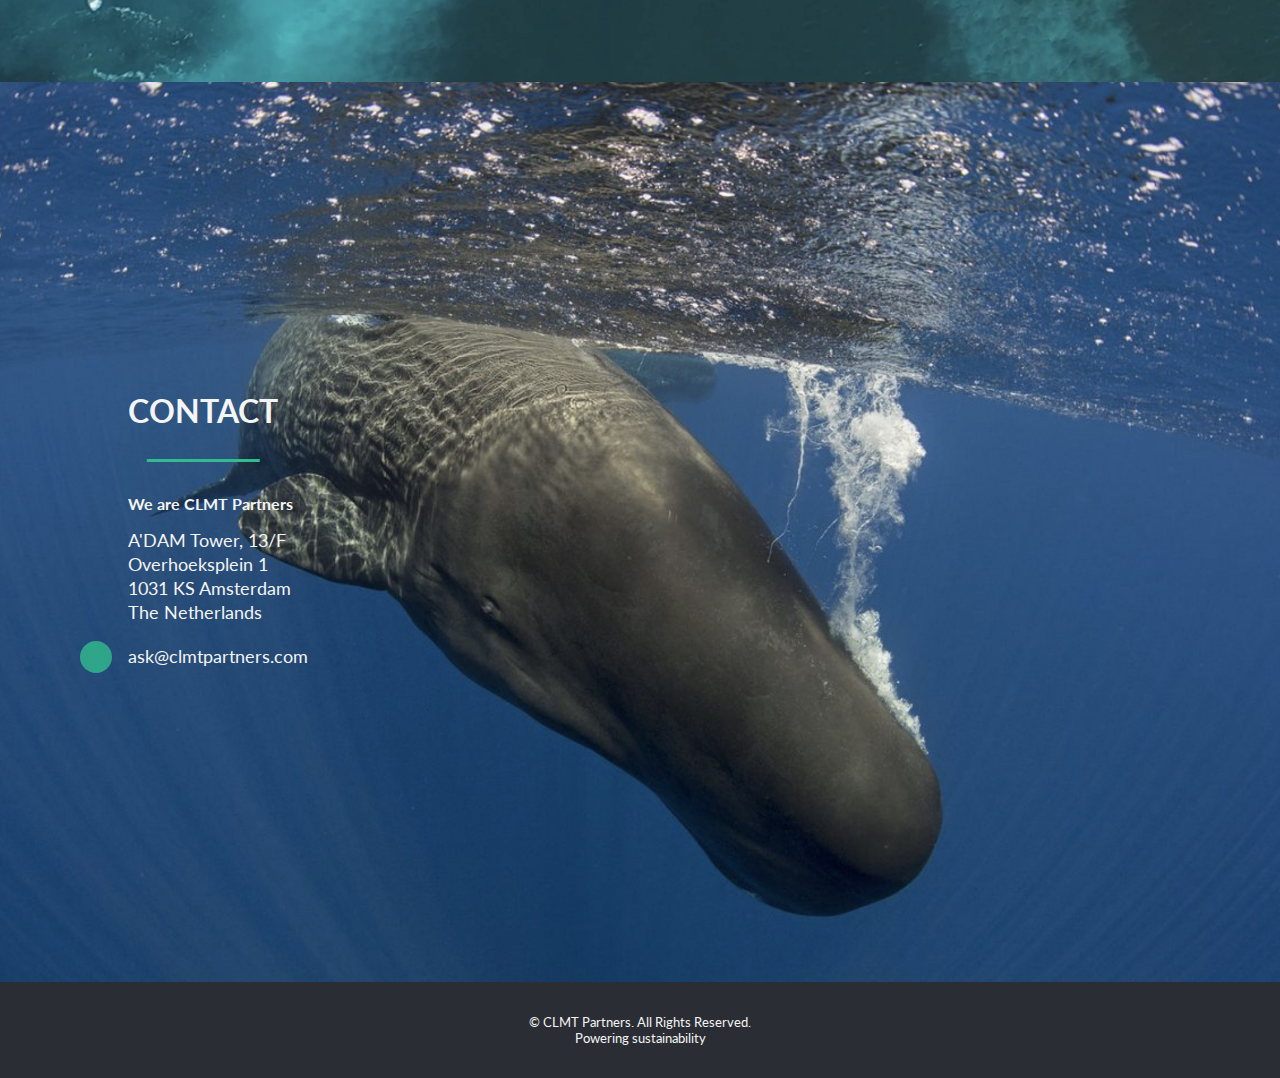
==== commit 9447e277: "adjusted styles" ====
--- a/index.html
+++ b/index.html
@@ -61,7 +61,7 @@
     <section id="home" class="section section--home">
       <h1>
         We invest in next-generation companies and projects to catalyze innovation and deliver
-        outsized returns, while reducing the environmental footprint and improving lives.
+        outsized returns, while reducing environmental footprint and improving lives.
       </h1>
     </section>
   </div>
--- a/styles.css
+++ b/styles.css
@@ -366,23 +366,16 @@
 /* PORTFOLIO FOCUS  */
 
 .section--focus {
-  background-image: linear-gradient(
-      0deg,
-      #fff 0%,
-      #fff 30%,
-      rgba(255, 255, 255, 0)
-    ),
-    url(./images/team.jpg);
+  background-image: linear-gradient(0deg, #fff 0%, rgba(255, 255, 255, 0)),
+    url(./images/mission.jpg);
   min-height: 100vh;
   height: unset;
 }
-
 .section--focus h3 {
   color: #2a2d34;
 }
 
 .focus__content {
-  margin-top: auto;
   display: flex;
   flex-direction: row;
   flex-wrap: wrap;
@@ -395,7 +388,6 @@
   padding: 32px;
   border-radius: 8px;
   width: calc(25% - 2rem);
-  min-width: 280px;
   margin-bottom: 32px;
 }
 
@@ -421,9 +413,8 @@
 }
 #holdings {
   max-width: 1440px;
-  margin: 4rem auto;
+  margin: 0 auto;
   width: 80%;
-  /* padding: 5rem 0 8rem; */
   height: unset;
 }
 
@@ -434,6 +425,7 @@
 .holdings__content {
   display: flex;
   justify-content: space-between;
+  flex-wrap: wrap;
   align-items: center;
   margin-bottom: 64px;
 }
@@ -442,12 +434,13 @@
   max-height: 100px;
   max-width: 200px;
   width: auto;
+  margin-top: 16px;
 }
 
 /* TEAM  */
 
 .section--team {
-  background-image: url(/images/mission.jpg);
+  background-image: url(/images/team.jpg);
   background-position: 0 0;
 }
 .section--team p,
@@ -591,6 +584,9 @@
   .section--approach p,
   .section--about p {
     width: 75%;
+  }
+  .focus__content div {
+    width: calc(50% - 32px);
   }
 }
 
@@ -714,7 +710,7 @@
   }
   .section--focus {
     background-image: linear-gradient(0deg, #fff 0%, rgba(255, 255, 255, 0)),
-      url(/images/team-mobile.jpg);
+      url(/images/mission-mobile.jpg);
   }
   .team-list {
     flex-direction: column;
@@ -742,6 +738,10 @@
   .focus__content {
     flex-direction: column;
   }
+  #holdings h3 {
+    margin-left: auto;
+    margin-right: auto;
+  }
 
   .holdings__content {
     flex-direction: column;
@@ -750,12 +750,16 @@
     margin-bottom: 0;
   }
 
+  .holdings__content a {
+    margin-bottom: 32px;
+  }
+
   .focus__content div {
     width: 100%;
     margin-bottom: 16px;
   }
   .section--team {
-    background-image: url(/images/mission-mobile.jpg);
+    background-image: url(/images/team-mobile.jpg);
   }
   .section--approach {
     padding: 0;
